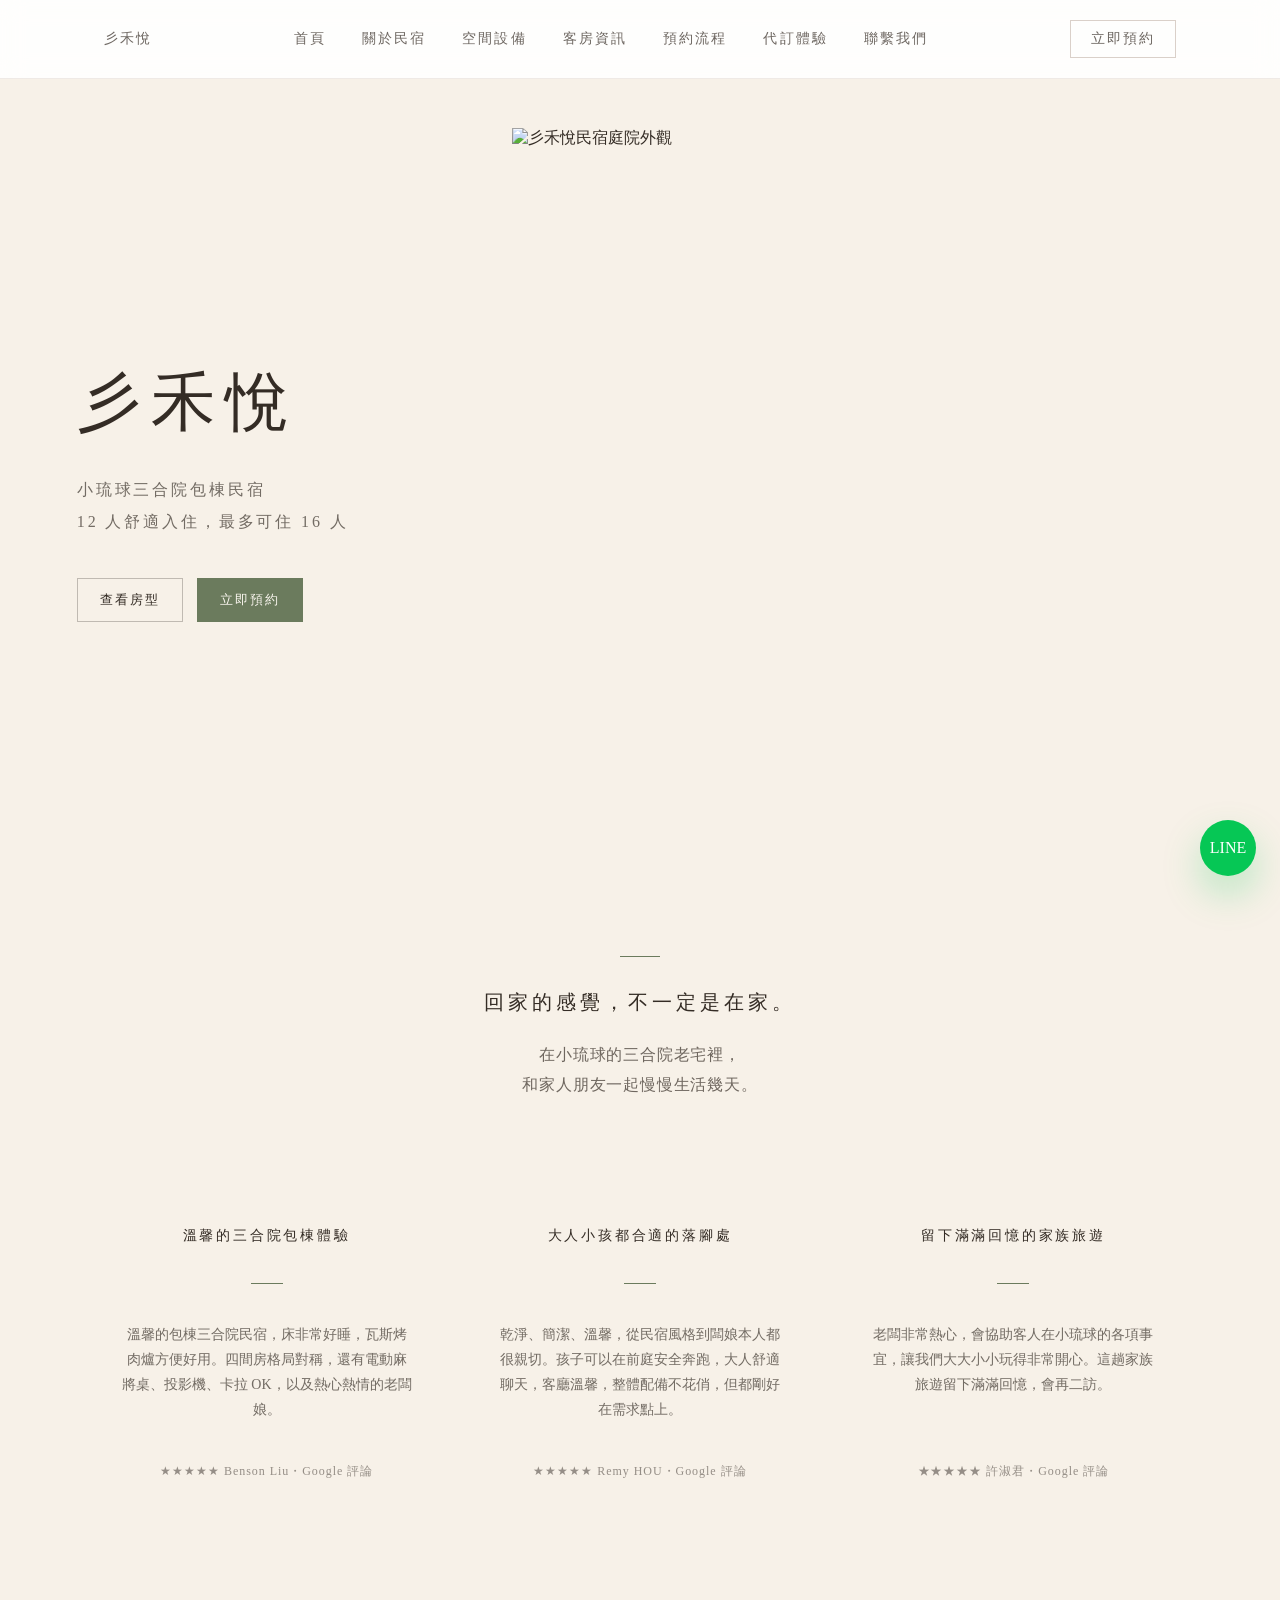
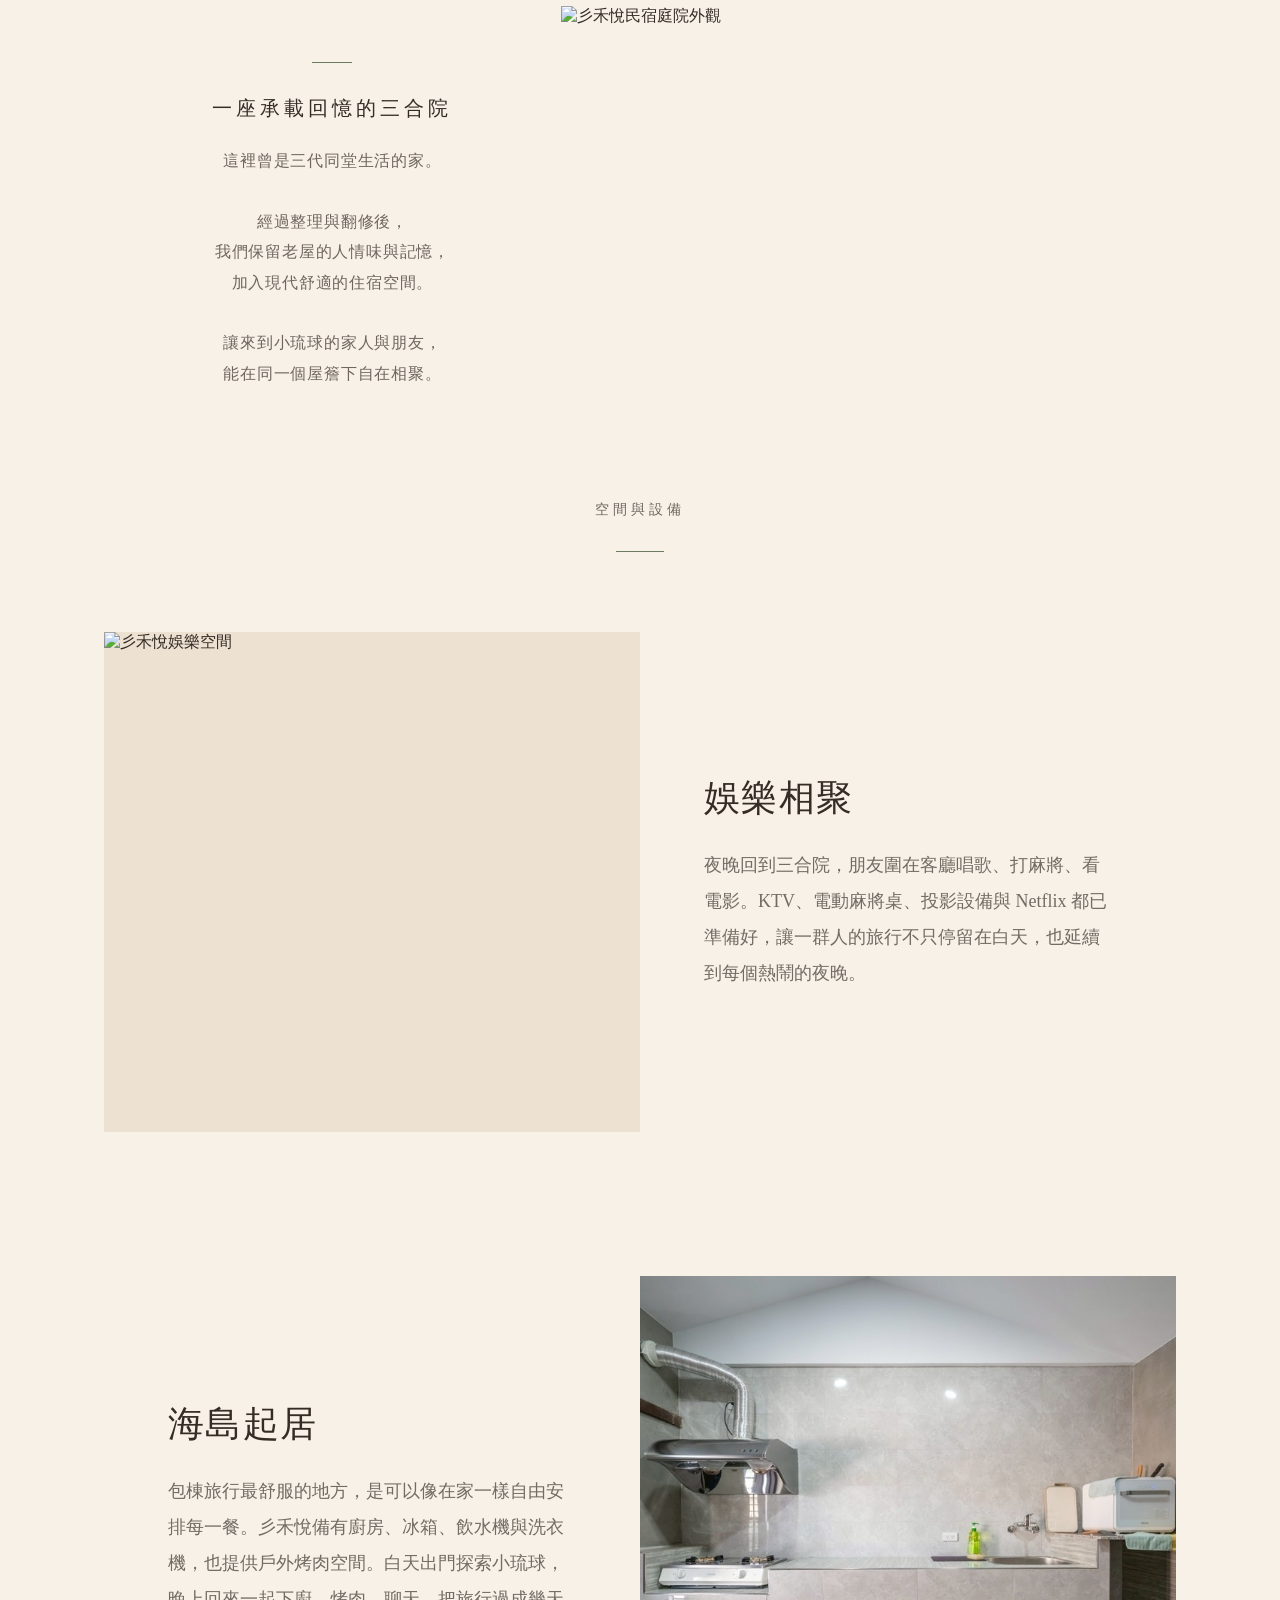
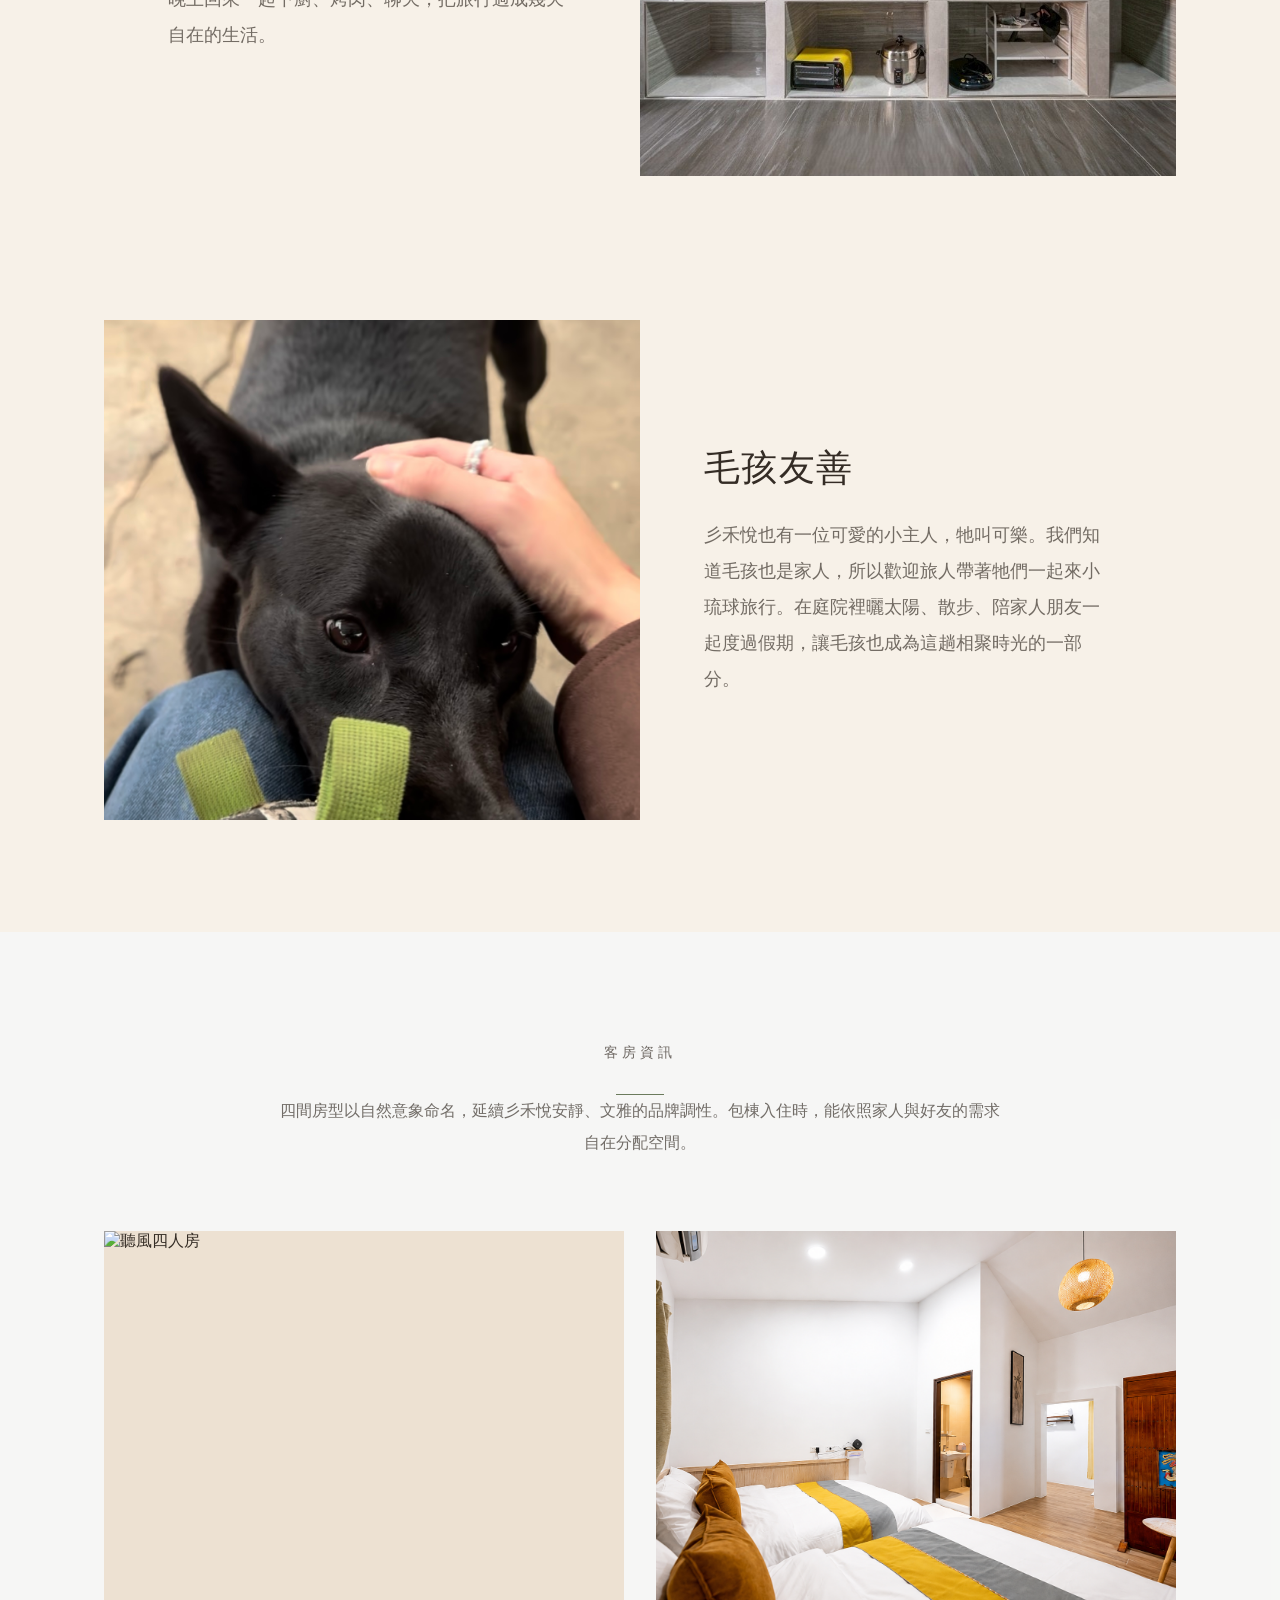
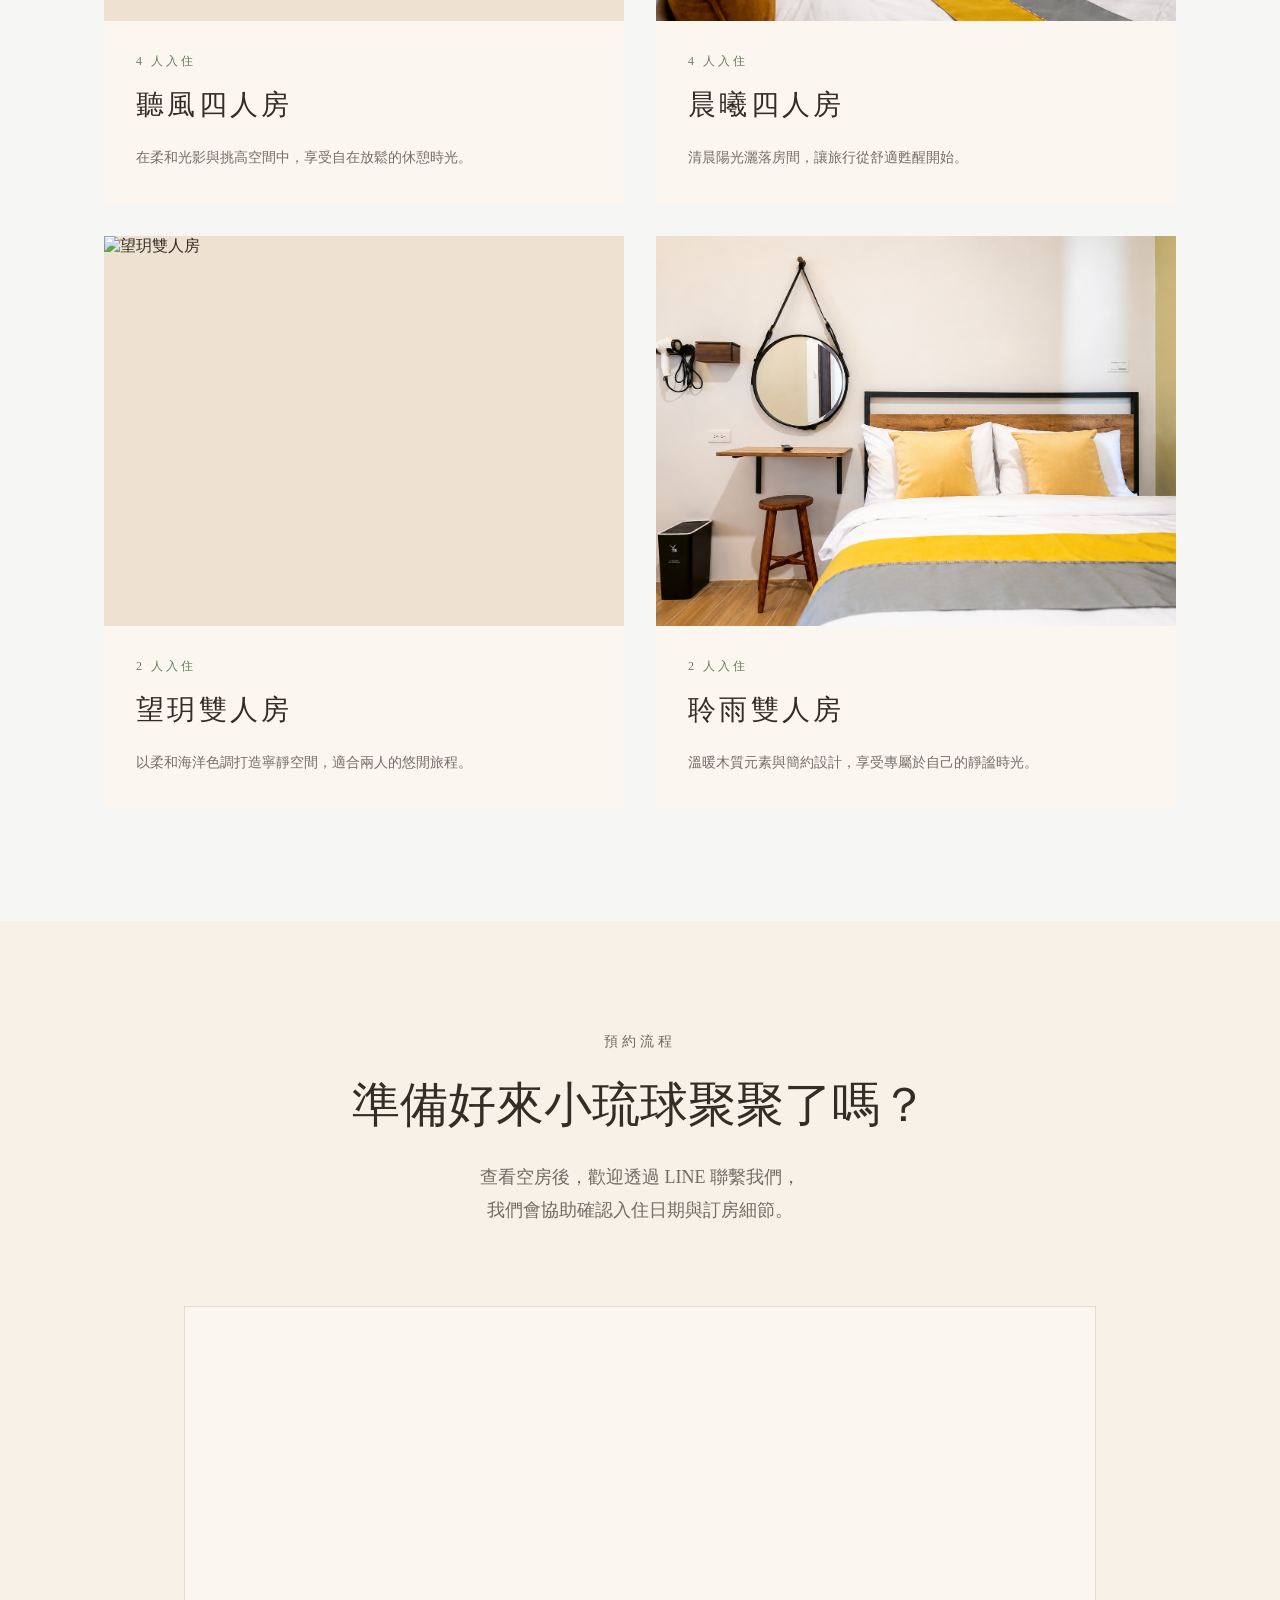
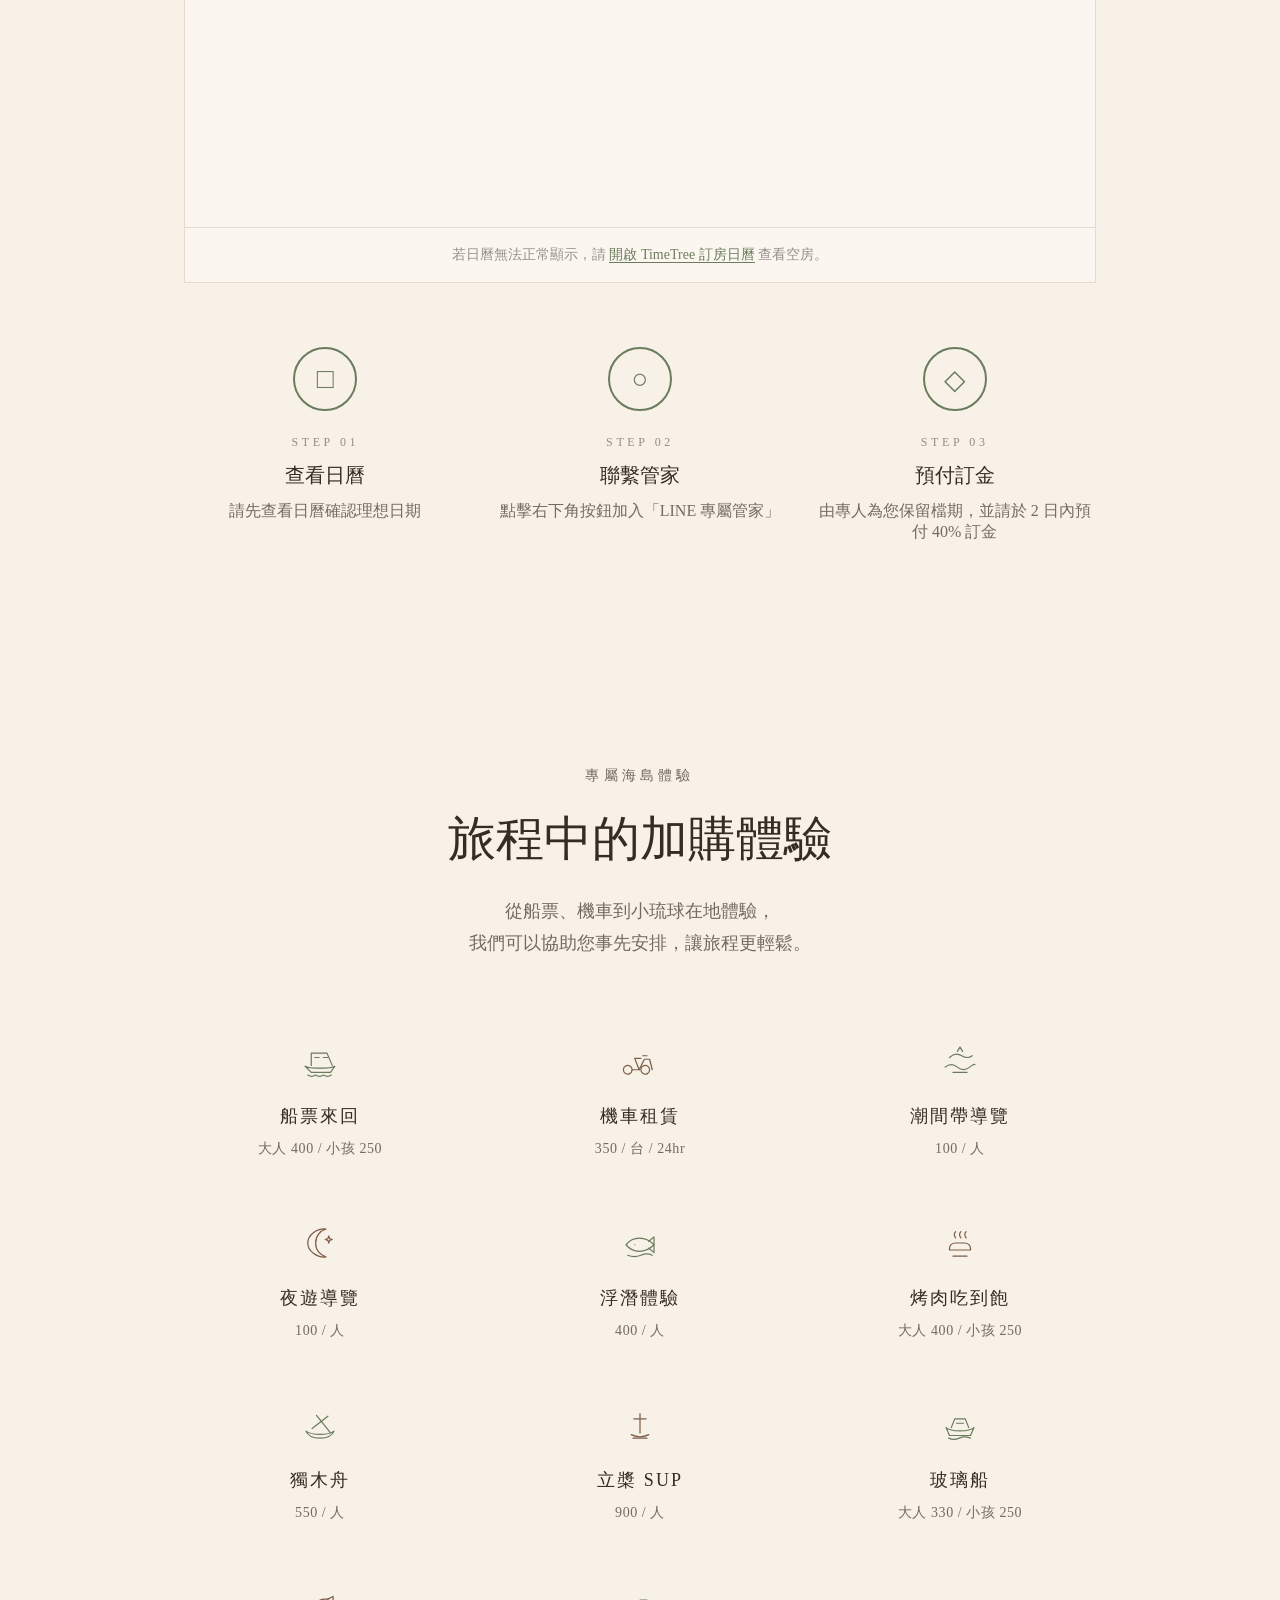
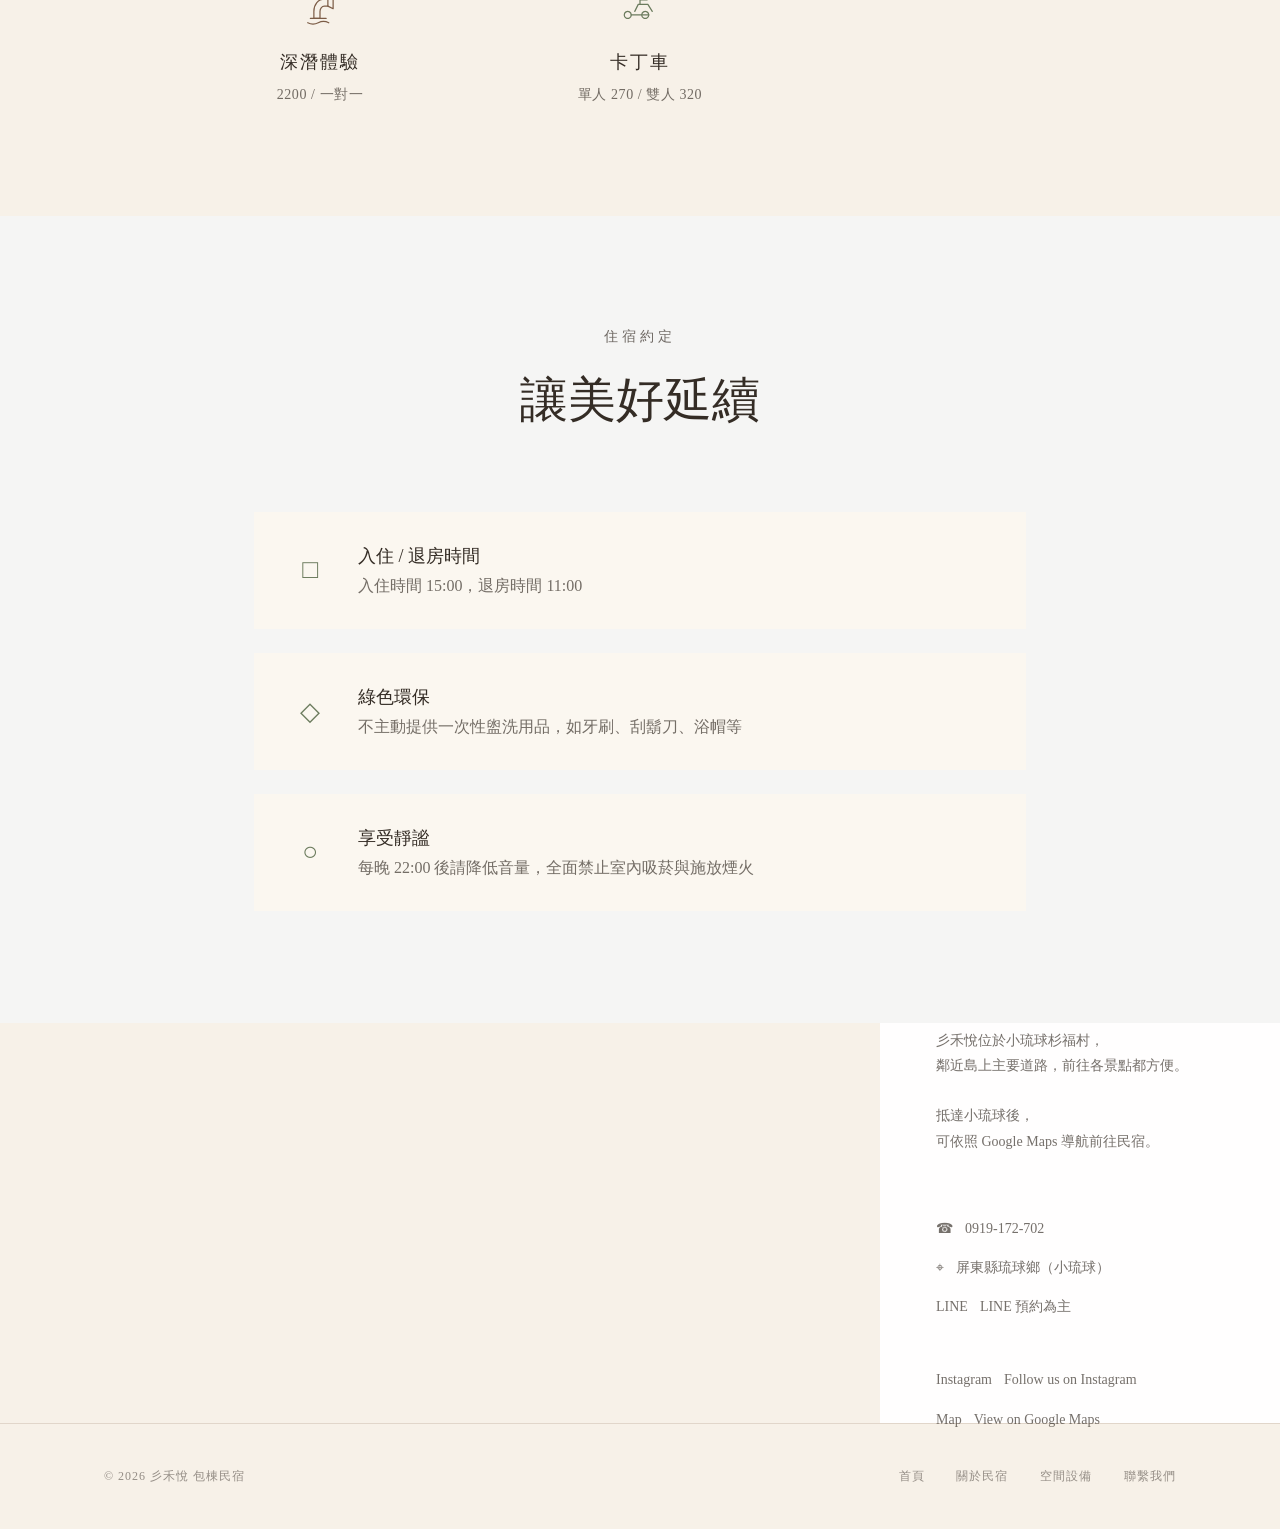
==== github-pages-upload/index.html @ 5f60e32f "Upload Sanheyue website project files" ====
<!doctype html>
<html lang="zh-Hant">
  <head>
    <meta charset="utf-8" />
    <meta name="viewport" content="width=device-width, initial-scale=1" />
    <title>彡禾悅 | 小琉球包棟民宿</title>
    <style>
      :root {
        --background: #f7f1e8;
        --foreground: #342c25;
        --muted: rgba(52, 44, 37, 0.68);
        --muted-soft: rgba(52, 44, 37, 0.5);
        --primary: #6b7b5d;
        --secondary: #fbf7f0;
        --border: rgba(124, 92, 70, 0.18);
        --placeholder: #ede1d2;
        --line: rgba(124, 92, 70, 0.18);
      }

      * {
        box-sizing: border-box;
      }

      html {
        scroll-behavior: smooth;
      }

      body {
        margin: 0;
        background: var(--background);
        color: var(--foreground);
        font-family: "Noto Serif TC", "Microsoft JhengHei", Georgia, serif;
      }

      a {
        color: inherit;
        text-decoration: none;
      }

      .nav {
        position: fixed;
        inset: 0 0 auto;
        z-index: 40;
        background: rgba(255, 255, 255, 0.88);
        backdrop-filter: blur(12px);
        border-bottom: 1px solid rgba(124, 92, 70, 0.12);
      }

      .nav-inner {
        max-width: 1120px;
        margin: 0 auto;
        padding: 20px 24px;
        display: flex;
        align-items: center;
        justify-content: space-between;
        gap: 32px;
      }

      .nav-brand {
        font-size: 20px;
        letter-spacing: 0.18em;
        color: var(--foreground);
      }

      .nav-links {
        display: flex;
        align-items: center;
        gap: 36px;
      }

      .nav a {
        font-size: 14px;
        letter-spacing: 0.15em;
        color: rgba(52, 44, 37, 0.72);
        transition: color 240ms ease;
      }

      .nav a:hover {
        color: var(--foreground);
      }

      .nav-cta {
        border: 1px solid rgba(124, 92, 70, 0.28);
        padding: 9px 20px;
        font-size: 12px;
        letter-spacing: 0.18em;
        transition:
          background 240ms ease,
          border-color 240ms ease,
          color 240ms ease;
      }

      .nav-cta:hover {
        border-color: var(--primary);
        background: var(--primary);
        color: #fff;
      }

      .hero {
        padding-top: 80px;
        background: var(--background);
      }

      .hero-title {
        min-height: calc(100vh - 80px);
        display: grid;
        grid-template-columns: 40% 60%;
        align-items: stretch;
        text-align: left;
        padding: 0;
        color: #342c25;
        background: #f7f1e8;
      }

      .hero-copy {
        display: flex;
        flex-direction: column;
        justify-content: center;
        padding: 72px clamp(32px, 6vw, 88px);
      }

      .hero-copy h1 {
        margin: 0 0 28px;
        font-size: clamp(40px, 5vw, 64px);
        font-weight: 400;
        letter-spacing: 0.16em;
      }

      .hero-title p,
      .hero-copy p {
        margin: 0;
        font-size: 16px;
        letter-spacing: 0.18em;
        color: rgba(52, 44, 37, 0.68);
      }

      .hero-subtitle {
        color: rgba(52, 44, 37, 0.68);
        font-size: 15px;
        line-height: 2;
        letter-spacing: 0.18em;
      }

      .hero-actions {
        display: flex;
        gap: 14px;
        margin-top: 40px;
      }

      .hero-actions a {
        border: 1px solid rgba(52, 44, 37, 0.28);
        padding: 12px 22px;
        color: #342c25;
        font-size: 13px;
        letter-spacing: 0.16em;
      }

      .hero-actions a.primary {
        border-color: #6b7b5d;
        background: #6b7b5d;
        color: #fbf7f0;
      }

      .hero-photo {
        min-height: calc(100vh - 80px);
        padding: 48px 56px 48px 0;
      }

      .hero-photo img {
        width: 100%;
        height: 100%;
        display: block;
        object-fit: cover;
      }

      .image-story {
        max-width: 1120px;
        margin: 0 auto;
        padding: 0 24px;
      }

      .image-story.reverse {
        display: flex;
        flex-direction: row-reverse;
      }

      .story-image {
        width: 100%;
      }

      .story-image img {
        width: 100%;
        height: auto;
        object-fit: contain;
        display: block;
      }

      .story-card {
        width: min(100%, 760px);
        margin: 0 auto;
        padding: 56px 24px 0;
        text-align: center;
        background: transparent;
        color: var(--foreground);
      }

      .image-story.reverse .story-card {
        margin-left: 0;
      }

      .story-card::before {
        content: "";
        display: block;
        width: 40px;
        height: 1px;
        margin: 0 auto 32px;
        background: var(--primary);
      }

      .story-card h2 {
        margin: 0 0 24px;
        font-size: 20px;
        font-weight: 400;
        letter-spacing: 0.2em;
      }

      .story-card p {
        margin: 0;
        color: rgba(52, 44, 37, 0.7);
        line-height: 1.9;
        letter-spacing: 0.05em;
      }

      section {
        background: var(--background);
      }

      .about {
        padding: 112px 0 0;
      }

      .container {
        max-width: 1120px;
        margin: 0 auto;
        padding: 0 24px;
      }

      .testimonials {
        display: grid;
        grid-template-columns: repeat(3, 1fr);
        gap: 48px;
        align-items: stretch;
      }

      .testimonial {
        text-align: center;
        padding: 0 16px;
        height: 100%;
        display: flex;
        flex-direction: column;
      }

      .testimonial h3,
      .section-label {
        font-size: 14px;
        font-weight: 400;
        letter-spacing: 0.2em;
      }

      .small-line {
        width: 32px;
        height: 1px;
        margin: 24px auto;
        background: var(--primary);
      }

      .testimonial p {
        color: var(--muted);
        font-size: 14px;
        line-height: 1.8;
      }

      .testimonial p:not(.source) {
        flex: 1;
      }

      .testimonial .source {
        margin-top: auto;
        padding-top: 24px;
        color: var(--muted-soft);
        font-size: 12px;
        letter-spacing: 0.08em;
      }

      .about .image-story {
        margin-top: 112px;
      }

      .amenities {
        padding: 112px 0;
      }

      .rooms {
        padding: 112px 24px;
        background: rgba(246, 249, 250, 0.75);
      }

      .rooms .container {
        max-width: 1120px;
      }

      .rooms .section-head {
        margin-bottom: 0;
        text-align: center;
      }

      .rooms .container > .section-head {
        display: flex;
        flex-direction: column;
        align-items: center;
      }

      .rooms .section-label {
        display: block;
        text-align: center;
      }

      .rooms .center-line {
        margin-left: auto;
        margin-right: auto;
      }

      .room-intro {
        max-width: 720px;
        margin: 32px auto 0;
        color: var(--muted);
        font-size: 16px;
        line-height: 2;
        text-align: center;
      }

      .room-grid {
        display: grid;
        grid-template-columns: repeat(2, 1fr);
        gap: 32px;
        margin-top: 72px;
      }

      .room-card {
        background: var(--secondary);
      }

      .room-photo {
        width: 100%;
        aspect-ratio: 4 / 3;
        overflow: hidden;
        background: var(--placeholder);
      }

      .room-photo img {
        width: 100%;
        height: 100%;
        display: block;
        object-fit: cover;
      }

      .room-body {
        padding: 32px;
      }

      .room-capacity {
        margin: 0 0 16px;
        color: var(--primary);
        font-size: 12px;
        letter-spacing: 0.25em;
      }

      .room-card h3 {
        margin: 0 0 20px;
        font-size: 28px;
        font-weight: 400;
        letter-spacing: 0.12em;
      }

      .room-card p:last-child {
        margin: 0;
        color: var(--muted);
        font-size: 14px;
        line-height: 2;
      }

      .section-head {
        text-align: center;
        margin-bottom: 80px;
      }

      .section-head h2,
      .section-head p {
        margin: 0;
      }

      .section-head .section-label {
        color: rgba(52, 44, 37, 0.7);
        letter-spacing: 0.3em;
      }

      .section-head .wide-title {
        margin-top: 22px;
        font-size: clamp(32px, 4vw, 48px);
        font-weight: 500;
      }

      .section-head .desc {
        margin: 24px auto 0;
        max-width: 680px;
        color: var(--muted);
        font-size: 18px;
        line-height: 1.8;
      }

      .center-line {
        width: 48px;
        height: 1px;
        margin: 32px auto 0;
        background: var(--primary);
      }

      .amenity-row {
        display: flex;
        align-items: center;
        margin-bottom: 144px;
      }

      .amenity-row:last-child {
        margin-bottom: 0;
      }

      .amenity-row.reverse {
        flex-direction: row-reverse;
      }

      .photo-placeholder {
        width: 50%;
        height: 500px;
        display: grid;
        place-items: center;
        background: var(--placeholder);
        color: rgba(52, 44, 37, 0.3);
        font-size: 14px;
        letter-spacing: 0.08em;
      }

      .amenity-photo {
        width: 50%;
        height: 500px;
        overflow: hidden;
        background: var(--placeholder);
      }

      .amenity-photo img {
        width: 100%;
        height: 100%;
        display: block;
        object-fit: cover;
      }

      .amenity-copy {
        width: 50%;
        padding: 0 64px;
      }

      .amenity-copy h3 {
        margin: 0 0 24px;
        font-size: clamp(28px, 3vw, 36px);
        font-weight: 400;
        letter-spacing: 0.04em;
      }

      .amenity-copy p {
        margin: 0;
        color: var(--muted);
        font-size: 18px;
        line-height: 2;
      }

      .booking,
      .experiences,
      .rules {
        padding: 112px 24px;
      }

      .booking .container,
      .experiences .container {
        max-width: 960px;
      }

      .calendar-box {
        min-height: 400px;
        margin-bottom: 64px;
        border: 1px solid var(--border);
        background: var(--secondary);
      }

      .calendar-box div {
        text-align: center;
        color: var(--muted-soft);
      }

      .calendar-box iframe {
        width: 100%;
        min-height: 520px;
        display: block;
        border: 0;
        background: var(--secondary);
      }

      .calendar-fallback {
        padding: 18px 24px;
        text-align: center;
        border-top: 1px solid var(--border);
        color: var(--muted);
        font-size: 14px;
      }

      .calendar-fallback a {
        color: var(--primary);
        border-bottom: 1px solid currentColor;
      }

      .steps {
        display: grid;
        grid-template-columns: repeat(3, 1fr);
        gap: 32px;
      }

      .step {
        text-align: center;
      }

      .icon-circle {
        width: 64px;
        height: 64px;
        margin: 0 auto 24px;
        display: grid;
        place-items: center;
        border: 2px solid var(--primary);
        color: var(--primary);
        border-radius: 999px;
        font-size: 28px;
      }

      .step-number {
        margin-bottom: 12px;
        color: var(--muted-soft);
        font-size: 12px;
        letter-spacing: 0.3em;
      }

      .step h3 {
        margin: 0 0 12px;
        font-size: 20px;
        font-weight: 500;
      }

      .step p {
        margin: 0;
        color: var(--muted);
      }

      .experience-grid {
        display: grid;
        grid-template-columns: repeat(3, 1fr);
        gap: 64px 48px;
      }

      .experience-card {
        display: flex;
        flex-direction: column;
        align-items: center;
        text-align: center;
      }

      .experience-card:hover {
        transform: translateY(-3px);
      }

      .experience-card .exp-icon {
        width: 42px;
        height: 42px;
        margin-bottom: 22px;
        color: #6b7b5d;
        transition: color 240ms ease;
      }

      .experience-card:nth-child(even) .exp-icon {
        color: #7c5c46;
      }

      .experience-card:hover .exp-icon {
        color: #7c5c46;
      }

      .experience-card svg {
        width: 100%;
        height: 100%;
        fill: none;
        stroke: currentColor;
        stroke-width: 1.4;
        stroke-linecap: round;
        stroke-linejoin: round;
      }

      .experience-card h3 {
        margin: 0 0 12px;
        color: var(--foreground);
        font-size: 18px;
        font-weight: 400;
        letter-spacing: 0.12em;
      }

      .experience-card p {
        margin: 0;
        color: var(--muted);
        font-size: 14px;
        letter-spacing: 0.04em;
      }

      @media (max-width: 1024px) {
        .experience-grid {
          grid-template-columns: repeat(2, 1fr);
        }
      }

      .rules {
        background: rgba(244, 247, 248, 0.75);
      }

      .rules .container {
        max-width: 820px;
      }

      .rule-list {
        display: grid;
        gap: 24px;
      }

      .rule-card {
        display: flex;
        gap: 24px;
        padding: 32px;
        background: var(--secondary);
      }

      .rule-icon {
        width: 48px;
        flex: 0 0 48px;
        display: grid;
        place-items: center;
        color: var(--primary);
        font-size: 26px;
      }

      .rule-card h3 {
        margin: 0 0 8px;
        font-size: 18px;
        font-weight: 500;
      }

      .rule-card p {
        margin: 0;
        color: var(--muted);
      }

      .map-section {
        position: relative;
        height: 400px;
      }

      .map-section iframe {
        width: 100%;
        height: 100%;
        border: 0;
      }

      .contact-panel {
        position: absolute;
        inset: 0 0 0 auto;
        width: 400px;
        padding: 56px;
        display: flex;
        flex-direction: column;
        justify-content: center;
        background: rgba(255, 255, 255, 0.95);
      }

      .contact-panel p,
      .contact-panel span,
      .contact-panel a {
        color: var(--muted);
        font-size: 14px;
        line-height: 1.8;
      }

      .contact-row,
      .social-link {
        display: flex;
        align-items: center;
        gap: 12px;
      }

      .contact-list,
      .social-list {
        display: grid;
        gap: 14px;
      }

      .social-link {
        width: fit-content;
        transition:
          color 260ms ease,
          transform 260ms ease;
      }

      .social-link:hover {
        transform: translateX(4px);
      }

      .social-link.ig:hover,
      .social-link.ig:hover span {
        color: #c13584;
      }

      .social-link.gmap:hover,
      .social-link.gmap:hover span {
        color: #2e7d32;
      }

      .footer-bottom {
        border-top: 1px solid var(--border);
        padding: 32px 24px;
      }

      .footer-bottom .container {
        display: flex;
        justify-content: space-between;
        align-items: center;
        gap: 18px;
        color: var(--muted-soft);
        font-size: 12px;
        letter-spacing: 0.08em;
      }

      .footer-bottom nav {
        display: flex;
        gap: 32px;
      }

      .line-button {
        position: fixed;
        right: 24px;
        bottom: 24px;
        z-index: 50;
        width: 56px;
        height: 56px;
        display: grid;
        place-items: center;
        border-radius: 999px;
        background: #06c755;
        color: #fff;
        box-shadow: 0 18px 38px rgba(6, 199, 85, 0.25);
        transition:
          transform 240ms ease,
          box-shadow 240ms ease;
      }

      .line-button:hover {
        transform: scale(1.06);
        box-shadow: 0 22px 44px rgba(6, 199, 85, 0.35);
      }

      @media (max-width: 860px) {
        .nav-inner {
          gap: 18px;
          overflow-x: auto;
        }

        .nav-brand,
        .nav-cta {
          display: none;
        }

        .nav-links {
          gap: 28px;
        }

        .hero-title {
          min-height: auto;
          grid-template-columns: 1fr;
        }

        .hero-copy {
          padding: 56px 28px 36px;
        }

        .hero-copy h1 {
          font-size: 42px;
        }

        .hero-actions {
          flex-wrap: wrap;
        }

        .hero-photo {
          min-height: auto;
          padding: 0 28px 48px;
        }

        .hero-photo img {
          aspect-ratio: 4 / 5;
          height: auto;
        }

        .story-card,
        .photo-placeholder,
        .amenity-photo,
        .amenity-copy {
          width: 100%;
        }

        .image-story,
        .image-story.reverse,
        .amenity-row,
        .amenity-row.reverse {
          display: block;
        }

        .story-card {
          padding: 40px 0 0;
        }

        .testimonials,
        .steps,
        .experience-grid,
        .room-grid {
          grid-template-columns: 1fr;
        }

        .amenity-row {
          margin-bottom: 96px;
        }

        .photo-placeholder,
        .amenity-photo {
          height: 360px;
        }

        .amenity-copy {
          padding: 40px 6px 0;
        }

        .booking,
        .experiences,
        .rules,
        .rooms,
        .amenities {
          padding-top: 88px;
          padding-bottom: 88px;
        }

        .map-section {
          height: 620px;
        }

        .contact-panel {
          top: auto;
          width: 100%;
          min-height: 360px;
          padding: 36px 28px;
        }

        .footer-bottom .container,
        .footer-bottom nav {
          flex-direction: column;
        }
      }
    </style>
  </head>
  <body>
    <header class="nav">
      <nav class="nav-inner" aria-label="主導覽">
        <a class="nav-brand" href="#home">彡禾悅</a>
        <div class="nav-links">
          <a href="#home">首頁</a>
          <a href="#about">關於民宿</a>
          <a href="#amenities">空間設備</a>
          <a href="#rooms">客房資訊</a>
          <a href="#booking">預約流程</a>
          <a href="#experiences">代訂體驗</a>
          <a href="#contact">聯繫我們</a>
        </div>
        <a class="nav-cta" href="#booking">立即預約</a>
      </nav>
    </header>

    <main>
      <section id="home" class="hero">
        <div class="hero-title">
          <div class="hero-copy">
            <h1>彡禾悅</h1>
            <p class="hero-subtitle">小琉球三合院包棟民宿<br />12 人舒適入住，最多可住 16 人</p>
            <div class="hero-actions">
              <a href="#rooms">查看房型</a>
              <a href="#booking" class="primary">立即預約</a>
            </div>
          </div>
          <div class="hero-photo">
            <img src="public/images/sanheyue-exterior-front.jpeg" alt="彡禾悅民宿庭院外觀" />
          </div>
        </div>

        <div class="image-story">
          <div class="story-card">
            <h2>回家的感覺，不一定是在家。</h2>
            <p>
              在小琉球的三合院老宅裡，<br />
              和家人朋友一起慢慢生活幾天。
            </p>
          </div>
        </div>
      </section>

      <section id="about" class="about">
        <div class="container testimonials">
          <article class="testimonial">
            <h3>溫馨的三合院包棟體驗</h3>
            <div class="small-line"></div>
            <p>溫馨的包棟三合院民宿，床非常好睡，瓦斯烤肉爐方便好用。四間房格局對稱，還有電動麻將桌、投影機、卡拉 OK，以及熱心熱情的老闆娘。</p>
            <p class="source">★★★★★ Benson Liu・Google 評論</p>
          </article>
          <article class="testimonial">
            <h3>大人小孩都合適的落腳處</h3>
            <div class="small-line"></div>
            <p>乾淨、簡潔、溫馨，從民宿風格到闆娘本人都很親切。孩子可以在前庭安全奔跑，大人舒適聊天，客廳溫馨，整體配備不花俏，但都剛好在需求點上。</p>
            <p class="source">★★★★★ Remy HOU・Google 評論</p>
          </article>
          <article class="testimonial">
            <h3>留下滿滿回憶的家族旅遊</h3>
            <div class="small-line"></div>
            <p>老闆非常熱心，會協助客人在小琉球的各項事宜，讓我們大大小小玩得非常開心。這趟家族旅遊留下滿滿回憶，會再二訪。</p>
            <p class="source">★★★★★ 許淑君・Google 評論</p>
          </article>
        </div>

        <div class="image-story reverse">
          <div class="story-image">
            <img src="public/images/sanheyue-exterior-front.jpeg" alt="彡禾悅民宿庭院外觀" />
          </div>
          <div class="story-card">
            <h2>一座承載回憶的三合院</h2>
            <p>
              這裡曾是三代同堂生活的家。<br />
              <br />
              經過整理與翻修後，<br />
              我們保留老屋的人情味與記憶，<br />
              加入現代舒適的住宿空間。<br />
              <br />
              讓來到小琉球的家人與朋友，<br />
              能在同一個屋簷下自在相聚。
            </p>
          </div>
        </div>
      </section>

      <section id="amenities" class="amenities">
        <div class="container">
          <div class="section-head">
            <h2 class="section-label">空間與設備</h2>
            <div class="center-line"></div>
          </div>

          <article class="amenity-row">
            <div class="amenity-photo">
              <img src="public/images/amenities/entertainment.jpg" alt="彡禾悅娛樂空間" />
            </div>
            <div class="amenity-copy">
              <h3>娛樂相聚</h3>
              <p>夜晚回到三合院，朋友圍在客廳唱歌、打麻將、看電影。KTV、電動麻將桌、投影設備與 Netflix 都已準備好，讓一群人的旅行不只停留在白天，也延續到每個熱鬧的夜晚。</p>
            </div>
          </article>

          <article class="amenity-row reverse">
            <div class="amenity-photo">
              <img src="public/images/amenities/island-living.jpg" alt="彡禾悅海島起居空間" />
            </div>
            <div class="amenity-copy">
              <h3>海島起居</h3>
              <p>包棟旅行最舒服的地方，是可以像在家一樣自由安排每一餐。彡禾悅備有廚房、冰箱、飲水機與洗衣機，也提供戶外烤肉空間。白天出門探索小琉球，晚上回來一起下廚、烤肉、聊天，把旅行過成幾天自在的生活。</p>
            </div>
          </article>

          <article class="amenity-row">
            <div class="amenity-photo">
              <img src="public/images/amenities/cola.jpg" alt="彡禾悅毛孩友善小狗可樂" />
            </div>
            <div class="amenity-copy">
              <h3>毛孩友善</h3>
              <p>彡禾悅也有一位可愛的小主人，牠叫可樂。我們知道毛孩也是家人，所以歡迎旅人帶著牠們一起來小琉球旅行。在庭院裡曬太陽、散步、陪家人朋友一起度過假期，讓毛孩也成為這趟相聚時光的一部分。</p>
            </div>
          </article>
        </div>
      </section>

      <section id="rooms" class="rooms">
        <div class="container">
          <div class="section-head">
            <h2 class="section-label">客房資訊</h2>
            <div class="center-line"></div>
            <p class="room-intro">
              四間房型以自然意象命名，延續彡禾悅安靜、文雅的品牌調性。包棟入住時，能依照家人與好友的需求自在分配空間。
            </p>
          </div>

          <div class="room-grid">
            <article class="room-card">
              <div class="room-photo">
                <img src="public/images/rooms/tingfeng.jpg" alt="聽風四人房" />
              </div>
              <div class="room-body">
                <p class="room-capacity">4 人入住</p>
                <h3>聽風四人房</h3>
                <p>在柔和光影與挑高空間中，享受自在放鬆的休憩時光。</p>
              </div>
            </article>
            <article class="room-card">
              <div class="room-photo">
                <img src="public/images/rooms/chenxi.jpg" alt="晨曦四人房" />
              </div>
              <div class="room-body">
                <p class="room-capacity">4 人入住</p>
                <h3>晨曦四人房</h3>
                <p>清晨陽光灑落房間，讓旅行從舒適甦醒開始。</p>
              </div>
            </article>
            <article class="room-card">
              <div class="room-photo">
                <img src="public/images/rooms/wangyue.jpg" alt="望玥雙人房" />
              </div>
              <div class="room-body">
                <p class="room-capacity">2 人入住</p>
                <h3>望玥雙人房</h3>
                <p>以柔和海洋色調打造寧靜空間，適合兩人的悠閒旅程。</p>
              </div>
            </article>
            <article class="room-card">
              <div class="room-photo">
                <img src="public/images/rooms/lingyu.jpg" alt="聆雨雙人房" />
              </div>
              <div class="room-body">
                <p class="room-capacity">2 人入住</p>
                <h3>聆雨雙人房</h3>
                <p>溫暖木質元素與簡約設計，享受專屬於自己的靜謐時光。</p>
              </div>
            </article>
          </div>
        </div>
      </section>

      <section id="booking" class="booking">
        <div class="container">
          <div class="section-head">
            <p class="section-label">預約流程</p>
            <h2 class="wide-title">準備好來小琉球聚聚了嗎？</h2>
            <p class="desc">查看空房後，歡迎透過 LINE 聯繫我們，<br />我們會協助確認入住日期與訂房細節。</p>
          </div>

          <div class="calendar-box">
            <iframe
              src="https://timetreeapp.com/calendars/aoJ6iE6uVPUh"
              title="彡禾悅訂房日曆"
              loading="lazy"
            ></iframe>
            <div class="calendar-fallback">
              若日曆無法正常顯示，請
              <a href="https://timetreeapp.com/calendars/aoJ6iE6uVPUh" target="_blank" rel="noopener noreferrer">開啟 TimeTree 訂房日曆</a>
              查看空房。
            </div>
          </div>

          <div class="steps">
            <article class="step">
              <div class="icon-circle">□</div>
              <div class="step-number">STEP 01</div>
              <h3>查看日曆</h3>
              <p>請先查看日曆確認理想日期</p>
            </article>
            <article class="step">
              <div class="icon-circle">○</div>
              <div class="step-number">STEP 02</div>
              <h3>聯繫管家</h3>
              <p>點擊右下角按鈕加入「LINE 專屬管家」</p>
            </article>
            <article class="step">
              <div class="icon-circle">◇</div>
              <div class="step-number">STEP 03</div>
              <h3>預付訂金</h3>
              <p>由專人為您保留檔期，並請於 2 日內預付 40% 訂金</p>
            </article>
          </div>
        </div>
      </section>

      <section id="experiences" class="experiences">
        <div class="container">
          <div class="section-head">
            <p class="section-label">專屬海島體驗</p>
            <h2 class="wide-title">旅程中的加購體驗</h2>
            <p class="desc">從船票、機車到小琉球在地體驗，<br />我們可以協助您事先安排，讓旅程更輕鬆。</p>
          </div>

          <div class="experience-grid">
            <article class="experience-card">
              <span class="exp-icon">
                <svg viewBox="0 0 48 48" aria-hidden="true"><path d="M7 30c5 3 29 3 34 0l-5 7H14l-7-7Z" /><path d="M14 29V15h18l6 14" /><path d="M18 20h5M28 20h5" /><path d="M10 40c3 2 6 2 9 0 3 2 6 2 9 0 3 2 6 2 9 0" /></svg>
              </span>
              <h3>船票來回</h3>
              <p>大人 400 / 小孩 250</p>
            </article>
            <article class="experience-card">
              <span class="exp-icon">
                <svg viewBox="0 0 48 48" aria-hidden="true"><path d="M15 34a5 5 0 1 0 0 .1M35 34a5 5 0 1 0 0 .1" /><path d="M15 34h8l6-12h6l3 12" /><path d="M23 34l-5-13h7" /><path d="M27 18h5" /></svg>
              </span>
              <h3>機車租賃</h3>
              <p>350 / 台 / 24hr</p>
            </article>
            <article class="experience-card">
              <span class="exp-icon">
                <svg viewBox="0 0 48 48" aria-hidden="true"><path d="M7 31c5-4 9-4 14 0s9 4 14 0 6-3 6-3" /><path d="M12 20c4-4 9-5 14-2s8 3 12 0" /><path d="M16 37h16" /><path d="M21 13l3-5 3 5" /></svg>
              </span>
              <h3>潮間帶導覽</h3>
              <p>100 / 人</p>
            </article>
            <article class="experience-card">
              <span class="exp-icon">
                <svg viewBox="0 0 48 48" aria-hidden="true"><path d="M31 8c-7 2-12 8-12 16s5 14 12 16c-11 1-21-7-21-16S20 7 31 8Z" /><path d="M34 16l1 3 3 1-3 1-1 3-1-3-3-1 3-1 1-3Z" /></svg>
              </span>
              <h3>夜遊導覽</h3>
              <p>100 / 人</p>
            </article>
            <article class="experience-card">
              <span class="exp-icon">
                <svg viewBox="0 0 48 48" aria-hidden="true"><path d="M8 26c8-10 22-10 32 0-10 10-24 10-32 0Z" /><path d="M34 22l6-5v18l-6-5" /><path d="M18 26h.1" /><path d="M10 38c5 2 10 2 15 0s9-2 13 0" /></svg>
              </span>
              <h3>浮潛體驗</h3>
              <p>400 / 人</p>
            </article>
            <article class="experience-card">
              <span class="exp-icon">
                <svg viewBox="0 0 48 48" aria-hidden="true"><path d="M16 39h16" /><path d="M18 24h12c3 0 6 3 6 6v2H12v-2c0-3 3-6 6-6Z" /><path d="M19 18c-2-2-2-5 0-7M25 18c-2-2-2-5 0-7M31 18c-2-2-2-5 0-7" /></svg>
              </span>
              <h3>烤肉吃到飽</h3>
              <p>大人 400 / 小孩 250</p>
            </article>
            <article class="experience-card">
              <span class="exp-icon">
                <svg viewBox="0 0 48 48" aria-hidden="true"><path d="M8 31c7 5 25 5 32 0-2 5-7 8-16 8S10 36 8 31Z" /><path d="M15 28l18-14" /><path d="M20 13l16 20" /></svg>
              </span>
              <h3>獨木舟</h3>
              <p>550 / 人</p>
            </article>
            <article class="experience-card">
              <span class="exp-icon">
                <svg viewBox="0 0 48 48" aria-hidden="true"><path d="M14 35c6 3 14 3 20 0" /><path d="M24 11v22" /><path d="M17 17h14" /><path d="M16 39h16" /></svg>
              </span>
              <h3>立槳 SUP</h3>
              <p>900 / 人</p>
            </article>
            <article class="experience-card">
              <span class="exp-icon">
                <svg viewBox="0 0 48 48" aria-hidden="true"><path d="M8 27c5 5 27 5 32 0l-4 9H12l-4-9Z" /><path d="M14 27l4-10h12l4 10" /><path d="M20 22h8" /><path d="M11 39c4 2 8 2 12 0s8-2 13 0" /></svg>
              </span>
              <h3>玻璃船</h3>
              <p>大人 330 / 小孩 250</p>
            </article>
            <article class="experience-card">
              <span class="exp-icon">
                <svg viewBox="0 0 48 48" aria-hidden="true"><path d="M17 29c0-8 5-14 12-14h4v8h-4c-3 0-5 3-5 6v8h-7v-8Z" /><path d="M33 15l6-3v14l-6-3" /><path d="M13 37h18" /><path d="M10 42c4 2 8 2 12 0s8-2 12 0" /></svg>
              </span>
              <h3>深潛體驗</h3>
              <p>2200 / 一對一</p>
            </article>
            <article class="experience-card">
              <span class="exp-icon">
                <svg viewBox="0 0 48 48" aria-hidden="true"><path d="M14 33a4 4 0 1 0 0 .1M34 33a4 4 0 1 0 0 .1" /><path d="M14 33h20" /><path d="M18 29l4-8h11l5 8" /><path d="M24 21v-5h8" /></svg>
              </span>
              <h3>卡丁車</h3>
              <p>單人 270 / 雙人 320</p>
            </article>
          </div>
        </div>
      </section>

      <section id="rules" class="rules">
        <div class="container">
          <div class="section-head">
            <p class="section-label">住宿約定</p>
            <h2 class="wide-title">讓美好延續</h2>
          </div>

          <div class="rule-list">
            <article class="rule-card">
              <div class="rule-icon">□</div>
              <div><h3>入住 / 退房時間</h3><p>入住時間 15:00，退房時間 11:00</p></div>
            </article>
            <article class="rule-card">
              <div class="rule-icon">◇</div>
              <div><h3>綠色環保</h3><p>不主動提供一次性盥洗用品，如牙刷、刮鬍刀、浴帽等</p></div>
            </article>
            <article class="rule-card">
              <div class="rule-icon">○</div>
              <div><h3>享受靜謐</h3><p>每晚 22:00 後請降低音量，全面禁止室內吸菸與施放煙火</p></div>
            </article>
          </div>
        </div>
      </section>

      <footer id="contact">
        <div class="map-section">
          <iframe
            src="https://www.google.com/maps?q=%E5%BD%A1%E7%A6%BE%E6%82%85%E5%8C%85%E6%A3%9F%E6%B0%91%E5%AE%BF%EF%BD%9C%E5%B0%8F%E7%90%89%E7%90%83%20Shan%20He%20Yue%20Inn&z=17&output=embed"
            title="彡禾悅位置"
            loading="lazy"
            referrerpolicy="no-referrer-when-downgrade"
            allowfullscreen
          ></iframe>

          <div class="contact-panel">
            <p>
              彡禾悅位於小琉球杉福村，<br />
              鄰近島上主要道路，前往各景點都方便。<br />
              <br />
              抵達小琉球後，<br />
              可依照 Google Maps 導航前往民宿。
            </p>
            <div class="divider small-line" style="margin-left: 0;"></div>
            <div class="contact-list">
              <div class="contact-row"><span>☎</span><a href="tel:0919172702">0919-172-702</a></div>
              <div class="contact-row"><span>⌖</span><span>屏東縣琉球鄉（小琉球）</span></div>
              <div class="contact-row"><span>LINE</span><span>LINE 預約為主</span></div>
            </div>
            <div class="divider small-line" style="margin-left: 0;"></div>
            <div class="social-list">
              <a class="social-link ig" href="https://www.instagram.com/shanheyue.inn/" target="_blank" rel="noopener noreferrer"><span>Instagram</span><span>Follow us on Instagram</span></a>
              <a class="social-link gmap" href="https://maps.app.goo.gl/tagLzZu646FLm7pb6" target="_blank" rel="noopener noreferrer"><span>Map</span><span>View on Google Maps</span></a>
            </div>
          </div>
        </div>

        <div class="footer-bottom">
          <div class="container">
            <p>&copy; 2026 彡禾悅 包棟民宿</p>
            <nav>
              <a href="#home">首頁</a>
              <a href="#about">關於民宿</a>
              <a href="#amenities">空間設備</a>
              <a href="#contact">聯繫我們</a>
            </nav>
          </div>
        </div>
      </footer>
    </main>

    <a class="line-button" href="https://line.me/R/ti/p/@477rnchd" target="_blank" rel="noopener noreferrer" aria-label="LINE 預約">LINE</a>
  </body>
</html>
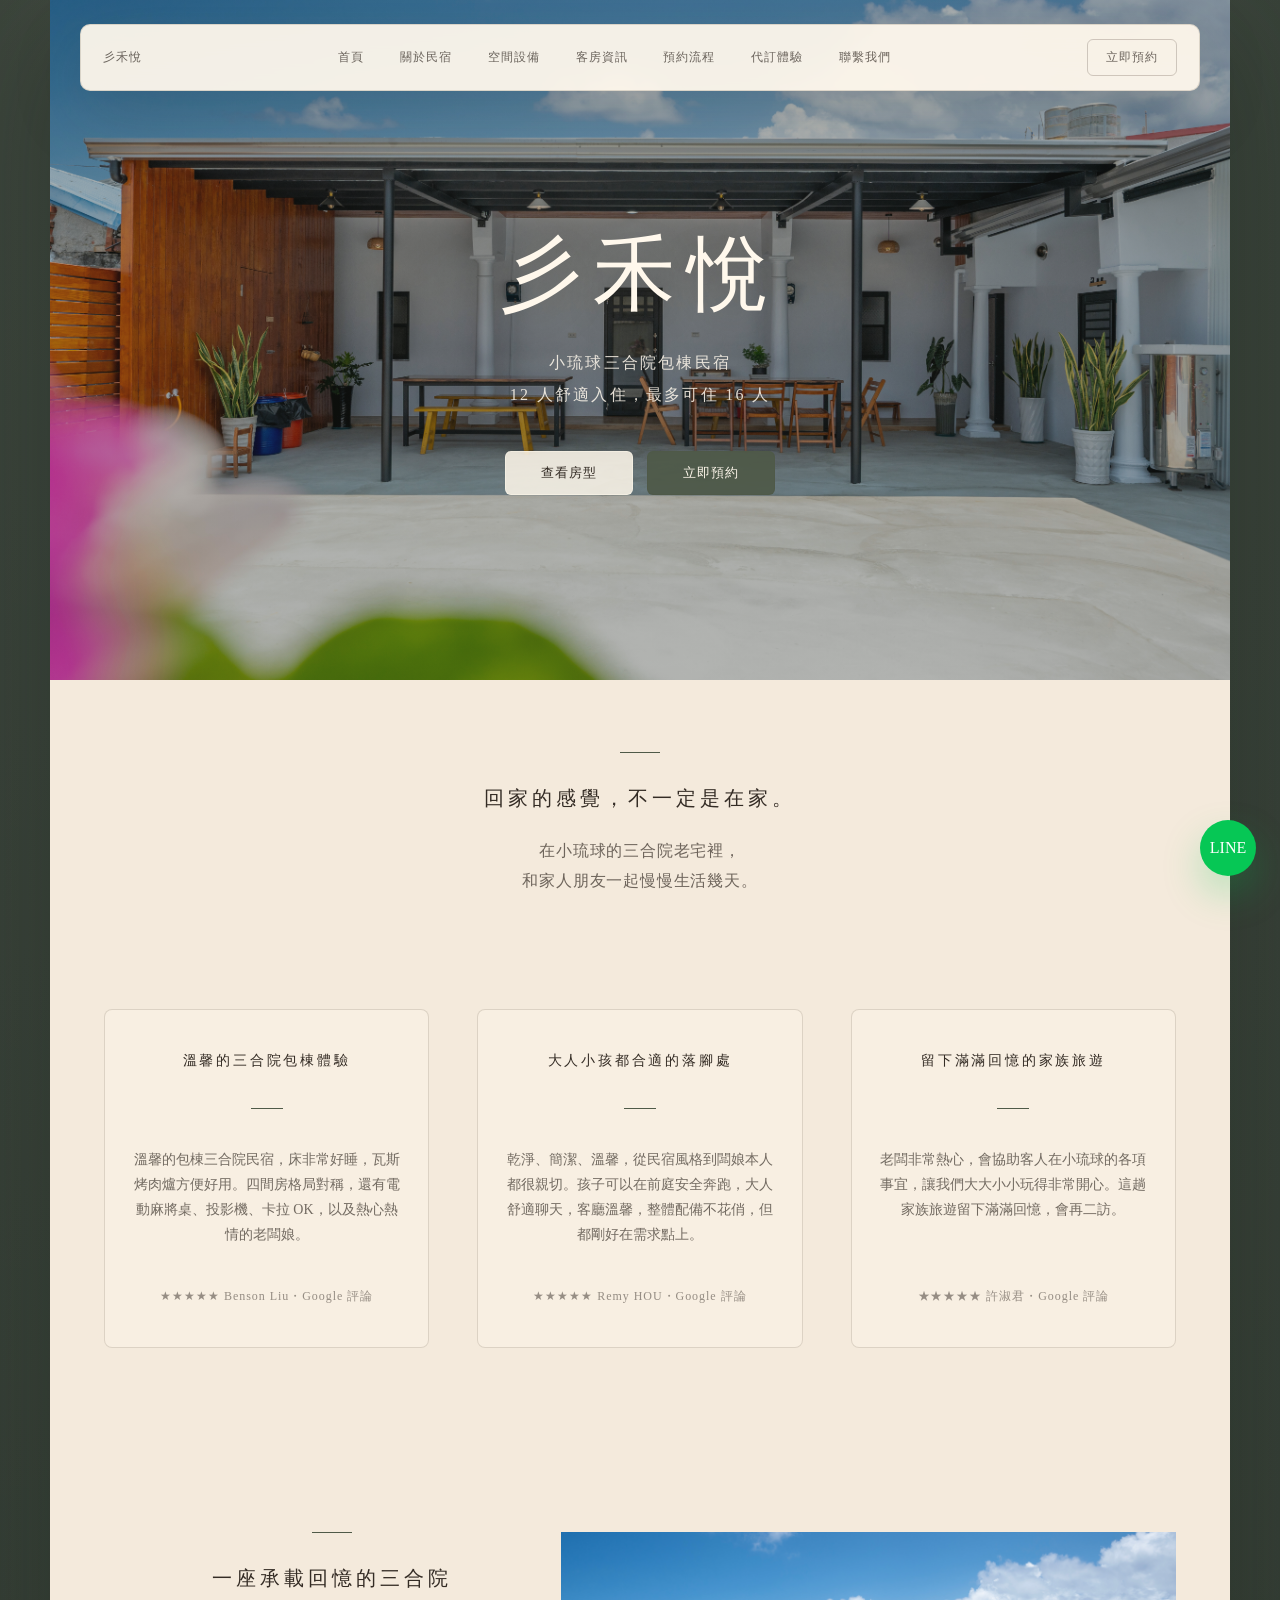
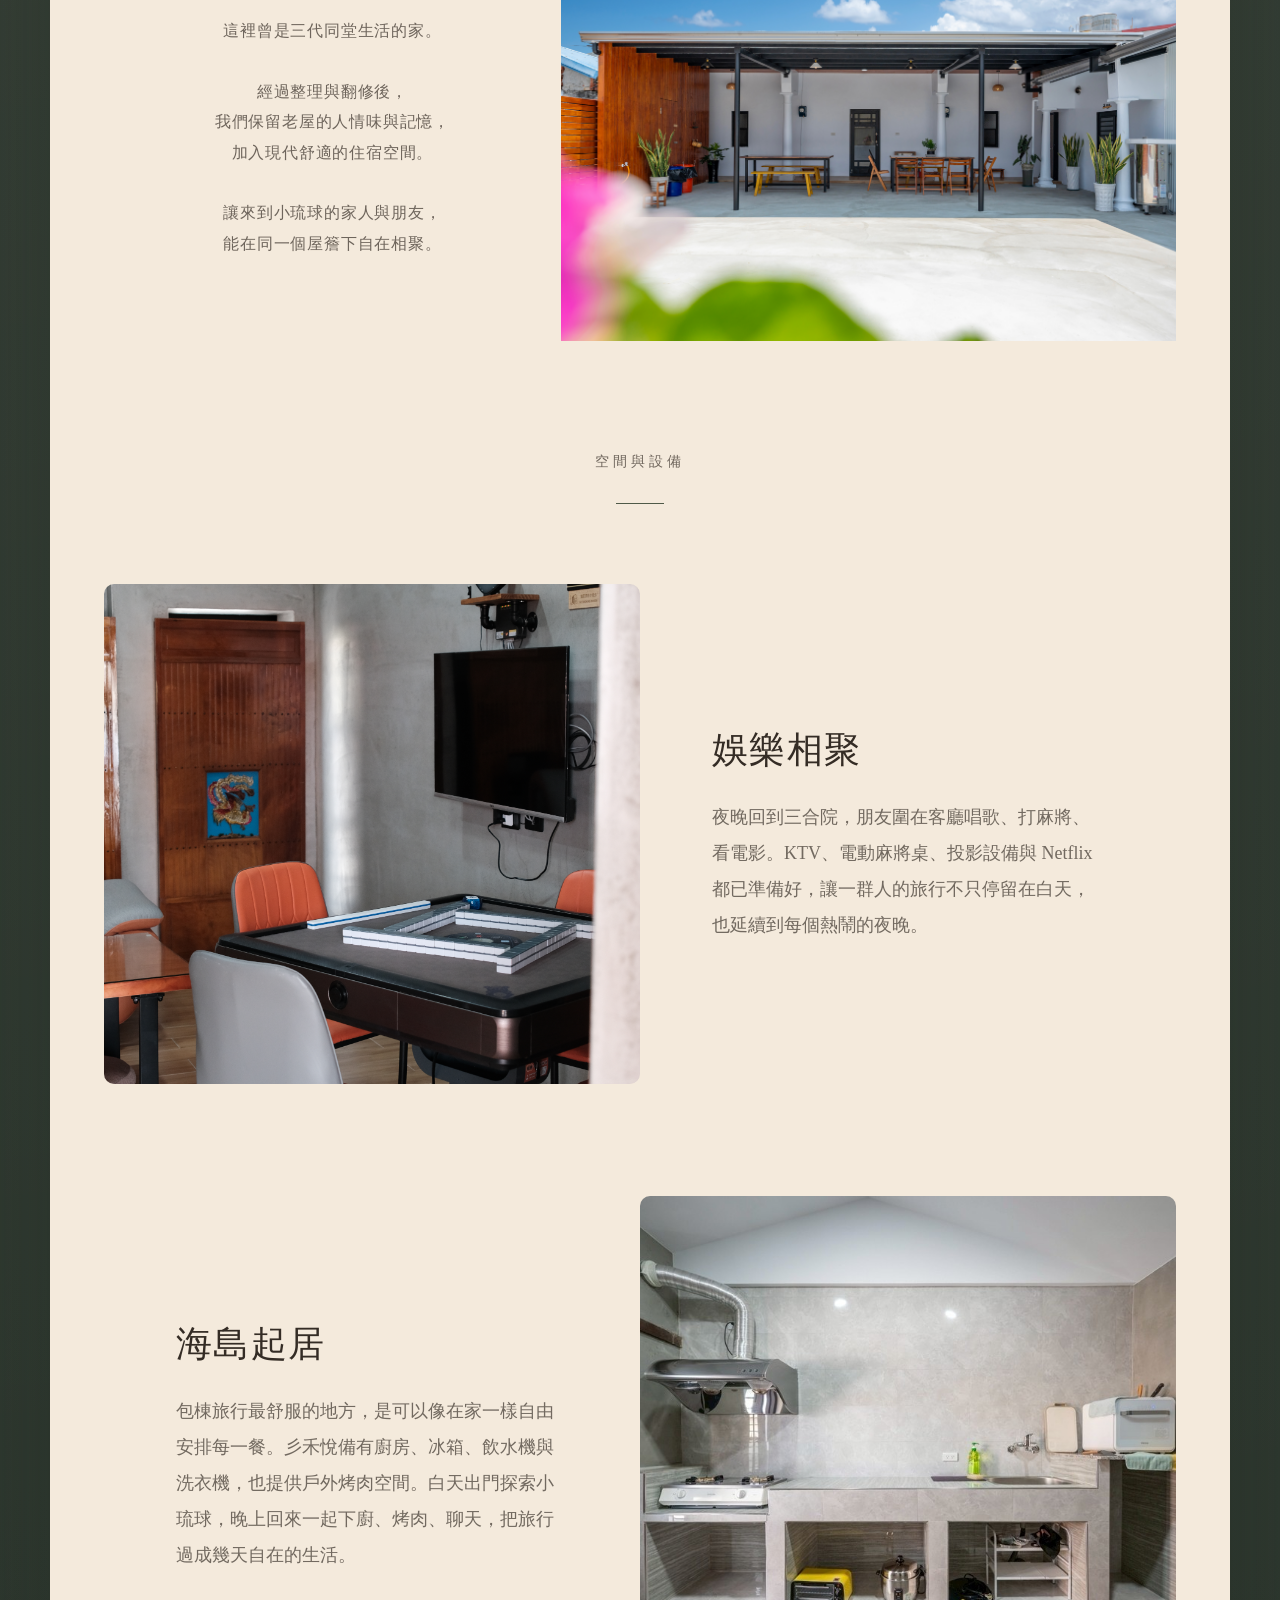
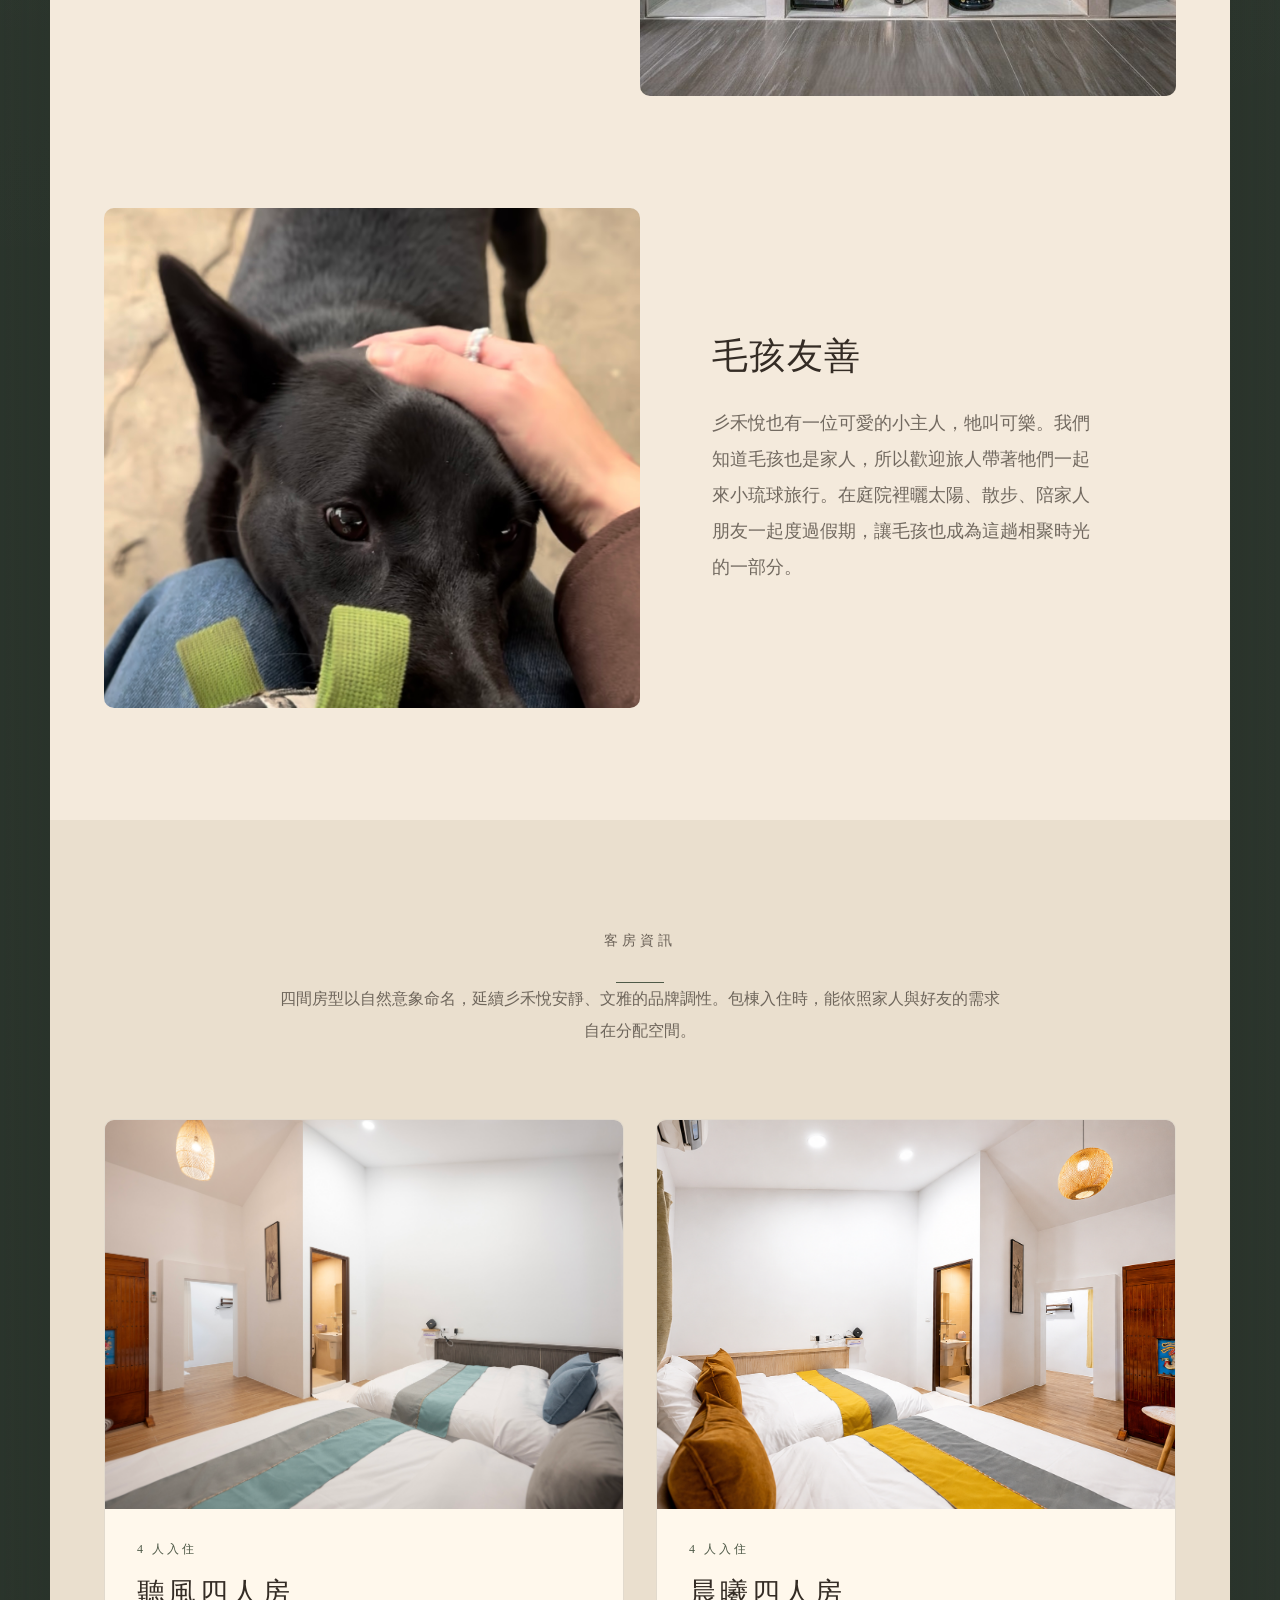
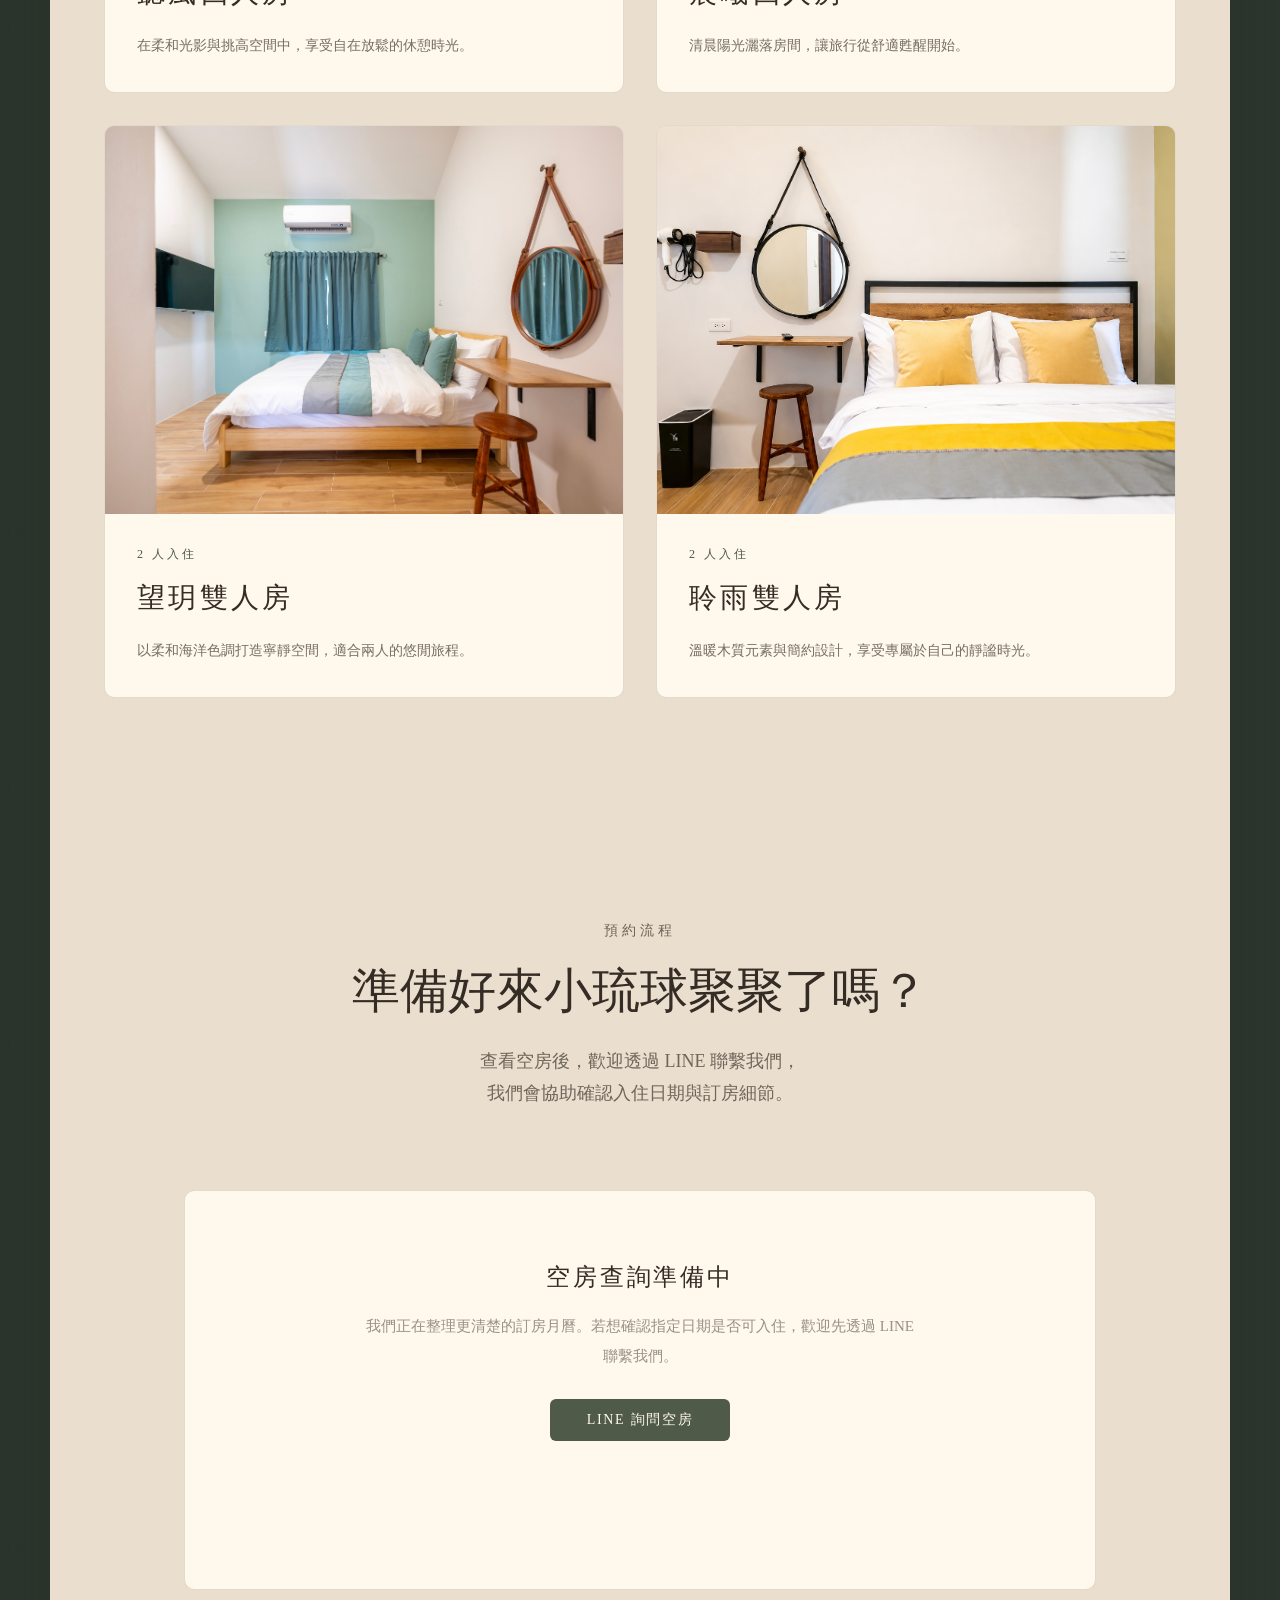
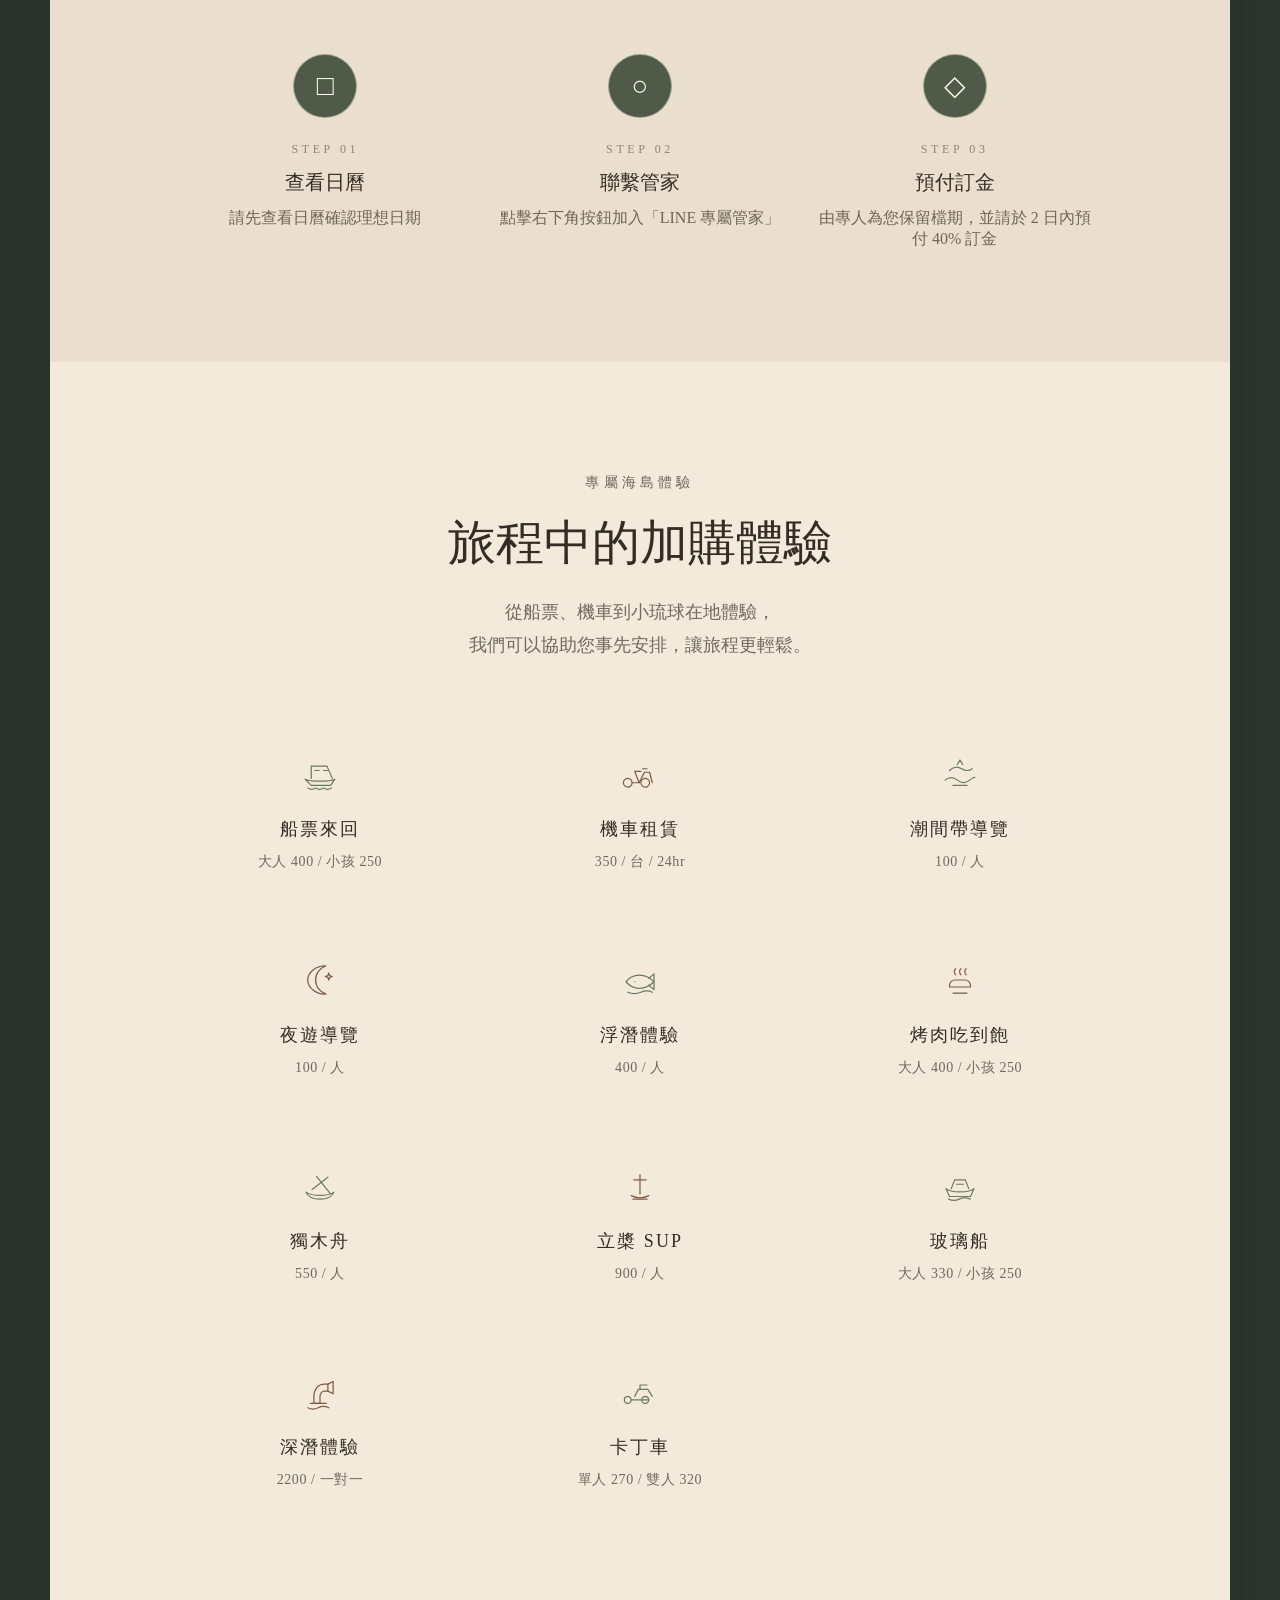
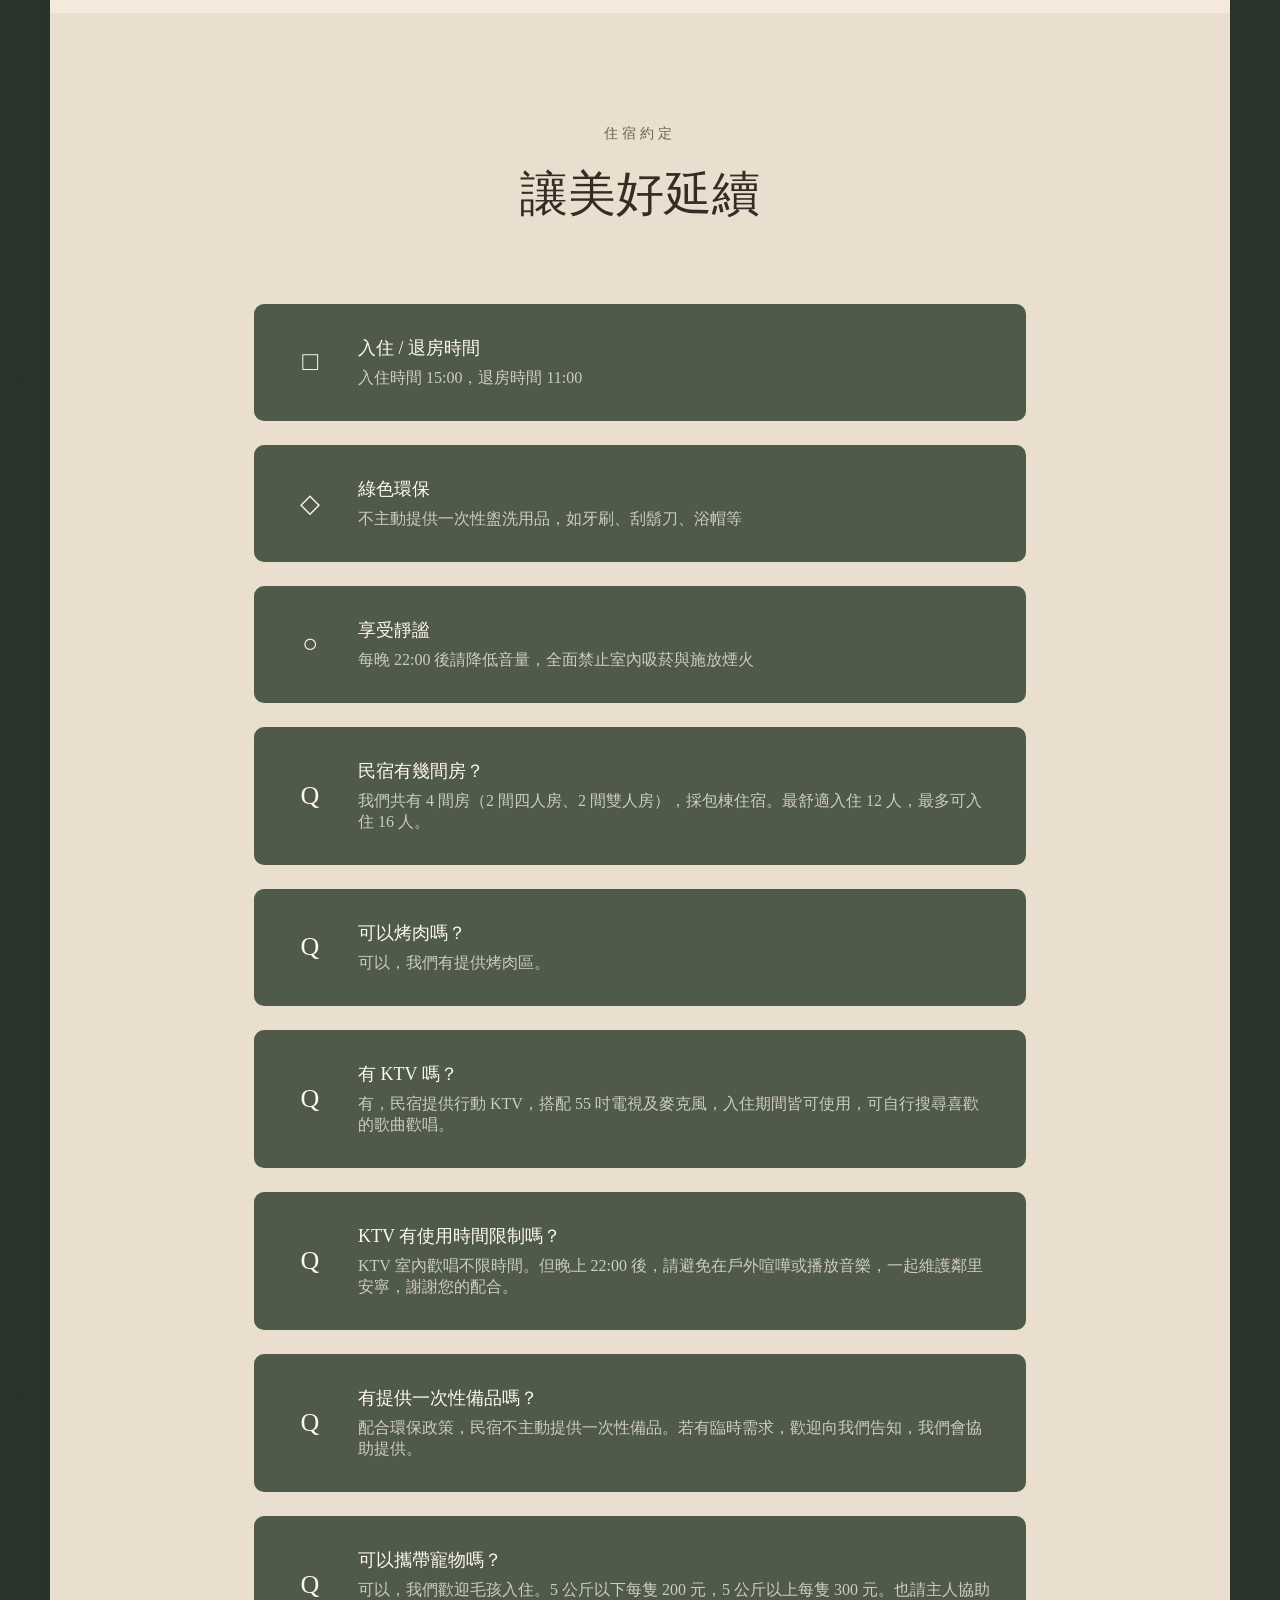
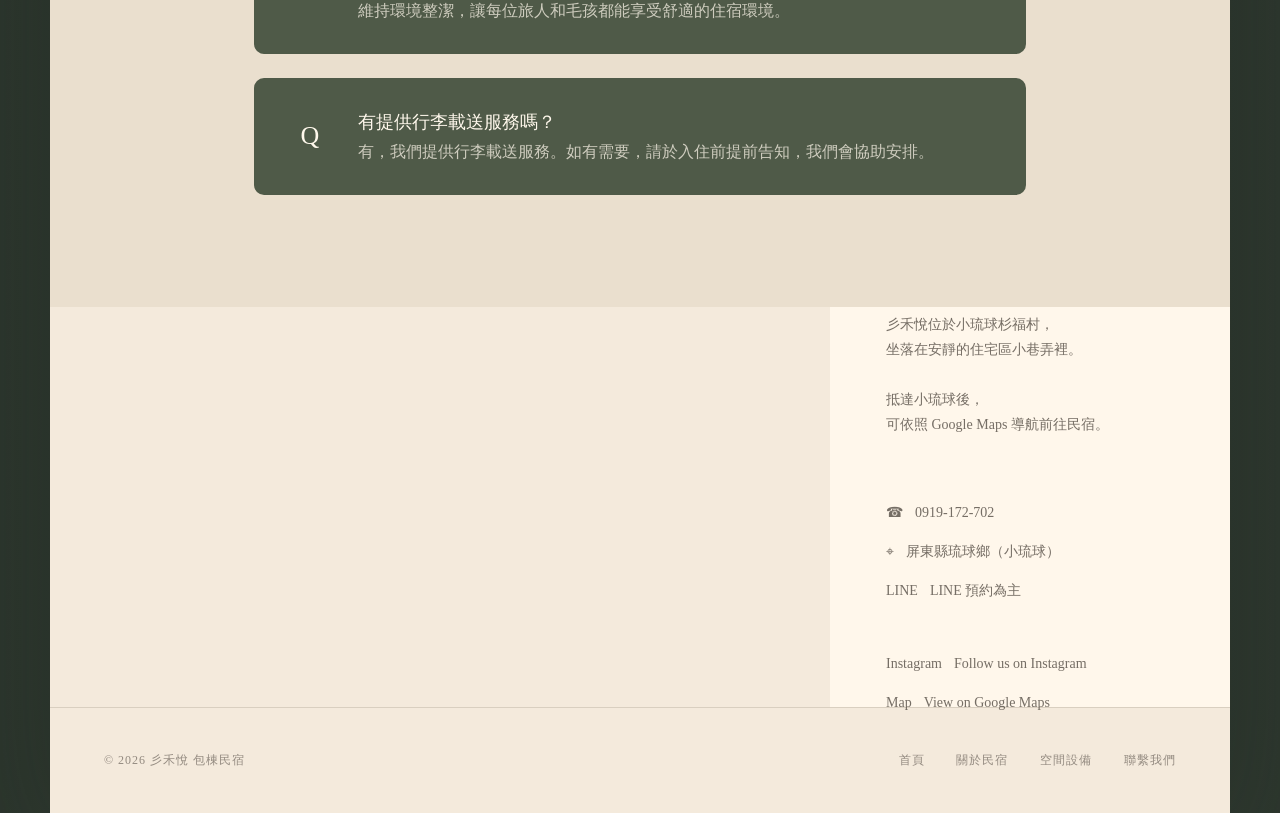
==== commit be6d88e0: "Initial Sanheyue website" ====
--- a/github-pages-upload/index.html
+++ b/github-pages-upload/index.html
@@ -6,15 +6,17 @@
     <title>彡禾悅 | 小琉球包棟民宿</title>
     <style>
       :root {
-        --background: #f7f1e8;
+        --background: #f4eadc;
         --foreground: #342c25;
         --muted: rgba(52, 44, 37, 0.68);
         --muted-soft: rgba(52, 44, 37, 0.5);
-        --primary: #6b7b5d;
-        --secondary: #fbf7f0;
-        --border: rgba(124, 92, 70, 0.18);
-        --placeholder: #ede1d2;
-        --line: rgba(124, 92, 70, 0.18);
+        --primary: #4f5a48;
+        --secondary: #fbf4e8;
+        --surface: #fff8ec;
+        --deep: #303a31;
+        --border: rgba(76, 61, 46, 0.16);
+        --placeholder: #eadcc8;
+        --line: rgba(76, 61, 46, 0.16);
       }
 
       * {
@@ -27,7 +29,9 @@
 
       body {
         margin: 0;
-        background: var(--background);
+        background:
+          radial-gradient(circle at 15% 0%, rgba(255, 248, 236, 0.08), transparent 34%),
+          linear-gradient(90deg, #2d372e 0%, #465043 48%, #2e382f 100%);
         color: var(--foreground);
         font-family: "Noto Serif TC", "Microsoft JhengHei", Georgia, serif;
       }
@@ -39,17 +43,22 @@
 
       .nav {
         position: fixed;
-        inset: 0 0 auto;
+        inset: 24px 0 auto;
         z-index: 40;
-        background: rgba(255, 255, 255, 0.88);
+        background: rgba(255, 248, 236, 0.94);
         backdrop-filter: blur(12px);
-        border-bottom: 1px solid rgba(124, 92, 70, 0.12);
+        border: 1px solid rgba(76, 61, 46, 0.16);
+        border-radius: 10px;
+        box-shadow: 0 22px 70px rgba(25, 31, 25, 0.18);
+        left: 50%;
+        width: min(1120px, calc(100% - 48px));
+        transform: translateX(-50%);
       }
 
       .nav-inner {
-        max-width: 1120px;
+        max-width: none;
         margin: 0 auto;
-        padding: 20px 24px;
+        padding: 14px 22px;
         display: flex;
         align-items: center;
         justify-content: space-between;
@@ -58,7 +67,7 @@
 
       .nav-brand {
         font-size: 20px;
-        letter-spacing: 0.18em;
+        letter-spacing: 0.12em;
         color: var(--foreground);
       }
 
@@ -69,8 +78,8 @@
       }
 
       .nav a {
-        font-size: 14px;
-        letter-spacing: 0.15em;
+        font-size: 12px;
+        letter-spacing: 0.08em;
         color: rgba(52, 44, 37, 0.72);
         transition: color 240ms ease;
       }
@@ -80,10 +89,11 @@
       }
 
       .nav-cta {
-        border: 1px solid rgba(124, 92, 70, 0.28);
-        padding: 9px 20px;
+        border: 1px solid rgba(76, 61, 46, 0.24);
+        border-radius: 6px;
+        padding: 9px 18px;
         font-size: 12px;
-        letter-spacing: 0.18em;
+        letter-spacing: 0.08em;
         transition:
           background 240ms ease,
           border-color 240ms ease,
@@ -93,52 +103,67 @@
       .nav-cta:hover {
         border-color: var(--primary);
         background: var(--primary);
-        color: #fff;
+        color: var(--surface);
+      }
+
+      main {
+        width: min(1180px, calc(100% - 48px));
+        margin: 0 auto;
+        overflow: hidden;
+        background: var(--background);
+        box-shadow: 0 34px 120px rgba(22, 28, 23, 0.38);
       }
 
       .hero {
-        padding-top: 80px;
+        padding-top: 0;
         background: var(--background);
       }
 
       .hero-title {
-        min-height: calc(100vh - 80px);
+        min-height: 680px;
         display: grid;
-        grid-template-columns: 40% 60%;
-        align-items: stretch;
-        text-align: left;
-        padding: 0;
-        color: #342c25;
-        background: #f7f1e8;
+        place-items: center;
+        position: relative;
+        overflow: hidden;
+        text-align: center;
+        padding: 130px 24px 86px;
+        color: var(--surface);
+        background:
+          linear-gradient(rgba(38, 43, 35, 0.34), rgba(38, 43, 35, 0.34)),
+          url("public/images/sanheyue-exterior-front.jpeg") center / cover;
       }
 
       .hero-copy {
         display: flex;
         flex-direction: column;
+        align-items: center;
         justify-content: center;
-        padding: 72px clamp(32px, 6vw, 88px);
+        max-width: 760px;
+        padding: 0;
       }
 
       .hero-copy h1 {
-        margin: 0 0 28px;
-        font-size: clamp(40px, 5vw, 64px);
+        margin: 0 0 26px;
+        font-size: clamp(48px, 7vw, 82px);
         font-weight: 400;
-        letter-spacing: 0.16em;
+        line-height: 1.12;
+        letter-spacing: 0.14em;
+        text-shadow: 0 16px 42px rgba(0, 0, 0, 0.2);
       }
 
       .hero-title p,
       .hero-copy p {
         margin: 0;
         font-size: 16px;
-        letter-spacing: 0.18em;
-        color: rgba(52, 44, 37, 0.68);
+        letter-spacing: 0.14em;
+        color: rgba(255, 248, 236, 0.86);
       }
 
       .hero-subtitle {
-        color: rgba(52, 44, 37, 0.68);
+        color: rgba(255, 248, 236, 0.86);
         font-size: 15px;
         line-height: 2;
-        letter-spacing: 0.18em;
+        letter-spacing: 0.14em;
       }
 
       .hero-actions {
@@ -148,35 +173,30 @@
       }
 
       .hero-actions a {
-        border: 1px solid rgba(52, 44, 37, 0.28);
+        min-width: 128px;
+        border: 1px solid rgba(255, 248, 236, 0.46);
+        border-radius: 6px;
         padding: 12px 22px;
+        background: rgba(255, 248, 236, 0.86);
         color: #342c25;
         font-size: 13px;
-        letter-spacing: 0.16em;
+        letter-spacing: 0.08em;
       }
 
       .hero-actions a.primary {
-        border-color: #6b7b5d;
-        background: #6b7b5d;
-        color: #fbf7f0;
+        border-color: rgba(79, 90, 72, 0.92);
+        background: rgba(79, 90, 72, 0.92);
+        color: var(--surface);
       }
 
       .hero-photo {
-        min-height: calc(100vh - 80px);
-        padding: 48px 56px 48px 0;
-      }
-
-      .hero-photo img {
-        width: 100%;
-        height: 100%;
-        display: block;
-        object-fit: cover;
+        display: none;
       }
 
       .image-story {
         max-width: 1120px;
         margin: 0 auto;
-        padding: 0 24px;
+        padding: 72px 24px 0;
       }
 
       .image-story.reverse {
@@ -198,7 +218,7 @@
       .story-card {
         width: min(100%, 760px);
         margin: 0 auto;
-        padding: 56px 24px 0;
+        padding: 0 24px;
         text-align: center;
         background: transparent;
         color: var(--foreground);
@@ -254,10 +274,13 @@
 
       .testimonial {
         text-align: center;
-        padding: 0 16px;
+        padding: 28px 24px;
         height: 100%;
         display: flex;
         flex-direction: column;
+        border: 1px solid var(--border);
+        border-radius: 8px;
+        background: rgba(255, 248, 236, 0.4);
       }
 
       .testimonial h3,
@@ -302,7 +325,7 @@
 
       .rooms {
         padding: 112px 24px;
-        background: rgba(246, 249, 250, 0.75);
+        background: #eadfce;
       }
 
       .rooms .container {
@@ -347,7 +370,10 @@
       }
 
       .room-card {
-        background: var(--secondary);
+        overflow: hidden;
+        border: 1px solid var(--border);
+        border-radius: 10px;
+        background: var(--surface);
       }
 
       .room-photo {
@@ -407,7 +433,8 @@
       .section-head .wide-title {
         margin-top: 22px;
         font-size: clamp(32px, 4vw, 48px);
-        font-weight: 500;
+        font-weight: 400;
+        line-height: 1.22;
       }
 
       .section-head .desc {
@@ -428,7 +455,8 @@
       .amenity-row {
         display: flex;
         align-items: center;
-        margin-bottom: 144px;
+        margin-bottom: 112px;
+        border-radius: 12px;
       }
 
       .amenity-row:last-child {
@@ -455,6 +483,7 @@
         height: 500px;
         overflow: hidden;
         background: var(--placeholder);
+        border-radius: 10px;
       }
 
       .amenity-photo img {
@@ -466,7 +495,7 @@
 
       .amenity-copy {
         width: 50%;
-        padding: 0 64px;
+        padding: 0 72px;
       }
 
       .amenity-copy h3 {
@@ -489,6 +518,10 @@
         padding: 112px 24px;
       }
 
+      .booking {
+        background: #eadfce;
+      }
+
       .booking .container,
       .experiences .container {
         max-width: 960px;
@@ -498,7 +531,9 @@
         min-height: 400px;
         margin-bottom: 64px;
         border: 1px solid var(--border);
-        background: var(--secondary);
+        border-radius: 10px;
+        overflow: hidden;
+        background: var(--surface);
       }
 
       .calendar-box div {
@@ -506,25 +541,41 @@
         color: var(--muted-soft);
       }
 
-      .calendar-box iframe {
-        width: 100%;
-        min-height: 520px;
-        display: block;
-        border: 0;
-        background: var(--secondary);
-      }
-
-      .calendar-fallback {
-        padding: 18px 24px;
+      .booking-note {
+        display: grid;
+        place-items: center;
+        min-height: 320px;
+        padding: 48px 24px;
         text-align: center;
-        border-top: 1px solid var(--border);
         color: var(--muted);
+      }
+
+      .booking-note h3 {
+        margin: 0 0 18px;
+        color: var(--foreground);
+        font-size: 24px;
+        font-weight: 400;
+        letter-spacing: 0.12em;
+      }
+
+      .booking-note p {
+        margin: 0 auto 28px;
+        max-width: 560px;
+        font-size: 15px;
+        line-height: 2;
+      }
+
+      .booking-note a {
+        display: inline-flex;
+        align-items: center;
+        justify-content: center;
+        min-width: 180px;
+        padding: 12px 24px;
+        border-radius: 6px;
+        background: var(--primary);
+        color: var(--surface);
         font-size: 14px;
-      }
-
-      .calendar-fallback a {
-        color: var(--primary);
-        border-bottom: 1px solid currentColor;
+        letter-spacing: 0.12em;
       }
 
       .steps {
@@ -543,8 +594,9 @@
         margin: 0 auto 24px;
         display: grid;
         place-items: center;
-        border: 2px solid var(--primary);
-        color: var(--primary);
+        border: 1px solid rgba(255, 248, 236, 0.45);
+        color: var(--surface);
+        background: var(--primary);
         border-radius: 999px;
         font-size: 28px;
       }
@@ -578,6 +630,7 @@
         flex-direction: column;
         align-items: center;
         text-align: center;
+        padding: 12px;
       }
 
       .experience-card:hover {
@@ -632,7 +685,7 @@
       }
 
       .rules {
-        background: rgba(244, 247, 248, 0.75);
+        background: #eadfce;
       }
 
       .rules .container {
@@ -648,7 +701,9 @@
         display: flex;
         gap: 24px;
         padding: 32px;
-        background: var(--secondary);
+        border-radius: 10px;
+        background: var(--primary);
+        color: var(--surface);
       }
 
       .rule-icon {
@@ -656,7 +711,7 @@
         flex: 0 0 48px;
         display: grid;
         place-items: center;
-        color: var(--primary);
+        color: var(--surface);
         font-size: 26px;
       }
 
@@ -668,7 +723,7 @@
 
       .rule-card p {
         margin: 0;
-        color: var(--muted);
+        color: rgba(255, 248, 236, 0.72);
       }
 
       .map-section {
@@ -690,7 +745,7 @@
         display: flex;
         flex-direction: column;
         justify-content: center;
-        background: rgba(255, 255, 255, 0.95);
+        background: rgba(255, 248, 236, 0.96);
       }
 
       .contact-panel p,
@@ -738,6 +793,7 @@
       .footer-bottom {
         border-top: 1px solid var(--border);
         padding: 32px 24px;
+        background: var(--background);
       }
 
       .footer-bottom .container {
@@ -779,6 +835,20 @@
       }
 
       @media (max-width: 860px) {
+        body {
+          background: var(--background);
+        }
+
+        main {
+          width: 100%;
+          box-shadow: none;
+        }
+
+        .nav {
+          top: 12px;
+          width: calc(100% - 24px);
+        }
+
         .nav-inner {
           gap: 18px;
           overflow-x: auto;
@@ -796,14 +866,15 @@
         .hero-title {
           min-height: auto;
           grid-template-columns: 1fr;
+          padding: 110px 24px 80px;
         }
 
         .hero-copy {
-          padding: 56px 28px 36px;
+          padding: 0;
         }
 
         .hero-copy h1 {
-          font-size: 42px;
+          font-size: 46px;
         }
 
         .hero-actions {
@@ -1074,15 +1145,16 @@
           </div>
 
           <div class="calendar-box">
-            <iframe
-              src="https://timetreeapp.com/calendars/aoJ6iE6uVPUh"
-              title="彡禾悅訂房日曆"
-              loading="lazy"
-            ></iframe>
-            <div class="calendar-fallback">
-              若日曆無法正常顯示，請
-              <a href="https://timetreeapp.com/calendars/aoJ6iE6uVPUh" target="_blank" rel="noopener noreferrer">開啟 TimeTree 訂房日曆</a>
-              查看空房。
+            <div class="booking-note">
+              <div>
+                <h3>空房查詢準備中</h3>
+                <p>
+                  我們正在整理更清楚的訂房月曆。若想確認指定日期是否可入住，歡迎先透過 LINE 聯繫我們。
+                </p>
+                <a href="https://line.me/R/ti/p/@477rnchd" target="_blank" rel="noopener noreferrer">
+                  LINE 詢問空房
+                </a>
+              </div>
             </div>
           </div>
 
@@ -1218,6 +1290,34 @@
             <article class="rule-card">
               <div class="rule-icon">○</div>
               <div><h3>享受靜謐</h3><p>每晚 22:00 後請降低音量，全面禁止室內吸菸與施放煙火</p></div>
+            </article>
+            <article class="rule-card">
+              <div class="rule-icon">Q</div>
+              <div><h3>民宿有幾間房？</h3><p>我們共有 4 間房（2 間四人房、2 間雙人房），採包棟住宿。最舒適入住 12 人，最多可入住 16 人。</p></div>
+            </article>
+            <article class="rule-card">
+              <div class="rule-icon">Q</div>
+              <div><h3>可以烤肉嗎？</h3><p>可以，我們有提供烤肉區。</p></div>
+            </article>
+            <article class="rule-card">
+              <div class="rule-icon">Q</div>
+              <div><h3>有 KTV 嗎？</h3><p>有，民宿提供行動 KTV，搭配 55 吋電視及麥克風，入住期間皆可使用，可自行搜尋喜歡的歌曲歡唱。</p></div>
+            </article>
+            <article class="rule-card">
+              <div class="rule-icon">Q</div>
+              <div><h3>KTV 有使用時間限制嗎？</h3><p>KTV 室內歡唱不限時間。但晚上 22:00 後，請避免在戶外喧嘩或播放音樂，一起維護鄰里安寧，謝謝您的配合。</p></div>
+            </article>
+            <article class="rule-card">
+              <div class="rule-icon">Q</div>
+              <div><h3>有提供一次性備品嗎？</h3><p>配合環保政策，民宿不主動提供一次性備品。若有臨時需求，歡迎向我們告知，我們會協助提供。</p></div>
+            </article>
+            <article class="rule-card">
+              <div class="rule-icon">Q</div>
+              <div><h3>可以攜帶寵物嗎？</h3><p>可以，我們歡迎毛孩入住。5 公斤以下每隻 200 元，5 公斤以上每隻 300 元。也請主人協助維持環境整潔，讓每位旅人和毛孩都能享受舒適的住宿環境。</p></div>
+            </article>
+            <article class="rule-card">
+              <div class="rule-icon">Q</div>
+              <div><h3>有提供行李載送服務嗎？</h3><p>有，我們提供行李載送服務。如有需要，請於入住前提前告知，我們會協助安排。</p></div>
             </article>
           </div>
         </div>
@@ -1236,7 +1336,7 @@
           <div class="contact-panel">
             <p>
               彡禾悅位於小琉球杉福村，<br />
-              鄰近島上主要道路，前往各景點都方便。<br />
+              坐落在安靜的住宅區小巷弄裡。<br />
               <br />
               抵達小琉球後，<br />
               可依照 Google Maps 導航前往民宿。
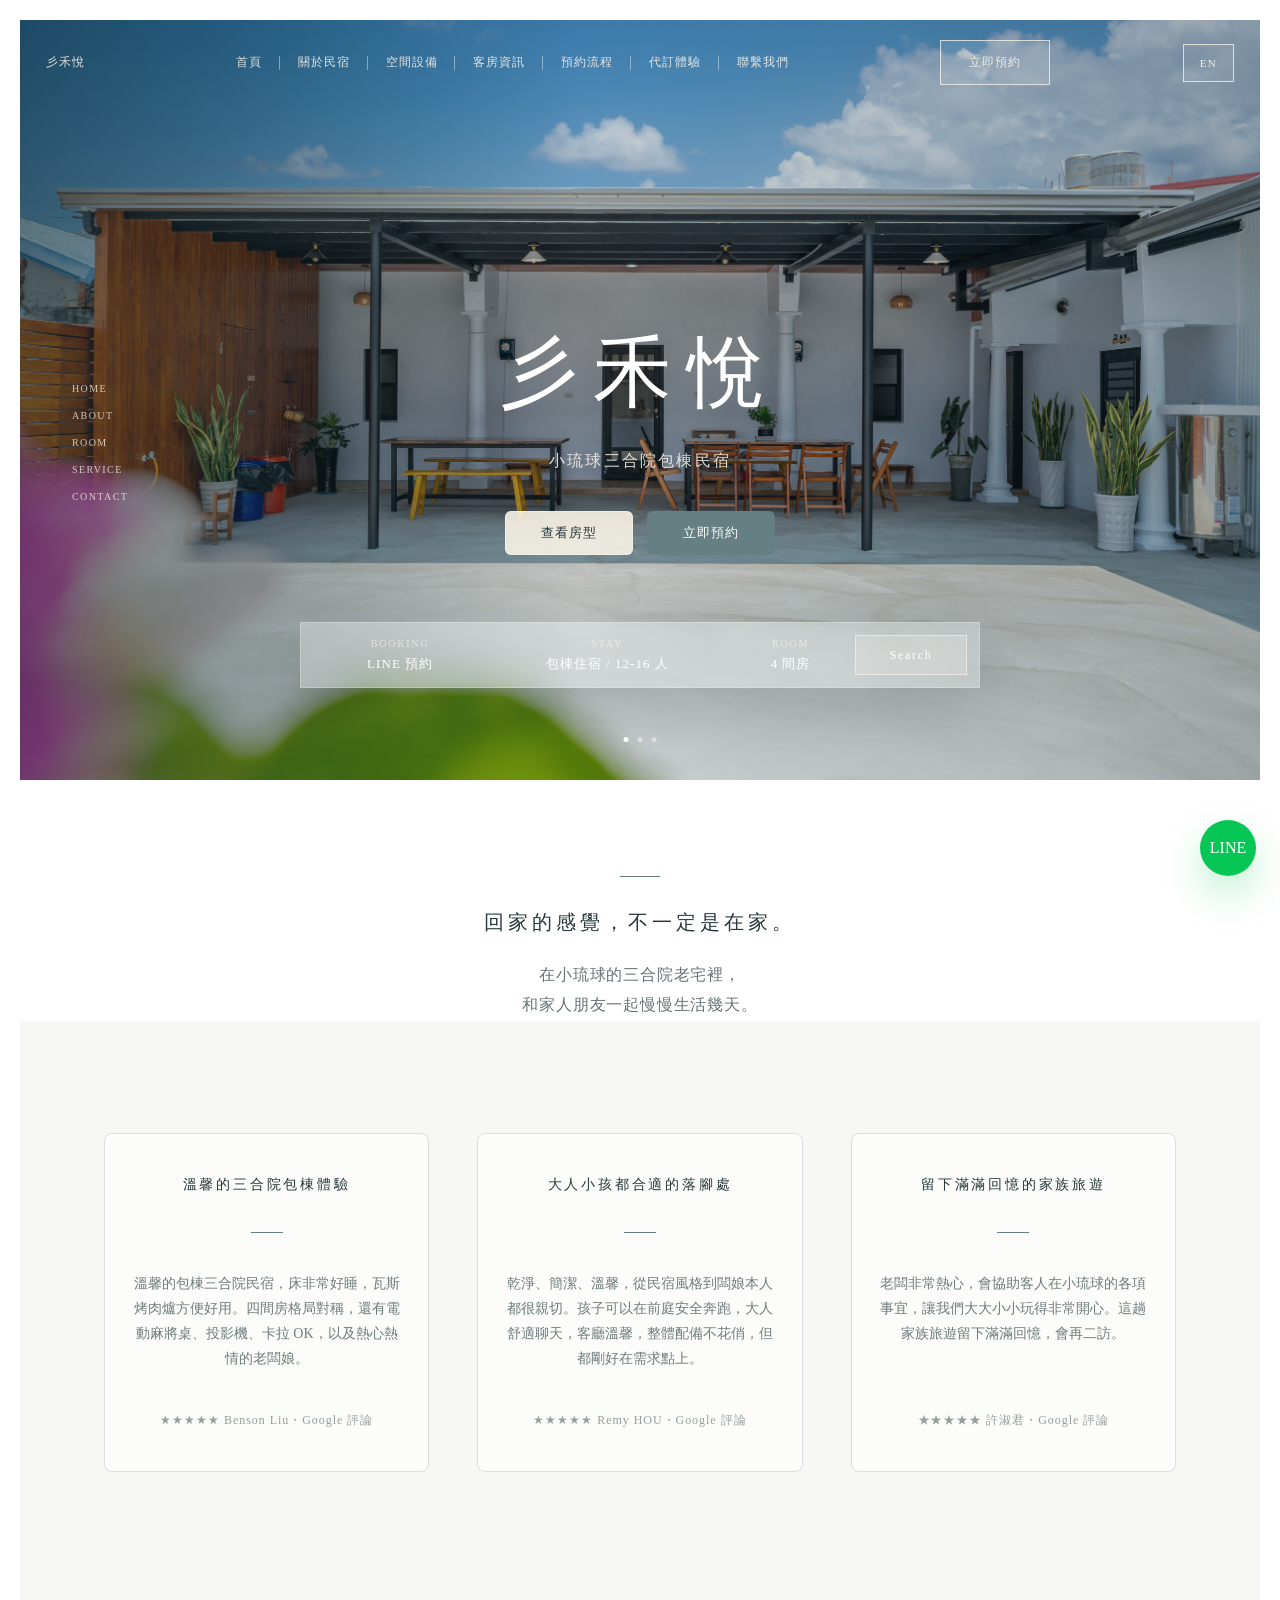
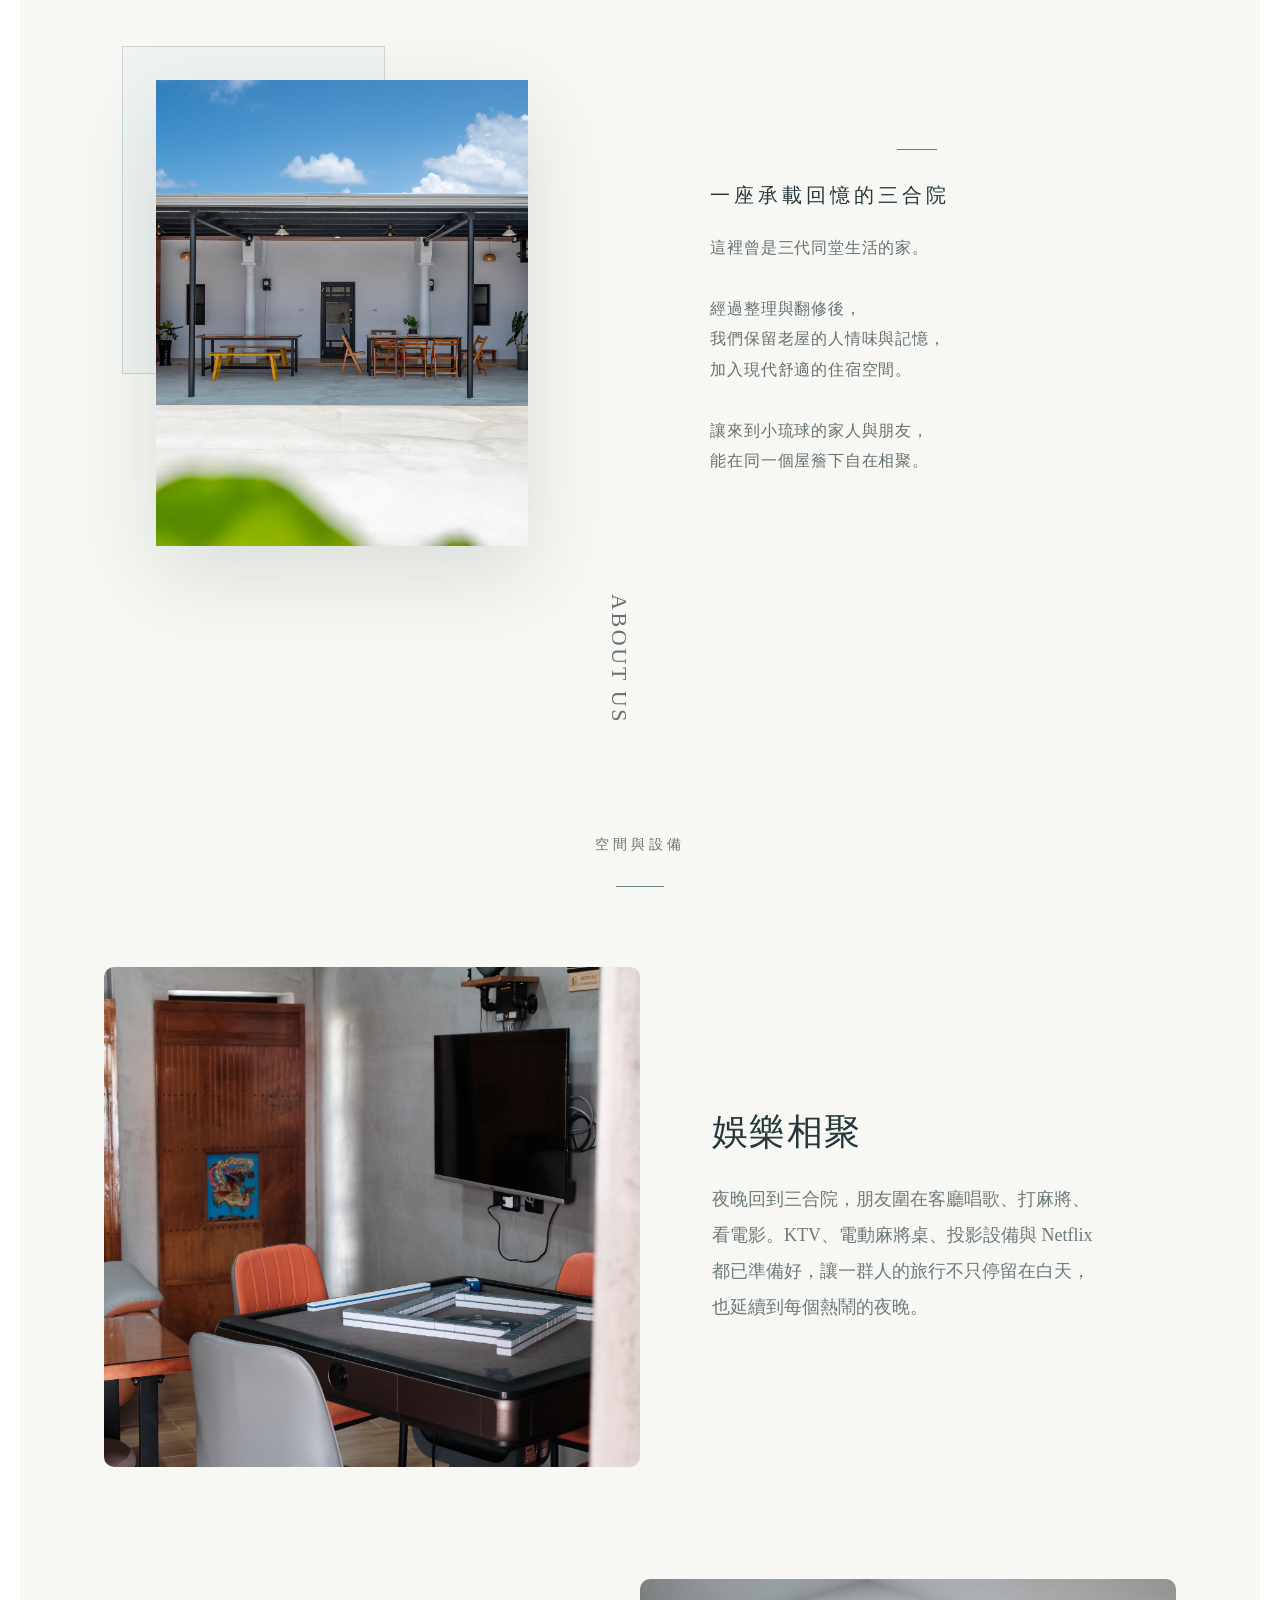
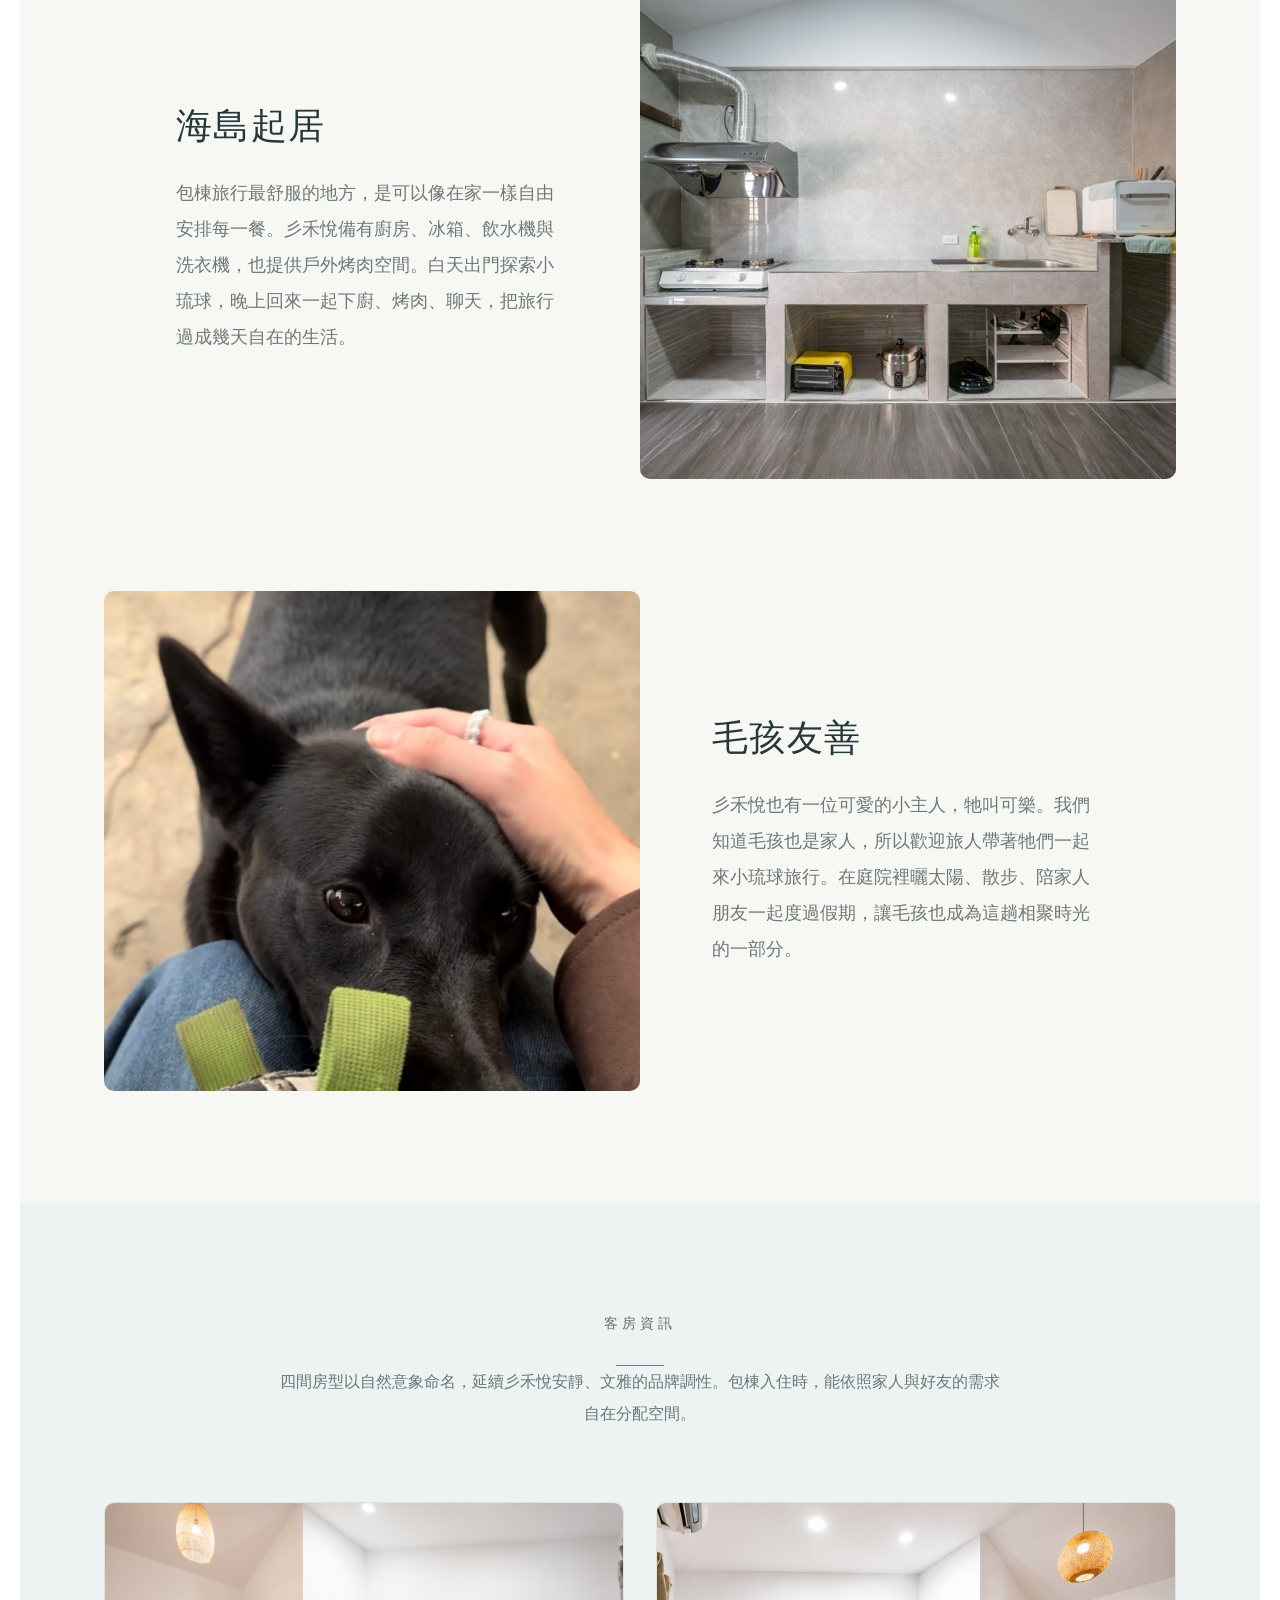
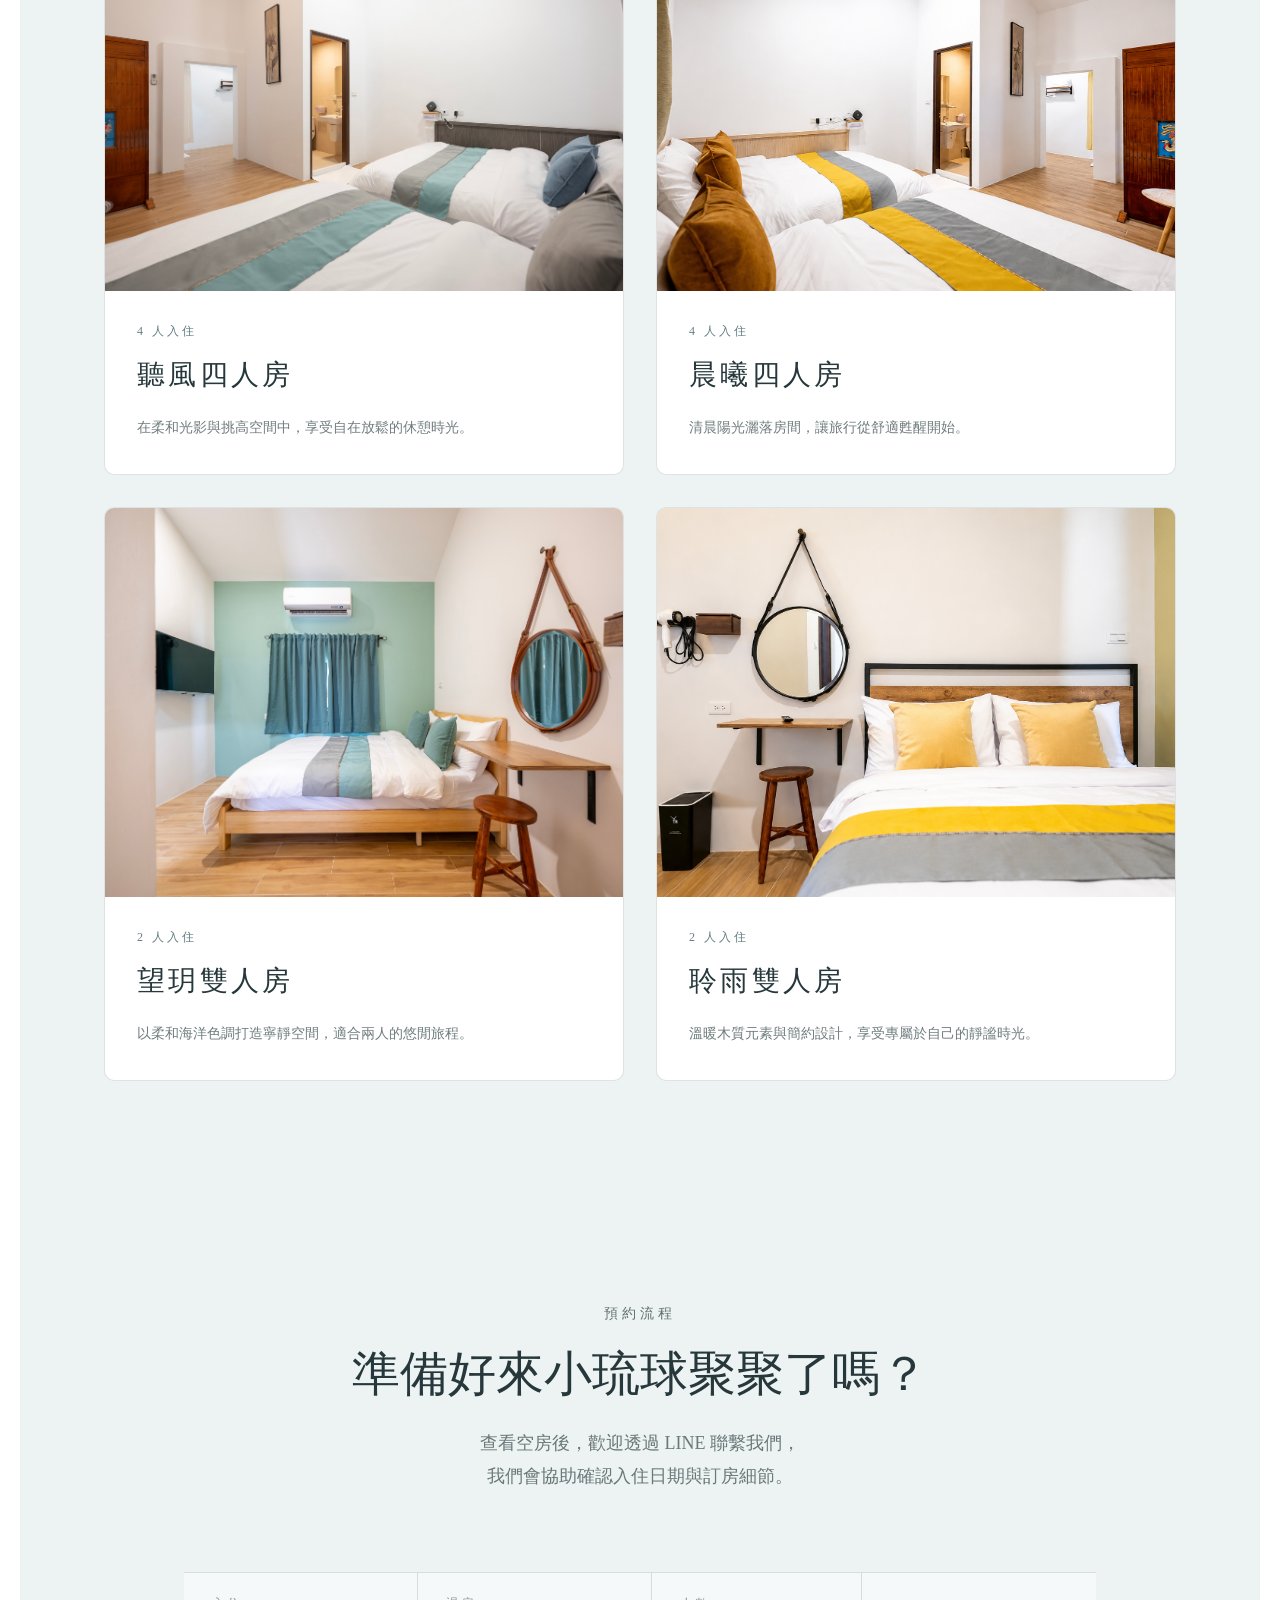
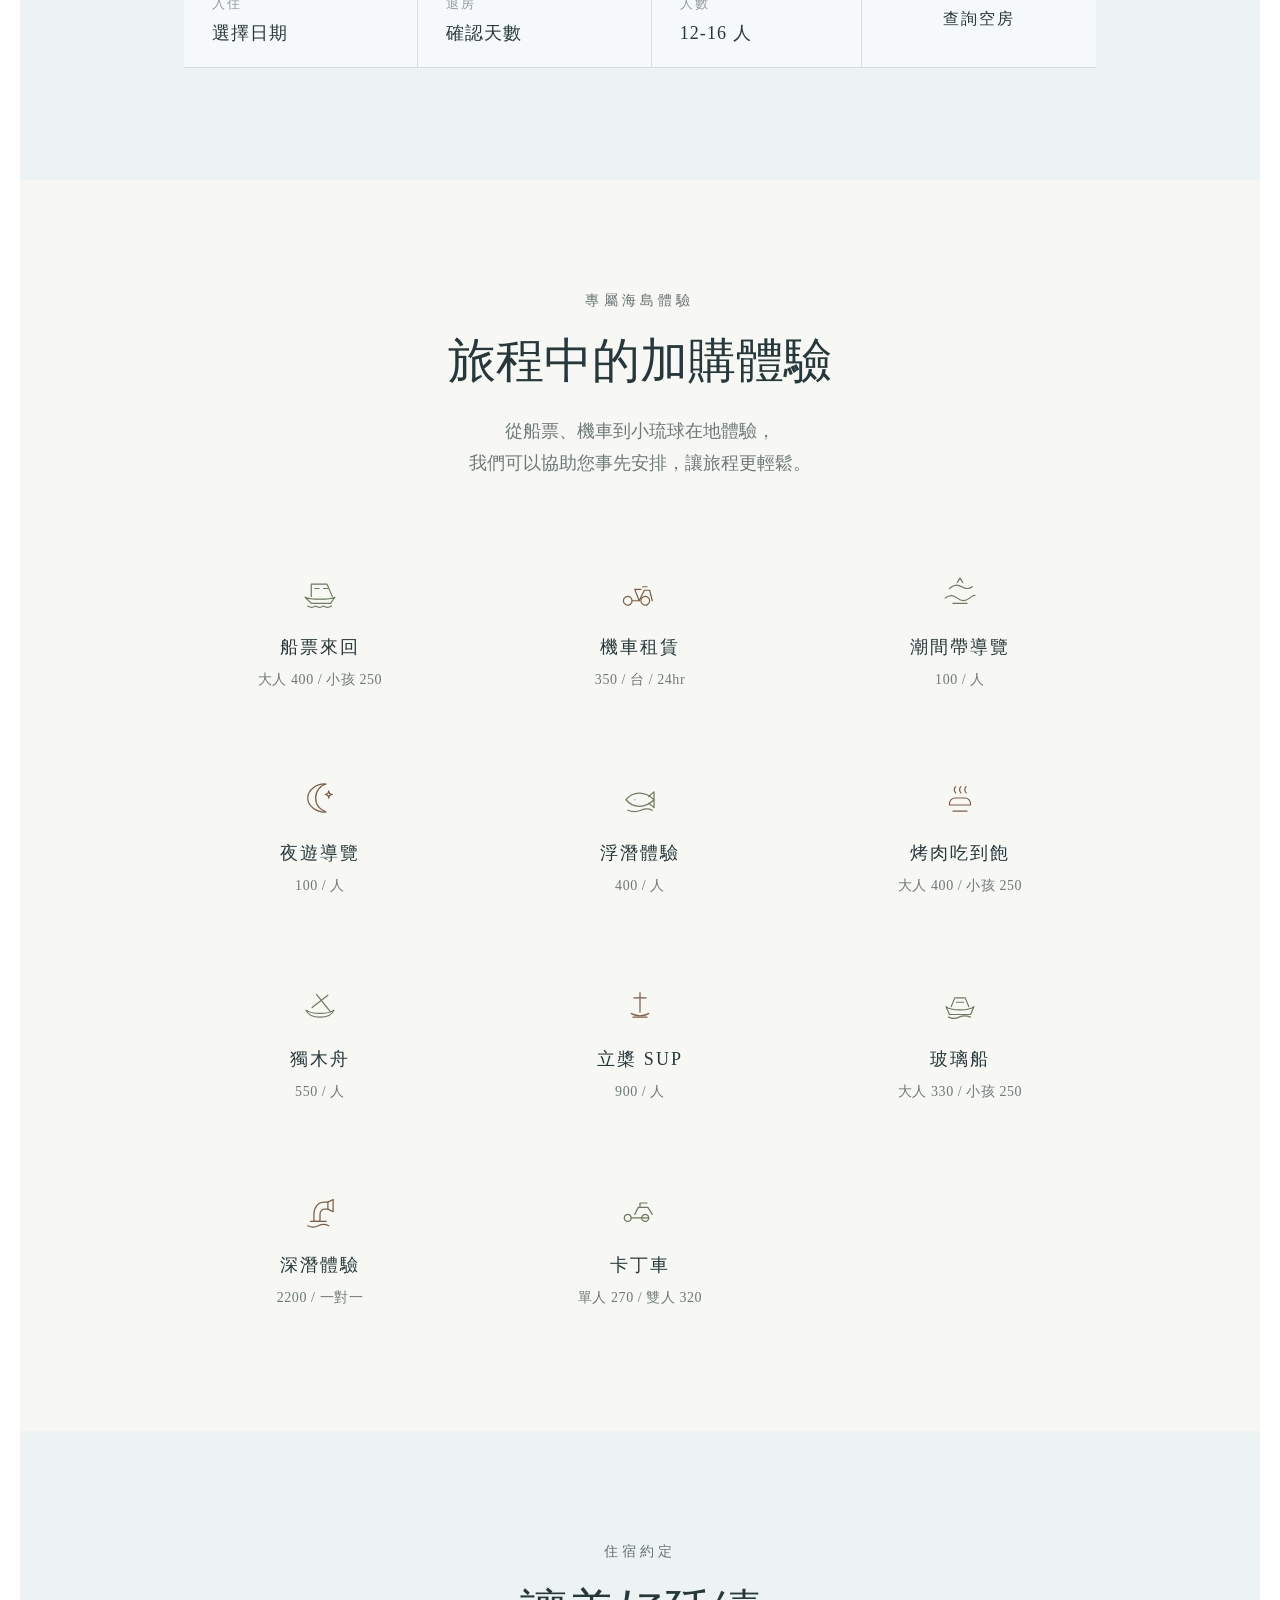
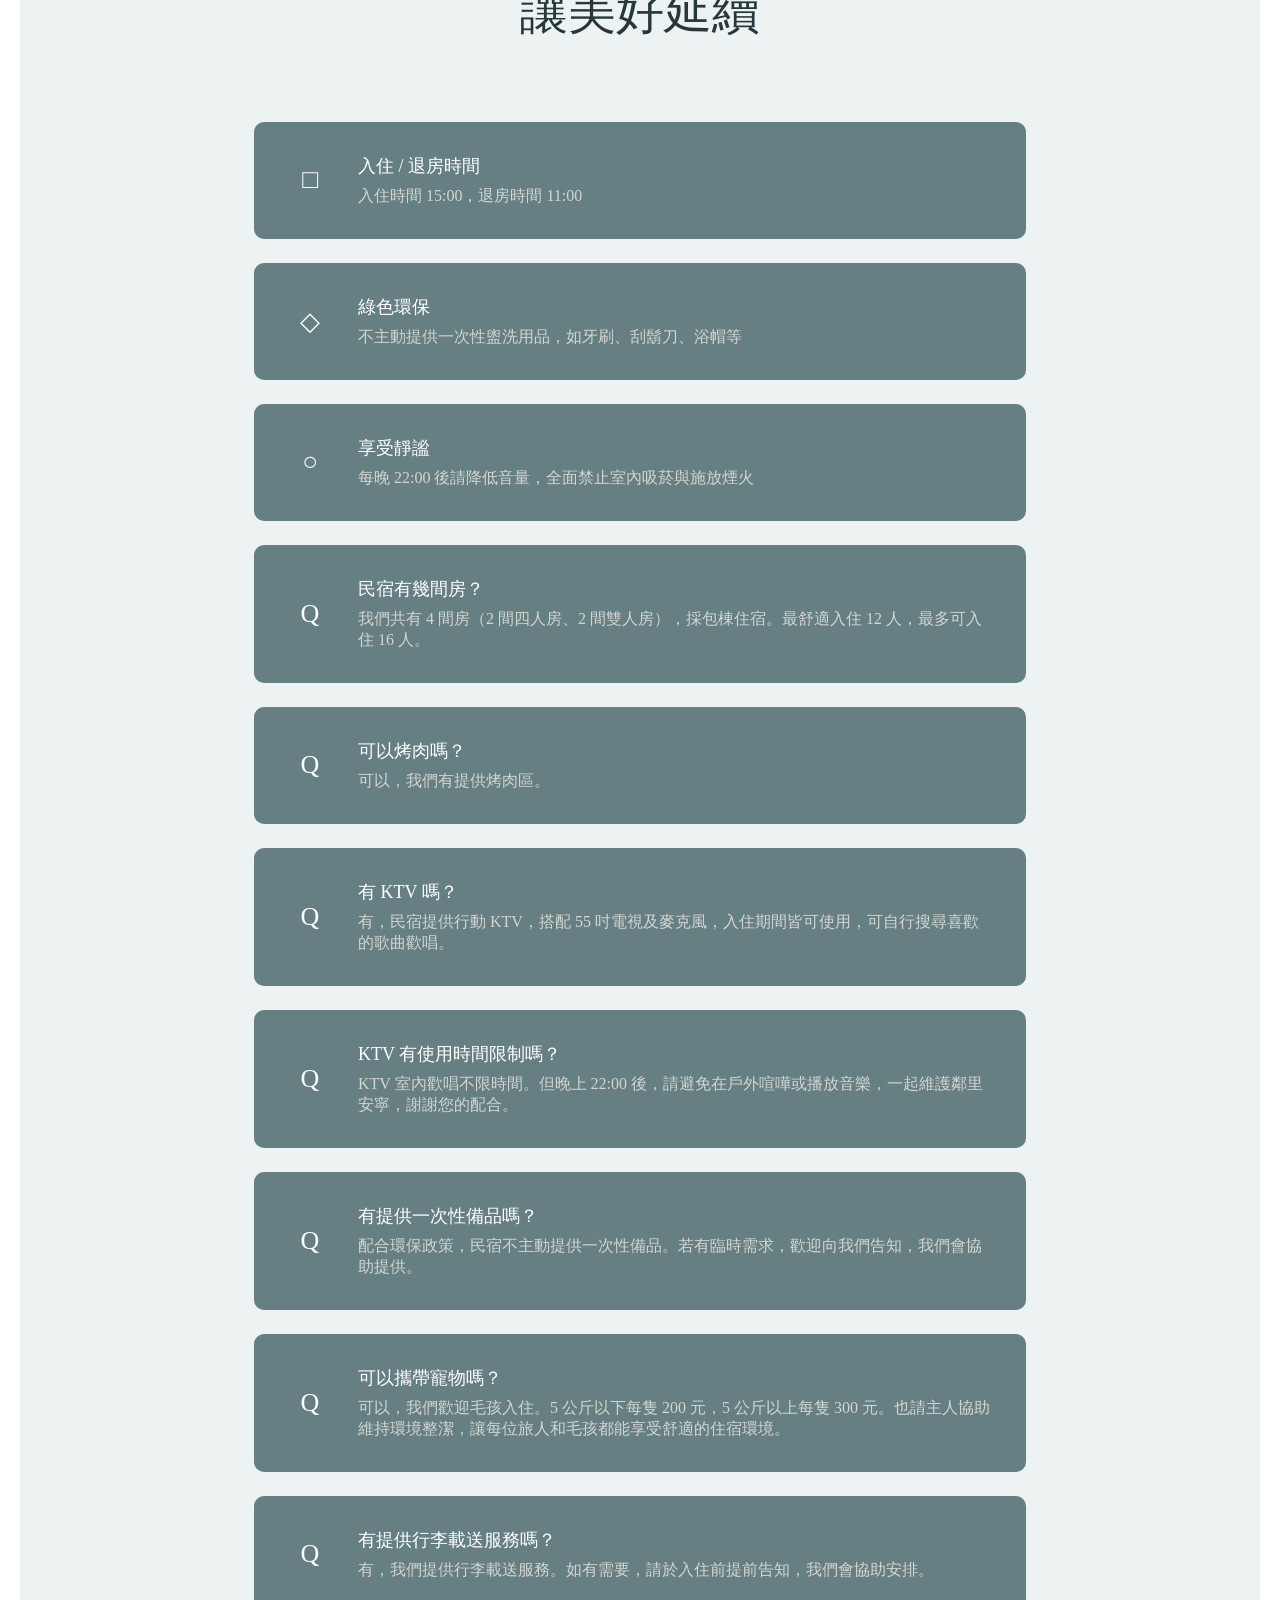
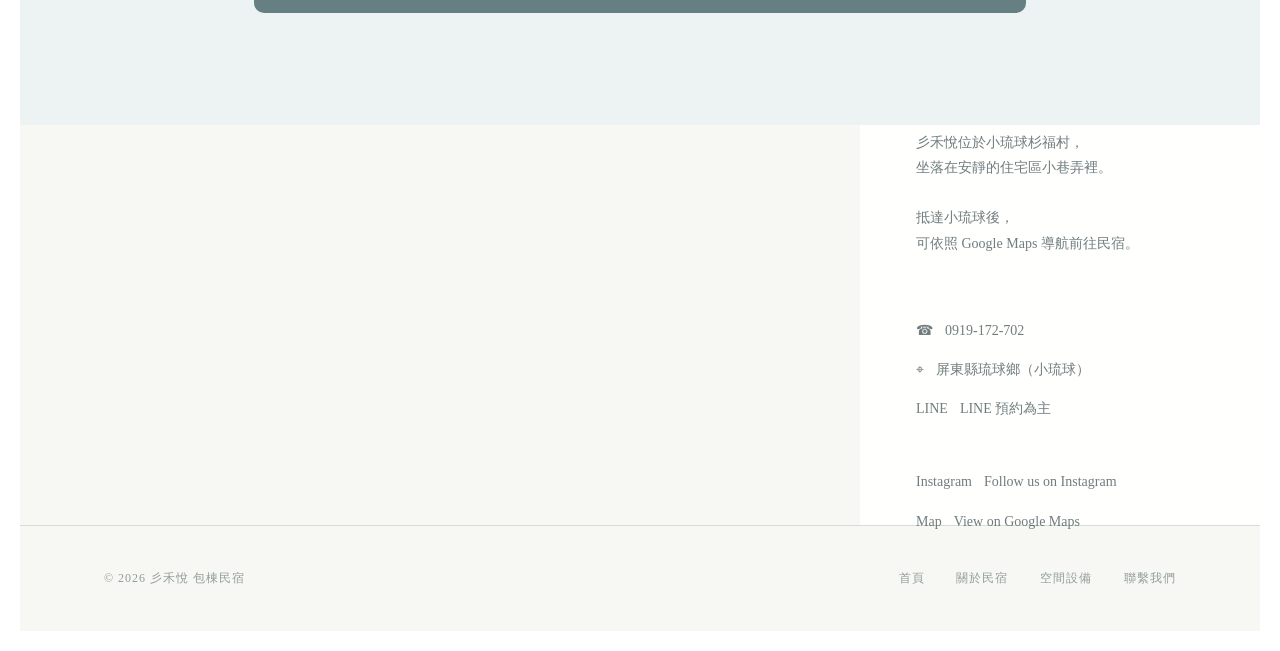
==== commit aa8ad4fc: "Refine hero navigation frame" ====
--- a/github-pages-upload/index.html
+++ b/github-pages-upload/index.html
@@ -6,17 +6,17 @@
     <title>彡禾悅 | 小琉球包棟民宿</title>
     <style>
       :root {
-        --background: #f4eadc;
-        --foreground: #342c25;
-        --muted: rgba(52, 44, 37, 0.68);
-        --muted-soft: rgba(52, 44, 37, 0.5);
-        --primary: #4f5a48;
-        --secondary: #fbf4e8;
-        --surface: #fff8ec;
-        --deep: #303a31;
-        --border: rgba(76, 61, 46, 0.16);
-        --placeholder: #eadcc8;
-        --line: rgba(76, 61, 46, 0.16);
+        --background: #f7f8f3;
+        --foreground: #26383b;
+        --muted: rgba(38, 56, 59, 0.66);
+        --muted-soft: rgba(38, 56, 59, 0.48);
+        --primary: #657f83;
+        --secondary: #edf3f2;
+        --surface: #ffffff;
+        --deep: #203438;
+        --border: rgba(54, 76, 80, 0.16);
+        --placeholder: #dce8e6;
+        --line: rgba(54, 76, 80, 0.16);
       }
 
       * {
@@ -29,9 +29,7 @@
 
       body {
         margin: 0;
-        background:
-          radial-gradient(circle at 15% 0%, rgba(255, 248, 236, 0.08), transparent 34%),
-          linear-gradient(90deg, #2d372e 0%, #465043 48%, #2e382f 100%);
+        background: #ffffff;
         color: var(--foreground);
         font-family: "Noto Serif TC", "Microsoft JhengHei", Georgia, serif;
       }
@@ -43,55 +41,119 @@
 
       .nav {
         position: fixed;
-        inset: 24px 0 auto;
+        inset: 20px 0 auto;
         z-index: 40;
-        background: rgba(255, 248, 236, 0.94);
-        backdrop-filter: blur(12px);
-        border: 1px solid rgba(76, 61, 46, 0.16);
-        border-radius: 10px;
-        box-shadow: 0 22px 70px rgba(25, 31, 25, 0.18);
+        background: transparent;
+        backdrop-filter: none;
+        border: 0;
+        border-radius: 0;
+        box-shadow: none;
         left: 50%;
-        width: min(1120px, calc(100% - 48px));
+        width: min(1240px, calc(100% - 40px));
         transform: translateX(-50%);
+        transition:
+          background 260ms ease,
+          color 260ms ease;
+      }
+
+      .nav::before {
+        content: "";
+        position: absolute;
+        left: 0;
+        right: 0;
+        top: -20px;
+        height: 20px;
+        background: transparent;
+        pointer-events: none;
+        transition: background 260ms ease;
+      }
+
+      .nav.is-scrolled {
+        background: rgba(255, 255, 255, 0.96);
+        backdrop-filter: blur(8px);
+        box-shadow: none;
+      }
+
+      .nav.is-scrolled::before {
+        background: #ffffff;
       }
 
       .nav-inner {
         max-width: none;
         margin: 0 auto;
-        padding: 14px 22px;
+        padding: 20px 26px;
         display: flex;
         align-items: center;
         justify-content: space-between;
         gap: 32px;
       }
 
+      .nav.is-scrolled .nav-inner {
+        padding-block: 18px;
+      }
+
       .nav-brand {
         font-size: 20px;
         letter-spacing: 0.12em;
-        color: var(--foreground);
+        color: rgba(255, 248, 236, 0.92);
+        transition: color 260ms ease;
       }
 
       .nav-links {
         display: flex;
         align-items: center;
-        gap: 36px;
+        gap: 0;
       }
 
       .nav a {
         font-size: 12px;
         letter-spacing: 0.08em;
-        color: rgba(52, 44, 37, 0.72);
+        color: rgba(255, 248, 236, 0.86);
         transition: color 240ms ease;
       }
 
+      .nav-links a {
+        position: relative;
+        padding: 0 18px;
+      }
+
+      .nav-links a:not(:last-child)::after {
+        content: "";
+        position: absolute;
+        right: 0;
+        top: 50%;
+        width: 1px;
+        height: 14px;
+        background: rgba(255, 248, 236, 0.42);
+        transform: translateY(-50%);
+      }
+
       .nav a:hover {
+        color: #ffffff;
+      }
+
+      .nav.is-scrolled .nav-brand {
         color: var(--foreground);
       }
 
+      .nav.is-scrolled a {
+        color: rgba(38, 56, 59, 0.72);
+      }
+
+      .nav.is-scrolled a:hover {
+        color: var(--foreground);
+      }
+
+      .nav.is-scrolled .nav-links a:not(:last-child)::after {
+        background: rgba(38, 56, 59, 0.28);
+      }
+
       .nav-cta {
-        border: 1px solid rgba(76, 61, 46, 0.24);
-        border-radius: 6px;
-        padding: 9px 18px;
+        border: 1px solid rgba(255, 248, 236, 0.72);
+        border-radius: 0;
+        padding: 13px 28px;
+        background: rgba(255, 255, 255, 0.12);
+        color: #ffffff;
         font-size: 12px;
         letter-spacing: 0.08em;
         transition:
@@ -101,35 +163,81 @@
       }
 
       .nav-cta:hover {
-        border-color: var(--primary);
-        background: var(--primary);
-        color: var(--surface);
+        background: rgba(255, 255, 255, 0.22);
+        color: #ffffff;
+      }
+
+      .nav.is-scrolled .nav-cta {
+        background: #8e8057;
+        border-color: transparent;
+        color: #ffffff;
+      }
+
+      .nav.is-scrolled .nav-cta:hover {
+        background: #776b49;
+        color: #ffffff;
+      }
+
+      .lang-toggle {
+        border: 1px solid rgba(255, 248, 236, 0.72);
+        border-radius: 0;
+        padding: 12px 16px;
+        background: rgba(255, 255, 255, 0.08);
+        color: rgba(255, 248, 236, 0.92);
+        font-family: inherit;
+        font-size: 11px;
+        letter-spacing: 0.12em;
+        cursor: pointer;
+        transition:
+          background 240ms ease,
+          border-color 240ms ease,
+          color 240ms ease;
+      }
+
+      .lang-toggle:hover {
+        border-color: #ffffff;
+        background: rgba(255, 255, 255, 0.18);
+        color: #ffffff;
+      }
+
+      .nav.is-scrolled .lang-toggle {
+        border-color: rgba(38, 56, 59, 0.32);
+        background: transparent;
+        color: var(--foreground);
+      }
+
+      .nav.is-scrolled .lang-toggle:hover {
+        border-color: var(--foreground);
+        background: transparent;
+        color: var(--foreground);
       }
 
       main {
-        width: min(1180px, calc(100% - 48px));
-        margin: 0 auto;
+        width: min(1240px, calc(100% - 40px));
+        margin: 20px auto;
         overflow: hidden;
         background: var(--background);
-        box-shadow: 0 34px 120px rgba(22, 28, 23, 0.38);
+        box-shadow: none;
       }
 
       .hero {
-        padding-top: 0;
-        background: var(--background);
+        padding: 0;
+        background: #ffffff;
       }
 
       .hero-title {
-        min-height: 680px;
+        min-height: 760px;
         display: grid;
-        place-items: center;
+        grid-template-columns: 130px 1fr 130px;
+        align-items: center;
         position: relative;
         overflow: hidden;
         text-align: center;
-        padding: 130px 24px 86px;
+        margin: 0;
+        padding: 176px 52px 92px;
         color: var(--surface);
         background:
-          linear-gradient(rgba(38, 43, 35, 0.34), rgba(38, 43, 35, 0.34)),
+          linear-gradient(90deg, rgba(26, 48, 53, 0.62), rgba(26, 48, 53, 0.2) 45%, rgba(26, 48, 53, 0.34)),
           url("public/images/sanheyue-exterior-front.jpeg") center / cover;
       }
 
@@ -138,16 +246,18 @@
         flex-direction: column;
         align-items: center;
         justify-content: center;
-        max-width: 760px;
+        grid-column: 2;
+        max-width: 820px;
+        margin: 0 auto;
         padding: 0;
       }
 
       .hero-copy h1 {
-        margin: 0 0 26px;
-        font-size: clamp(48px, 7vw, 82px);
+        margin: 0 0 28px;
+        font-size: clamp(46px, 6.8vw, 78px);
         font-weight: 400;
         line-height: 1.12;
-        letter-spacing: 0.14em;
+        letter-spacing: 0.2em;
         text-shadow: 0 16px 42px rgba(0, 0, 0, 0.2);
       }
 
@@ -166,10 +276,17 @@
         letter-spacing: 0.14em;
       }
 
+      .hero-kicker {
+        margin: 0 0 18px;
+        color: rgba(255, 248, 236, 0.72);
+        font-size: 12px;
+        letter-spacing: 0.28em;
+      }
+
       .hero-actions {
         display: flex;
         gap: 14px;
-        margin-top: 40px;
+        margin-top: 34px;
       }
 
       .hero-actions a {
@@ -178,30 +295,129 @@
         border-radius: 6px;
         padding: 12px 22px;
         background: rgba(255, 248, 236, 0.86);
-        color: #342c25;
+        color: #26383b;
         font-size: 13px;
         letter-spacing: 0.08em;
       }
 
       .hero-actions a.primary {
-        border-color: rgba(79, 90, 72, 0.92);
-        background: rgba(79, 90, 72, 0.92);
+        border-color: rgba(101, 127, 131, 0.92);
+        background: var(--primary);
         color: var(--surface);
       }
 
       .hero-photo {
         display: none;
+      }
+
+      .hero-side-menu {
+        grid-column: 1;
+        justify-self: start;
+        display: grid;
+        gap: 16px;
+        text-align: left;
+      }
+
+      .hero-side-menu a {
+        color: rgba(255, 248, 236, 0.74);
+        font-size: 10px;
+        letter-spacing: 0.14em;
+        text-transform: uppercase;
+        transition: color 240ms ease, transform 240ms ease;
+      }
+
+      .hero-side-menu a:hover {
+        color: var(--surface);
+        transform: translateX(4px);
+      }
+
+      .hero-search {
+        position: absolute;
+        left: 50%;
+        bottom: 92px;
+        width: min(680px, calc(100% - 120px));
+        transform: translateX(-50%);
+        display: grid;
+        grid-template-columns: 1.1fr 1.5fr 0.8fr auto;
+        align-items: center;
+        gap: 1px;
+        padding: 12px;
+        background: rgba(235, 244, 243, 0.34);
+        border: 1px solid rgba(255, 248, 236, 0.26);
+        backdrop-filter: blur(14px);
+        box-shadow: 0 22px 70px rgba(18, 36, 40, 0.24);
+      }
+
+      .hero-search span,
+      .hero-search strong {
+        display: block;
+      }
+
+      .hero-search span {
+        margin-bottom: 6px;
+        color: rgba(255, 248, 236, 0.62);
+        font-size: 10px;
+        letter-spacing: 0.18em;
+        text-transform: uppercase;
+      }
+
+      .hero-search strong {
+        color: var(--surface);
+        font-size: 13px;
+        font-weight: 400;
+        letter-spacing: 0.08em;
+      }
+
+      .hero-search a {
+        display: inline-flex;
+        align-items: center;
+        justify-content: center;
+        min-width: 112px;
+        height: 40px;
+        border: 1px solid rgba(255, 248, 236, 0.56);
+        background: rgba(255, 248, 236, 0.18);
+        color: var(--surface);
+        font-size: 12px;
+        letter-spacing: 0.14em;
+        transition: background 240ms ease, color 240ms ease;
+      }
+
+      .hero-search a:hover {
+        background: var(--surface);
+        color: var(--foreground);
+      }
+
+      .hero-dots {
+        position: absolute;
+        left: 50%;
+        bottom: 38px;
+        transform: translateX(-50%);
+        display: flex;
+        gap: 9px;
+      }
+
+      .hero-dots span {
+        width: 5px;
+        height: 5px;
+        border-radius: 999px;
+        background: rgba(255, 248, 236, 0.5);
+      }
+
+      .hero-dots span:first-child {
+        background: var(--surface);
       }
 
       .image-story {
         max-width: 1120px;
         margin: 0 auto;
-        padding: 72px 24px 0;
+        padding: 96px 76px 0;
       }
 
       .image-story.reverse {
-        display: flex;
-        flex-direction: row-reverse;
+        display: grid;
+        grid-template-columns: minmax(240px, 0.9fr) 86px minmax(320px, 1fr);
+        align-items: center;
+        gap: 48px;
       }
 
       .story-image {
@@ -213,6 +429,7 @@
         height: auto;
         object-fit: contain;
         display: block;
+        box-shadow: 0 28px 80px rgba(38, 56, 59, 0.14);
       }
 
       .story-card {
@@ -225,7 +442,45 @@
       }
 
       .image-story.reverse .story-card {
+        grid-column: 3;
         margin-left: 0;
+        text-align: left;
+        padding: 0;
+      }
+
+      .image-story.reverse .story-image {
+        grid-column: 1;
+        position: relative;
+      }
+
+      .image-story.reverse .story-image::before {
+        content: "";
+        position: absolute;
+        left: -34px;
+        top: -34px;
+        width: 70%;
+        height: 70%;
+        border: 1px solid rgba(54, 76, 80, 0.18);
+        background: rgba(237, 243, 242, 0.74);
+        z-index: 0;
+      }
+
+      .image-story.reverse .story-image img {
+        position: relative;
+        z-index: 1;
+        aspect-ratio: 4 / 5;
+        height: auto;
+        object-fit: cover;
+      }
+
+      .image-story.reverse::after {
+        content: "ABOUT US";
+        grid-column: 2;
+        justify-self: center;
+        writing-mode: vertical-rl;
+        color: rgba(38, 56, 59, 0.7);
+        font-size: 22px;
+        letter-spacing: 0.12em;
       }
 
       .story-card::before {
@@ -246,7 +501,7 @@
 
       .story-card p {
         margin: 0;
-        color: rgba(52, 44, 37, 0.7);
+        color: rgba(38, 56, 59, 0.7);
         line-height: 1.9;
         letter-spacing: 0.05em;
       }
@@ -280,7 +535,7 @@
         flex-direction: column;
         border: 1px solid var(--border);
         border-radius: 8px;
-        background: rgba(255, 248, 236, 0.4);
+        background: rgba(255, 255, 255, 0.64);
       }
 
       .testimonial h3,
@@ -325,7 +580,7 @@
 
       .rooms {
         padding: 112px 24px;
-        background: #eadfce;
+        background: var(--secondary);
       }
 
       .rooms .container {
@@ -426,7 +681,7 @@
       }
 
       .section-head .section-label {
-        color: rgba(52, 44, 37, 0.7);
+        color: rgba(38, 56, 59, 0.7);
         letter-spacing: 0.3em;
       }
 
@@ -456,7 +711,7 @@
         display: flex;
         align-items: center;
         margin-bottom: 112px;
-        border-radius: 12px;
+        border-radius: 6px;
       }
 
       .amenity-row:last-child {
@@ -473,7 +728,7 @@
         display: grid;
         place-items: center;
         background: var(--placeholder);
-        color: rgba(52, 44, 37, 0.3);
+        color: rgba(38, 56, 59, 0.3);
         font-size: 14px;
         letter-spacing: 0.08em;
       }
@@ -519,7 +774,7 @@
       }
 
       .booking {
-        background: #eadfce;
+        background: var(--secondary);
       }
 
       .booking .container,
@@ -527,96 +782,52 @@
         max-width: 960px;
       }
 
-      .calendar-box {
-        min-height: 400px;
-        margin-bottom: 64px;
-        border: 1px solid var(--border);
-        border-radius: 10px;
-        overflow: hidden;
-        background: var(--surface);
-      }
-
-      .calendar-box div {
-        text-align: center;
+      .booking-strip {
+        display: grid;
+        grid-template-columns: 1fr 1fr 0.9fr 1fr;
+        align-items: stretch;
+        border-top: 1px solid var(--border);
+        border-bottom: 1px solid var(--border);
+        background: rgba(255, 255, 255, 0.48);
+      }
+
+      .booking-field {
+        display: grid;
+        gap: 8px;
+        min-height: 92px;
+        padding: 22px 28px;
+        border-right: 1px solid var(--border);
+      }
+
+      .booking-field span {
         color: var(--muted-soft);
-      }
-
-      .booking-note {
-        display: grid;
-        place-items: center;
-        min-height: 320px;
-        padding: 48px 24px;
-        text-align: center;
-        color: var(--muted);
-      }
-
-      .booking-note h3 {
-        margin: 0 0 18px;
+        font-size: 13px;
+        letter-spacing: 0.14em;
+      }
+
+      .booking-field strong {
         color: var(--foreground);
-        font-size: 24px;
+        font-size: 18px;
         font-weight: 400;
-        letter-spacing: 0.12em;
-      }
-
-      .booking-note p {
-        margin: 0 auto 28px;
-        max-width: 560px;
-        font-size: 15px;
-        line-height: 2;
-      }
-
-      .booking-note a {
-        display: inline-flex;
-        align-items: center;
-        justify-content: center;
-        min-width: 180px;
-        padding: 12px 24px;
-        border-radius: 6px;
+        letter-spacing: 0.06em;
+      }
+
+      .booking-strip button {
+        border: 0;
+        background: transparent;
+        color: var(--foreground);
+        font-family: inherit;
+        font-size: 16px;
+        letter-spacing: 0.14em;
+        cursor: pointer;
+        transition:
+          background 240ms ease,
+          color 240ms ease;
+      }
+
+      .booking-strip button:hover {
         background: var(--primary);
         color: var(--surface);
-        font-size: 14px;
-        letter-spacing: 0.12em;
-      }
-
-      .steps {
-        display: grid;
-        grid-template-columns: repeat(3, 1fr);
-        gap: 32px;
-      }
-
-      .step {
-        text-align: center;
-      }
-
-      .icon-circle {
-        width: 64px;
-        height: 64px;
-        margin: 0 auto 24px;
-        display: grid;
-        place-items: center;
-        border: 1px solid rgba(255, 248, 236, 0.45);
-        color: var(--surface);
-        background: var(--primary);
-        border-radius: 999px;
-        font-size: 28px;
-      }
-
-      .step-number {
-        margin-bottom: 12px;
-        color: var(--muted-soft);
-        font-size: 12px;
-        letter-spacing: 0.3em;
-      }
-
-      .step h3 {
-        margin: 0 0 12px;
-        font-size: 20px;
-        font-weight: 500;
-      }
-
-      .step p {
-        margin: 0;
-        color: var(--muted);
       }
 
       .experience-grid {
@@ -685,7 +896,7 @@
       }
 
       .rules {
-        background: #eadfce;
+        background: var(--secondary);
       }
 
       .rules .container {
@@ -745,7 +956,7 @@
         display: flex;
         flex-direction: column;
         justify-content: center;
-        background: rgba(255, 248, 236, 0.96);
+        background: rgba(255, 255, 255, 0.92);
       }
 
       .contact-panel p,
@@ -834,6 +1045,230 @@
         box-shadow: 0 22px 44px rgba(6, 199, 85, 0.35);
       }
 
+      body.modal-open {
+        overflow: hidden;
+      }
+
+      .availability-modal {
+        position: fixed;
+        inset: 0;
+        z-index: 80;
+        display: none;
+        align-items: center;
+        justify-content: center;
+        padding: 28px;
+        background: rgba(24, 34, 36, 0.56);
+        backdrop-filter: blur(6px);
+      }
+
+      .availability-modal.is-open {
+        display: flex;
+      }
+
+      .availability-dialog {
+        width: min(760px, 100%);
+        max-height: calc(100vh - 56px);
+        overflow: auto;
+        background: var(--surface);
+        box-shadow: 0 34px 110px rgba(18, 30, 33, 0.34);
+      }
+
+      .availability-topbar {
+        display: grid;
+        grid-template-columns: 48px 1fr 48px;
+        align-items: center;
+        padding: 24px 28px;
+        border-bottom: 1px solid var(--border);
+        background: #d8d4c9;
+      }
+
+      .availability-topbar h2 {
+        margin: 0;
+        text-align: center;
+        color: var(--foreground);
+        font-size: 18px;
+        font-weight: 500;
+        letter-spacing: 0.14em;
+      }
+
+      .availability-icon-button {
+        width: 42px;
+        height: 42px;
+        border: 0;
+        background: transparent;
+        color: var(--foreground);
+        font-size: 30px;
+        line-height: 1;
+        cursor: pointer;
+      }
+
+      .availability-body {
+        padding: 38px 42px 28px;
+      }
+
+      .availability-note {
+        display: flex;
+        justify-content: space-between;
+        gap: 24px;
+        padding: 24px 30px;
+        border: 1px solid var(--border);
+        color: var(--muted);
+      }
+
+      .availability-note strong {
+        display: block;
+        margin-bottom: 8px;
+        color: var(--foreground);
+        font-size: 17px;
+        font-weight: 500;
+        letter-spacing: 0.08em;
+      }
+
+      .availability-note p {
+        margin: 0;
+        line-height: 1.8;
+      }
+
+      .availability-brand {
+        align-self: center;
+        color: var(--foreground);
+        font-size: 22px;
+        letter-spacing: 0.18em;
+        white-space: nowrap;
+      }
+
+      .availability-calendar-head {
+        display: grid;
+        grid-template-columns: 44px 1fr 44px;
+        align-items: center;
+        margin: 44px 0 24px;
+      }
+
+      .availability-calendar-head h3 {
+        margin: 0;
+        text-align: center;
+        color: var(--foreground);
+        font-size: 24px;
+        font-weight: 500;
+        letter-spacing: 0.04em;
+      }
+
+      .availability-nav {
+        width: 44px;
+        height: 44px;
+        border: 0;
+        background: transparent;
+        color: var(--foreground);
+        font-size: 34px;
+        cursor: pointer;
+      }
+
+      .availability-weekdays,
+      .availability-grid {
+        display: grid;
+        grid-template-columns: repeat(7, 1fr);
+        gap: 6px;
+      }
+
+      .availability-weekdays {
+        margin-bottom: 10px;
+        color: var(--muted);
+        text-align: center;
+        font-size: 13px;
+        letter-spacing: 0.08em;
+      }
+
+      .availability-day {
+        min-height: 82px;
+        border: 1px solid var(--border);
+        background: var(--surface);
+        color: var(--foreground);
+        font-family: inherit;
+        cursor: pointer;
+        transition:
+          background 220ms ease,
+          border-color 220ms ease,
+          color 220ms ease;
+      }
+
+      .availability-day strong,
+      .availability-day span {
+        display: block;
+      }
+
+      .availability-day strong {
+        margin-bottom: 8px;
+        font-size: 20px;
+        font-weight: 500;
+      }
+
+      .availability-day span {
+        color: var(--muted);
+        font-size: 12px;
+        letter-spacing: 0.08em;
+      }
+
+      .availability-day.is-empty {
+        border-color: transparent;
+        background: transparent;
+        cursor: default;
+      }
+
+      .availability-day.is-booked {
+        border-color: rgba(38, 56, 59, 0.08);
+        background: #eef0ed;
+        color: var(--muted-soft);
+        cursor: not-allowed;
+      }
+
+      .availability-day.is-selected,
+      .availability-day:not(.is-empty):not(.is-booked):hover {
+        border-color: var(--primary);
+        background: var(--primary);
+        color: var(--surface);
+      }
+
+      .availability-day.is-selected span,
+      .availability-day:not(.is-empty):not(.is-booked):hover span {
+        color: rgba(255, 255, 255, 0.78);
+      }
+
+      .availability-footer {
+        position: sticky;
+        bottom: 0;
+        display: grid;
+        gap: 16px;
+        padding: 20px 42px 32px;
+        background: linear-gradient(rgba(255, 255, 255, 0.9), var(--surface) 28%);
+      }
+
+      .availability-status {
+        min-height: 22px;
+        margin: 0;
+        text-align: center;
+        color: var(--muted);
+        font-size: 14px;
+      }
+
+      .availability-line {
+        display: flex;
+        align-items: center;
+        justify-content: center;
+        min-height: 56px;
+        border: 0;
+        background: #f3f4f3;
+        color: var(--muted-soft);
+        font-size: 15px;
+        letter-spacing: 0.14em;
+        pointer-events: none;
+      }
+
+      .availability-line.is-active {
+        background: var(--primary);
+        color: var(--surface);
+        pointer-events: auto;
+      }
+
       @media (max-width: 860px) {
         body {
           background: var(--background);
@@ -841,6 +1276,7 @@
 
         main {
           width: 100%;
+          margin: 0;
           box-shadow: none;
         }
 
@@ -866,7 +1302,7 @@
         .hero-title {
           min-height: auto;
           grid-template-columns: 1fr;
-          padding: 110px 24px 80px;
+          padding: 110px 24px 210px;
         }
 
         .hero-copy {
@@ -881,14 +1317,29 @@
           flex-wrap: wrap;
         }
 
+        .hero-side-menu {
+          display: none;
+        }
+
+        .hero-search {
+          bottom: 70px;
+          width: calc(100% - 48px);
+          grid-template-columns: 1fr;
+          gap: 12px;
+          padding: 18px;
+          text-align: center;
+        }
+
+        .hero-search a {
+          width: 100%;
+        }
+
+        .hero-dots {
+          bottom: 30px;
+        }
+
         .hero-photo {
-          min-height: auto;
-          padding: 0 28px 48px;
-        }
-
-        .hero-photo img {
-          aspect-ratio: 4 / 5;
-          height: auto;
+          display: none;
         }
 
         .story-card,
@@ -905,15 +1356,37 @@
           display: block;
         }
 
+        .image-story {
+          padding: 72px 28px 0;
+        }
+
+        .image-story.reverse::after {
+          display: block;
+          margin: 32px 0 0;
+          writing-mode: horizontal-tb;
+          text-align: center;
+          font-size: 14px;
+        }
+
+        .image-story.reverse .story-image::before {
+          left: -14px;
+          top: -14px;
+        }
+
         .story-card {
           padding: 40px 0 0;
         }
 
         .testimonials,
-        .steps,
+        .booking-strip,
         .experience-grid,
         .room-grid {
           grid-template-columns: 1fr;
+        }
+
+        .booking-field {
+          border-right: 0;
+          border-bottom: 1px solid var(--border);
         }
 
         .amenity-row {
@@ -952,6 +1425,47 @@
         .footer-bottom .container,
         .footer-bottom nav {
           flex-direction: column;
+        }
+
+        .availability-modal {
+          padding: 0;
+          align-items: stretch;
+        }
+
+        .availability-dialog {
+          width: 100%;
+          max-height: 100vh;
+        }
+
+        .availability-body {
+          padding: 28px 18px 22px;
+        }
+
+        .availability-note {
+          display: block;
+          padding: 22px;
+        }
+
+        .availability-brand {
+          display: block;
+          margin-top: 18px;
+          font-size: 18px;
+        }
+
+        .availability-day {
+          min-height: 62px;
+        }
+
+        .availability-day strong {
+          font-size: 17px;
+        }
+
+        .availability-day span {
+          font-size: 10px;
+        }
+
+        .availability-footer {
+          padding: 18px;
         }
       }
     </style>
@@ -970,15 +1484,23 @@
           <a href="#contact">聯繫我們</a>
         </div>
         <a class="nav-cta" href="#booking">立即預約</a>
+        <button class="lang-toggle" type="button" aria-label="Switch language">EN</button>
       </nav>
     </header>
 
     <main>
       <section id="home" class="hero">
         <div class="hero-title">
+          <div class="hero-side-menu" aria-label="快速導覽">
+            <a href="#home">Home</a>
+            <a href="#about">About</a>
+            <a href="#rooms">Room</a>
+            <a href="#amenities">Service</a>
+            <a href="#contact">Contact</a>
+          </div>
           <div class="hero-copy">
             <h1>彡禾悅</h1>
-            <p class="hero-subtitle">小琉球三合院包棟民宿<br />12 人舒適入住，最多可住 16 人</p>
+            <p class="hero-subtitle">小琉球三合院包棟民宿</p>
             <div class="hero-actions">
               <a href="#rooms">查看房型</a>
               <a href="#booking" class="primary">立即預約</a>
@@ -986,6 +1508,26 @@
           </div>
           <div class="hero-photo">
             <img src="public/images/sanheyue-exterior-front.jpeg" alt="彡禾悅民宿庭院外觀" />
+          </div>
+          <div class="hero-search" aria-label="預約查詢">
+            <div>
+              <span>Booking</span>
+              <strong>LINE 預約</strong>
+            </div>
+            <div>
+              <span>Stay</span>
+              <strong>包棟住宿 / 12-16 人</strong>
+            </div>
+            <div>
+              <span>Room</span>
+              <strong>4 間房</strong>
+            </div>
+            <a href="#availability" data-availability-open>Search</a>
+          </div>
+          <div class="hero-dots" aria-hidden="true">
+            <span></span>
+            <span></span>
+            <span></span>
           </div>
         </div>
 
@@ -1144,39 +1686,20 @@
             <p class="desc">查看空房後，歡迎透過 LINE 聯繫我們，<br />我們會協助確認入住日期與訂房細節。</p>
           </div>
 
-          <div class="calendar-box">
-            <div class="booking-note">
-              <div>
-                <h3>空房查詢準備中</h3>
-                <p>
-                  我們正在整理更清楚的訂房月曆。若想確認指定日期是否可入住，歡迎先透過 LINE 聯繫我們。
-                </p>
-                <a href="https://line.me/R/ti/p/@477rnchd" target="_blank" rel="noopener noreferrer">
-                  LINE 詢問空房
-                </a>
-              </div>
+          <div class="booking-strip">
+            <div class="booking-field">
+              <span>入住</span>
+              <strong>選擇日期</strong>
             </div>
-          </div>
-
-          <div class="steps">
-            <article class="step">
-              <div class="icon-circle">□</div>
-              <div class="step-number">STEP 01</div>
-              <h3>查看日曆</h3>
-              <p>請先查看日曆確認理想日期</p>
-            </article>
-            <article class="step">
-              <div class="icon-circle">○</div>
-              <div class="step-number">STEP 02</div>
-              <h3>聯繫管家</h3>
-              <p>點擊右下角按鈕加入「LINE 專屬管家」</p>
-            </article>
-            <article class="step">
-              <div class="icon-circle">◇</div>
-              <div class="step-number">STEP 03</div>
-              <h3>預付訂金</h3>
-              <p>由專人為您保留檔期，並請於 2 日內預付 40% 訂金</p>
-            </article>
+            <div class="booking-field">
+              <span>退房</span>
+              <strong>確認天數</strong>
+            </div>
+            <div class="booking-field">
+              <span>人數</span>
+              <strong>12-16 人</strong>
+            </div>
+            <button type="button" data-availability-open>查詢空房</button>
           </div>
         </div>
       </section>
@@ -1369,6 +1892,453 @@
       </footer>
     </main>
 
+    <div class="availability-modal" id="availability-modal" aria-hidden="true">
+      <div class="availability-dialog" role="dialog" aria-modal="true" aria-labelledby="availability-title">
+        <div class="availability-topbar">
+          <button class="availability-icon-button" type="button" aria-label="選單">≡</button>
+          <h2 id="availability-title">Search</h2>
+          <button class="availability-icon-button" type="button" data-availability-close aria-label="關閉">×</button>
+        </div>
+
+        <div class="availability-body">
+          <div class="availability-note">
+            <div>
+              <strong>查詢彡禾悅空房</strong>
+              <p>灰色日期為已預定。選擇可安排日期後，可直接透過 LINE 與我們確認細節。</p>
+            </div>
+            <div class="availability-brand">彡禾悅</div>
+          </div>
+
+          <div class="availability-calendar-head">
+            <button class="availability-nav" type="button" data-calendar-prev aria-label="上一個月">‹</button>
+            <h3 data-calendar-title>July 2026</h3>
+            <button class="availability-nav" type="button" data-calendar-next aria-label="下一個月">›</button>
+          </div>
+
+          <div class="availability-weekdays" aria-hidden="true">
+            <span>Sun</span>
+            <span>Mon</span>
+            <span>Tue</span>
+            <span>Wed</span>
+            <span>Thu</span>
+            <span>Fri</span>
+            <span>Sat</span>
+          </div>
+          <div class="availability-grid" data-availability-grid></div>
+        </div>
+
+        <div class="availability-footer">
+          <p class="availability-status" data-availability-status>請選擇想入住的日期</p>
+          <a class="availability-line" data-availability-line href="https://line.me/R/ti/p/@477rnchd" target="_blank" rel="noopener noreferrer">LINE 詢問空房</a>
+        </div>
+      </div>
+    </div>
+
     <a class="line-button" href="https://line.me/R/ti/p/@477rnchd" target="_blank" rel="noopener noreferrer" aria-label="LINE 預約">LINE</a>
+
+    <script>
+      const i18n = {
+        zh: {
+          title: "彡禾悅 | 小琉球包棟民宿",
+          htmlLang: "zh-Hant",
+          toggle: "EN",
+          items: [
+            [".nav-brand", "text", "彡禾悅"],
+            [".nav-links a:nth-child(1)", "text", "首頁"],
+            [".nav-links a:nth-child(2)", "text", "關於民宿"],
+            [".nav-links a:nth-child(3)", "text", "空間設備"],
+            [".nav-links a:nth-child(4)", "text", "客房資訊"],
+            [".nav-links a:nth-child(5)", "text", "預約流程"],
+            [".nav-links a:nth-child(6)", "text", "代訂體驗"],
+            [".nav-links a:nth-child(7)", "text", "聯繫我們"],
+            [".nav-cta", "text", "立即預約"],
+            [".hero-copy h1", "text", "彡禾悅"],
+            [".hero-subtitle", "html", "小琉球三合院包棟民宿"],
+            [".hero-actions a:nth-child(1)", "text", "查看房型"],
+            [".hero-actions a:nth-child(2)", "text", "立即預約"],
+            [".hero-search div:nth-child(1) strong", "text", "LINE 預約"],
+            [".hero-search div:nth-child(2) strong", "text", "包棟住宿 / 12-16 人"],
+            [".hero-search div:nth-child(3) strong", "text", "4 間房"],
+            [".hero-search a", "text", "Search"],
+            [".hero .image-story .story-card h2", "text", "回家的感覺，不一定是在家。"],
+            [".hero .image-story .story-card p", "html", "在小琉球的三合院老宅裡，<br />和家人朋友一起慢慢生活幾天。"],
+            [".testimonial:nth-child(1) h3", "text", "溫馨的三合院包棟體驗"],
+            [".testimonial:nth-child(1) p:not(.source)", "text", "溫馨的包棟三合院民宿，床非常好睡，瓦斯烤肉爐方便好用。四間房格局對稱，還有電動麻將桌、投影機、卡拉 OK，以及熱心熱情的老闆娘。"],
+            [".testimonial:nth-child(1) .source", "text", "★★★★★ Benson Liu・Google 評論"],
+            [".testimonial:nth-child(2) h3", "text", "大人小孩都合適的落腳處"],
+            [".testimonial:nth-child(2) p:not(.source)", "text", "乾淨、簡潔、溫馨，從民宿風格到闆娘本人都很親切。孩子可以在前庭安全奔跑，大人舒適聊天，客廳溫馨，整體配備不花俏，但都剛好在需求點上。"],
+            [".testimonial:nth-child(2) .source", "text", "★★★★★ Remy HOU・Google 評論"],
+            [".testimonial:nth-child(3) h3", "text", "留下滿滿回憶的家族旅遊"],
+            [".testimonial:nth-child(3) p:not(.source)", "text", "老闆非常熱心，會協助客人在小琉球的各項事宜，讓我們大大小小玩得非常開心。這趟家族旅遊留下滿滿回憶，會再二訪。"],
+            [".testimonial:nth-child(3) .source", "text", "★★★★★ 許淑君・Google 評論"],
+            [".about .image-story.reverse .story-card h2", "text", "一座承載回憶的三合院"],
+            [".about .image-story.reverse .story-card p", "html", "這裡曾是三代同堂生活的家。<br /><br />經過整理與翻修後，<br />我們保留老屋的人情味與記憶，<br />加入現代舒適的住宿空間。<br /><br />讓來到小琉球的家人與朋友，<br />能在同一個屋簷下自在相聚。"],
+            ["#amenities .section-label", "text", "空間與設備"],
+            [".amenity-row:nth-of-type(1) h3", "text", "娛樂相聚"],
+            [".amenity-row:nth-of-type(1) p", "text", "夜晚回到三合院，朋友圍在客廳唱歌、打麻將、看電影。KTV、電動麻將桌、投影設備與 Netflix 都已準備好，讓一群人的旅行不只停留在白天，也延續到每個熱鬧的夜晚。"],
+            [".amenity-row:nth-of-type(2) h3", "text", "海島起居"],
+            [".amenity-row:nth-of-type(2) p", "text", "包棟旅行最舒服的地方，是可以像在家一樣自由安排每一餐。彡禾悅備有廚房、冰箱、飲水機與洗衣機，也提供戶外烤肉空間。白天出門探索小琉球，晚上回來一起下廚、烤肉、聊天，把旅行過成幾天自在的生活。"],
+            [".amenity-row:nth-of-type(3) h3", "text", "毛孩友善"],
+            [".amenity-row:nth-of-type(3) p", "text", "彡禾悅也有一位可愛的小主人，牠叫可樂。我們知道毛孩也是家人，所以歡迎旅人帶著牠們一起來小琉球旅行。在庭院裡曬太陽、散步、陪家人朋友一起度過假期，讓毛孩也成為這趟相聚時光的一部分。"],
+            ["#rooms .section-label", "text", "客房資訊"],
+            [".room-intro", "text", "四間房型以自然意象命名，延續彡禾悅安靜、文雅的品牌調性。包棟入住時，能依照家人與好友的需求自在分配空間。"],
+            [".room-card:nth-child(1) .room-capacity", "text", "4 人入住"],
+            [".room-card:nth-child(1) h3", "text", "聽風四人房"],
+            [".room-card:nth-child(1) p:last-child", "text", "在柔和光影與挑高空間中，享受自在放鬆的休憩時光。"],
+            [".room-card:nth-child(2) .room-capacity", "text", "4 人入住"],
+            [".room-card:nth-child(2) h3", "text", "晨曦四人房"],
+            [".room-card:nth-child(2) p:last-child", "text", "清晨陽光灑落房間，讓旅行從舒適甦醒開始。"],
+            [".room-card:nth-child(3) .room-capacity", "text", "2 人入住"],
+            [".room-card:nth-child(3) h3", "text", "望玥雙人房"],
+            [".room-card:nth-child(3) p:last-child", "text", "以柔和海洋色調打造寧靜空間，適合兩人的悠閒旅程。"],
+            [".room-card:nth-child(4) .room-capacity", "text", "2 人入住"],
+            [".room-card:nth-child(4) h3", "text", "聆雨雙人房"],
+            [".room-card:nth-child(4) p:last-child", "text", "溫暖木質元素與簡約設計，享受專屬於自己的靜謐時光。"],
+            ["#booking .section-label", "text", "預約流程"],
+            ["#booking .wide-title", "text", "準備好來小琉球聚聚了嗎？"],
+            ["#booking .desc", "html", "查看空房後，歡迎透過 LINE 聯繫我們，<br />我們會協助確認入住日期與訂房細節。"],
+            [".booking-field:nth-child(1) span", "text", "入住"],
+            [".booking-field:nth-child(1) strong", "text", "選擇日期"],
+            [".booking-field:nth-child(2) span", "text", "退房"],
+            [".booking-field:nth-child(2) strong", "text", "確認天數"],
+            [".booking-field:nth-child(3) span", "text", "人數"],
+            [".booking-field:nth-child(3) strong", "text", "12-16 人"],
+            [".booking-strip button", "text", "查詢空房"],
+            ["#experiences .section-label", "text", "專屬海島體驗"],
+            ["#experiences .wide-title", "text", "旅程中的加購體驗"],
+            ["#experiences .desc", "html", "從船票、機車到小琉球在地體驗，<br />我們可以協助您事先安排，讓旅程更輕鬆。"],
+            [".experience-card:nth-child(1) h3", "text", "船票來回"],
+            [".experience-card:nth-child(1) p", "text", "大人 400 / 小孩 250"],
+            [".experience-card:nth-child(2) h3", "text", "機車租賃"],
+            [".experience-card:nth-child(2) p", "text", "350 / 台 / 24hr"],
+            [".experience-card:nth-child(3) h3", "text", "潮間帶導覽"],
+            [".experience-card:nth-child(3) p", "text", "100 / 人"],
+            [".experience-card:nth-child(4) h3", "text", "夜遊導覽"],
+            [".experience-card:nth-child(4) p", "text", "100 / 人"],
+            [".experience-card:nth-child(5) h3", "text", "浮潛體驗"],
+            [".experience-card:nth-child(5) p", "text", "400 / 人"],
+            [".experience-card:nth-child(6) h3", "text", "烤肉吃到飽"],
+            [".experience-card:nth-child(6) p", "text", "大人 400 / 小孩 250"],
+            [".experience-card:nth-child(7) h3", "text", "獨木舟"],
+            [".experience-card:nth-child(7) p", "text", "550 / 人"],
+            [".experience-card:nth-child(8) h3", "text", "立槳 SUP"],
+            [".experience-card:nth-child(8) p", "text", "900 / 人"],
+            [".experience-card:nth-child(9) h3", "text", "玻璃船"],
+            [".experience-card:nth-child(9) p", "text", "大人 330 / 小孩 250"],
+            [".experience-card:nth-child(10) h3", "text", "深潛體驗"],
+            [".experience-card:nth-child(10) p", "text", "2200 / 一對一"],
+            [".experience-card:nth-child(11) h3", "text", "卡丁車"],
+            [".experience-card:nth-child(11) p", "text", "單人 270 / 雙人 320"],
+            ["#rules .section-label", "text", "住宿約定"],
+            ["#rules .wide-title", "text", "讓美好延續"],
+            [".rule-card:nth-child(1) h3", "text", "入住 / 退房時間"],
+            [".rule-card:nth-child(1) p", "text", "入住時間 15:00，退房時間 11:00"],
+            [".rule-card:nth-child(2) h3", "text", "綠色環保"],
+            [".rule-card:nth-child(2) p", "text", "不主動提供一次性盥洗用品，如牙刷、刮鬍刀、浴帽等"],
+            [".rule-card:nth-child(3) h3", "text", "享受靜謐"],
+            [".rule-card:nth-child(3) p", "text", "每晚 22:00 後請降低音量，全面禁止室內吸菸與施放煙火"],
+            [".rule-card:nth-child(4) h3", "text", "民宿有幾間房？"],
+            [".rule-card:nth-child(4) p", "text", "我們共有 4 間房（2 間四人房、2 間雙人房），採包棟住宿。最舒適入住 12 人，最多可入住 16 人。"],
+            [".rule-card:nth-child(5) h3", "text", "可以烤肉嗎？"],
+            [".rule-card:nth-child(5) p", "text", "可以，我們有提供烤肉區。"],
+            [".rule-card:nth-child(6) h3", "text", "有 KTV 嗎？"],
+            [".rule-card:nth-child(6) p", "text", "有，民宿提供行動 KTV，搭配 55 吋電視及麥克風，入住期間皆可使用，可自行搜尋喜歡的歌曲歡唱。"],
+            [".rule-card:nth-child(7) h3", "text", "KTV 有使用時間限制嗎？"],
+            [".rule-card:nth-child(7) p", "text", "KTV 室內歡唱不限時間。但晚上 22:00 後，請避免在戶外喧嘩或播放音樂，一起維護鄰里安寧，謝謝您的配合。"],
+            [".rule-card:nth-child(8) h3", "text", "有提供一次性備品嗎？"],
+            [".rule-card:nth-child(8) p", "text", "配合環保政策，民宿不主動提供一次性備品。若有臨時需求，歡迎向我們告知，我們會協助提供。"],
+            [".rule-card:nth-child(9) h3", "text", "可以攜帶寵物嗎？"],
+            [".rule-card:nth-child(9) p", "text", "可以，我們歡迎毛孩入住。5 公斤以下每隻 200 元，5 公斤以上每隻 300 元。也請主人協助維持環境整潔，讓每位旅人和毛孩都能享受舒適的住宿環境。"],
+            [".rule-card:nth-child(10) h3", "text", "有提供行李載送服務嗎？"],
+            [".rule-card:nth-child(10) p", "text", "有，我們提供行李載送服務。如有需要，請於入住前提前告知，我們會協助安排。"],
+            [".contact-panel > p", "html", "彡禾悅位於小琉球杉福村，<br />坐落在安靜的住宅區小巷弄裡。<br /><br />抵達小琉球後，<br />可依照 Google Maps 導航前往民宿。"],
+            [".contact-row:nth-child(2) span:last-child", "text", "屏東縣琉球鄉（小琉球）"],
+            [".contact-row:nth-child(3) span:last-child", "text", "LINE 預約為主"],
+            [".footer-bottom p", "html", "&copy; 2026 彡禾悅 包棟民宿"],
+            [".footer-bottom nav a:nth-child(1)", "text", "首頁"],
+            [".footer-bottom nav a:nth-child(2)", "text", "關於民宿"],
+            [".footer-bottom nav a:nth-child(3)", "text", "空間設備"],
+            [".footer-bottom nav a:nth-child(4)", "text", "聯繫我們"]
+          ]
+        },
+        en: {
+          title: "San He Yue Inn | Xiaoliuqiu Private Villa",
+          htmlLang: "en",
+          toggle: "中文",
+          items: [
+            [".nav-brand", "text", "San He Yue"],
+            [".nav-links a:nth-child(1)", "text", "Home"],
+            [".nav-links a:nth-child(2)", "text", "About"],
+            [".nav-links a:nth-child(3)", "text", "Amenities"],
+            [".nav-links a:nth-child(4)", "text", "Rooms"],
+            [".nav-links a:nth-child(5)", "text", "Booking"],
+            [".nav-links a:nth-child(6)", "text", "Experiences"],
+            [".nav-links a:nth-child(7)", "text", "Contact"],
+            [".nav-cta", "text", "Book Now"],
+            [".hero-copy h1", "text", "San He Yue"],
+            [".hero-subtitle", "html", "A traditional courtyard private stay in Xiaoliuqiu"],
+            [".hero-actions a:nth-child(1)", "text", "View Rooms"],
+            [".hero-actions a:nth-child(2)", "text", "Book Now"],
+            [".hero-search div:nth-child(1) strong", "text", "Book via LINE"],
+            [".hero-search div:nth-child(2) strong", "text", "Private stay / 12-16 guests"],
+            [".hero-search div:nth-child(3) strong", "text", "4 rooms"],
+            [".hero-search a", "text", "Search"],
+            [".hero .image-story .story-card h2", "text", "The feeling of home does not always have to be at home."],
+            [".hero .image-story .story-card p", "html", "In a restored courtyard house in Xiaoliuqiu,<br />spend a few slow days with family and friends."],
+            [".testimonial:nth-child(1) h3", "text", "A warm private courtyard stay"],
+            [".testimonial:nth-child(1) p:not(.source)", "text", "A warm private courtyard guesthouse with very comfortable beds and an easy-to-use gas barbecue grill. The four rooms are symmetrically arranged, with an electric mahjong table, projector, karaoke, and a welcoming host."],
+            [".testimonial:nth-child(1) .source", "text", "★★★★★ Benson Liu・Google Review"],
+            [".testimonial:nth-child(2) h3", "text", "A comfortable stay for adults and children"],
+            [".testimonial:nth-child(2) p:not(.source)", "text", "Clean, simple, and warm. Both the style of the guesthouse and the host feel friendly. Children can run safely in the front courtyard while adults chat comfortably in the living room. Everything is practical and just right."],
+            [".testimonial:nth-child(2) .source", "text", "★★★★★ Remy HOU・Google Review"],
+            [".testimonial:nth-child(3) h3", "text", "A family trip full of memories"],
+            [".testimonial:nth-child(3) p:not(.source)", "text", "The host was very helpful and assisted us with many things around Xiaoliuqiu. Everyone in our family had a wonderful time, and we left with many beautiful memories. We would love to visit again."],
+            [".testimonial:nth-child(3) .source", "text", "★★★★★ Shu-Chun Hsu・Google Review"],
+            [".about .image-story.reverse .story-card h2", "text", "A courtyard house that carries family memories"],
+            [".about .image-story.reverse .story-card p", "html", "This was once a home where three generations lived together.<br /><br />After renovation,<br />we kept the warmth and memories of the old house<br />while adding modern comfort for your stay.<br /><br />Here, families and friends visiting Xiaoliuqiu<br />can gather freely under one roof."],
+            ["#amenities .section-label", "text", "Amenities"],
+            [".amenity-row:nth-of-type(1) h3", "text", "Gathering & Entertainment"],
+            [".amenity-row:nth-of-type(1) p", "text", "At night, return to the courtyard house and gather in the living room for singing, mahjong, or movies. KTV, an electric mahjong table, projection equipment, and Netflix are ready for your group, extending the fun from daytime into every lively evening."],
+            [".amenity-row:nth-of-type(2) h3", "text", "Island Living"],
+            [".amenity-row:nth-of-type(2) p", "text", "The best part of a private stay is planning every meal freely, just like at home. San He Yue provides a kitchen, refrigerator, water dispenser, washing machine, and outdoor barbecue area. Explore Xiaoliuqiu by day, then come back to cook, barbecue, and chat together."],
+            [".amenity-row:nth-of-type(3) h3", "text", "Pet Friendly"],
+            [".amenity-row:nth-of-type(3) p", "text", "San He Yue also has a lovely little host named Cola. We know pets are family, so travelers are welcome to bring them along to Xiaoliuqiu. Let your pets enjoy the courtyard, sunshine, walks, and holidays with everyone."],
+            ["#rooms .section-label", "text", "Rooms"],
+            [".room-intro", "text", "Our four rooms are named after natural imagery, reflecting the quiet and graceful character of San He Yue. For private stays, families and friends can arrange the rooms freely according to their needs."],
+            [".room-card:nth-child(1) .room-capacity", "text", "4 guests"],
+            [".room-card:nth-child(1) h3", "text", "Ting Feng Quad Room"],
+            [".room-card:nth-child(1) p:last-child", "text", "Relax in a bright, airy room with soft light and generous vertical space."],
+            [".room-card:nth-child(2) .room-capacity", "text", "4 guests"],
+            [".room-card:nth-child(2) h3", "text", "Chen Xi Quad Room"],
+            [".room-card:nth-child(2) p:last-child", "text", "Wake gently with morning light and begin your trip in comfort."],
+            [".room-card:nth-child(3) .room-capacity", "text", "2 guests"],
+            [".room-card:nth-child(3) h3", "text", "Wang Yue Double Room"],
+            [".room-card:nth-child(3) p:last-child", "text", "A calm room in soft ocean tones, perfect for a relaxed getaway for two."],
+            [".room-card:nth-child(4) .room-capacity", "text", "2 guests"],
+            [".room-card:nth-child(4) h3", "text", "Ling Yu Double Room"],
+            [".room-card:nth-child(4) p:last-child", "text", "Warm wood details and simple design create a quiet private retreat."],
+            ["#booking .section-label", "text", "Booking"],
+            ["#booking .wide-title", "text", "Ready to gather in Xiaoliuqiu?"],
+            ["#booking .desc", "html", "After checking availability, please contact us via LINE.<br />We will help confirm your dates and booking details."],
+            [".booking-field:nth-child(1) span", "text", "Check-in"],
+            [".booking-field:nth-child(1) strong", "text", "Select date"],
+            [".booking-field:nth-child(2) span", "text", "Check-out"],
+            [".booking-field:nth-child(2) strong", "text", "Confirm nights"],
+            [".booking-field:nth-child(3) span", "text", "Guests"],
+            [".booking-field:nth-child(3) strong", "text", "12-16 guests"],
+            [".booking-strip button", "text", "Search"],
+            ["#experiences .section-label", "text", "Island Experiences"],
+            ["#experiences .wide-title", "text", "Add-on Experiences for Your Trip"],
+            ["#experiences .desc", "html", "From ferry tickets and scooters to local Xiaoliuqiu experiences,<br />we can help arrange things in advance for an easier trip."],
+            [".experience-card:nth-child(1) h3", "text", "Round-Trip Ferry Tickets"],
+            [".experience-card:nth-child(1) p", "text", "Adult 400 / Child 250"],
+            [".experience-card:nth-child(2) h3", "text", "Scooter Rental"],
+            [".experience-card:nth-child(2) p", "text", "350 / scooter / 24hr"],
+            [".experience-card:nth-child(3) h3", "text", "Intertidal Zone Tour"],
+            [".experience-card:nth-child(3) p", "text", "100 / person"],
+            [".experience-card:nth-child(4) h3", "text", "Night Tour"],
+            [".experience-card:nth-child(4) p", "text", "100 / person"],
+            [".experience-card:nth-child(5) h3", "text", "Snorkeling"],
+            [".experience-card:nth-child(5) p", "text", "400 / person"],
+            [".experience-card:nth-child(6) h3", "text", "All-You-Can-Eat BBQ"],
+            [".experience-card:nth-child(6) p", "text", "Adult 400 / Child 250"],
+            [".experience-card:nth-child(7) h3", "text", "Kayaking"],
+            [".experience-card:nth-child(7) p", "text", "550 / person"],
+            [".experience-card:nth-child(8) h3", "text", "SUP Paddleboarding"],
+            [".experience-card:nth-child(8) p", "text", "900 / person"],
+            [".experience-card:nth-child(9) h3", "text", "Glass-Bottom Boat"],
+            [".experience-card:nth-child(9) p", "text", "Adult 330 / Child 250"],
+            [".experience-card:nth-child(10) h3", "text", "Intro Diving"],
+            [".experience-card:nth-child(10) p", "text", "2200 / one-on-one"],
+            [".experience-card:nth-child(11) h3", "text", "Go-Kart"],
+            [".experience-card:nth-child(11) p", "text", "Single 270 / Double 320"],
+            ["#rules .section-label", "text", "House Rules"],
+            ["#rules .wide-title", "text", "Keep the Good Moments Going"],
+            [".rule-card:nth-child(1) h3", "text", "Check-in / Check-out"],
+            [".rule-card:nth-child(1) p", "text", "Check-in starts at 15:00. Check-out is before 11:00."],
+            [".rule-card:nth-child(2) h3", "text", "Eco-Friendly Stay"],
+            [".rule-card:nth-child(2) p", "text", "Disposable toiletries such as toothbrushes, razors, and shower caps are not provided by default."],
+            [".rule-card:nth-child(3) h3", "text", "Quiet Hours"],
+            [".rule-card:nth-child(3) p", "text", "Please keep the volume down after 22:00. Indoor smoking and fireworks are prohibited."],
+            [".rule-card:nth-child(4) h3", "text", "How many rooms are there?"],
+            [".rule-card:nth-child(4) p", "text", "There are 4 rooms in total: 2 quad rooms and 2 double rooms. The property is rented as a private stay. It is most comfortable for 12 guests and can accommodate up to 16 guests."],
+            [".rule-card:nth-child(5) h3", "text", "Can we barbecue?"],
+            [".rule-card:nth-child(5) p", "text", "Yes. We provide a barbecue area."],
+            [".rule-card:nth-child(6) h3", "text", "Is KTV available?"],
+            [".rule-card:nth-child(6) p", "text", "Yes. We provide mobile KTV with a 55-inch TV and microphones. Guests may use it during their stay and search for their favorite songs."],
+            [".rule-card:nth-child(7) h3", "text", "Are there KTV time limits?"],
+            [".rule-card:nth-child(7) p", "text", "Indoor KTV has no time limit. However, after 22:00, please avoid outdoor noise or music to help maintain neighborhood quiet."],
+            [".rule-card:nth-child(8) h3", "text", "Are disposable amenities provided?"],
+            [".rule-card:nth-child(8) p", "text", "In support of environmental policies, disposable amenities are not provided by default. If you have an urgent need, please let us know and we will assist."],
+            [".rule-card:nth-child(9) h3", "text", "Can we bring pets?"],
+            [".rule-card:nth-child(9) p", "text", "Yes, pets are welcome. Pets under 5 kg are NT$200 each; pets over 5 kg are NT$300 each. Please help keep the environment clean so every traveler and pet can enjoy a comfortable stay."],
+            [".rule-card:nth-child(10) h3", "text", "Is luggage transfer available?"],
+            [".rule-card:nth-child(10) p", "text", "Yes. Luggage transfer service is available. Please let us know before check-in so we can help arrange it."],
+            [".contact-panel > p", "html", "San He Yue is located in Shanfu Village, Xiaoliuqiu,<br />tucked inside a quiet residential lane.<br /><br />After arriving in Xiaoliuqiu,<br />please follow Google Maps navigation to the guesthouse."],
+            [".contact-row:nth-child(2) span:last-child", "text", "Liuqiu Township, Pingtung County"],
+            [".contact-row:nth-child(3) span:last-child", "text", "LINE booking preferred"],
+            [".footer-bottom p", "html", "&copy; 2026 San He Yue Private Stay"],
+            [".footer-bottom nav a:nth-child(1)", "text", "Home"],
+            [".footer-bottom nav a:nth-child(2)", "text", "About"],
+            [".footer-bottom nav a:nth-child(3)", "text", "Amenities"],
+            [".footer-bottom nav a:nth-child(4)", "text", "Contact"]
+          ]
+        }
+      };
+
+      function applyLanguage(lang) {
+        const pack = i18n[lang] || i18n.zh;
+        document.documentElement.lang = pack.htmlLang;
+        document.title = pack.title;
+        document.querySelector(".lang-toggle").textContent = pack.toggle;
+        pack.items.forEach(([selector, type, value]) => {
+          document.querySelectorAll(selector).forEach((element) => {
+            if (type === "html") {
+              element.innerHTML = value;
+            } else {
+              element.textContent = value;
+            }
+          });
+        });
+        localStorage.setItem("sanheyue-language", lang);
+      }
+
+      const languageToggle = document.querySelector(".lang-toggle");
+      const savedLanguage = localStorage.getItem("sanheyue-language") || "zh";
+      applyLanguage(savedLanguage);
+      languageToggle.addEventListener("click", () => {
+        const currentLanguage = localStorage.getItem("sanheyue-language") || "zh";
+        applyLanguage(currentLanguage === "zh" ? "en" : "zh");
+      });
+
+      const siteNav = document.querySelector(".nav");
+      function updateNavState() {
+        siteNav.classList.toggle("is-scrolled", window.scrollY > 80);
+      }
+      updateNavState();
+      window.addEventListener("scroll", updateNavState, { passive: true });
+
+      const bookedDates = new Set([
+        "2026-07-01",
+        "2026-07-04",
+        "2026-07-07",
+        "2026-07-08",
+        "2026-07-10",
+        "2026-07-11",
+        "2026-07-12",
+        "2026-07-13",
+        "2026-07-15",
+        "2026-07-18",
+        "2026-07-20",
+        "2026-07-21",
+        "2026-07-22",
+        "2026-07-24",
+        "2026-07-25",
+        "2026-07-26",
+        "2026-07-27",
+        "2026-07-28",
+        "2026-07-29",
+        "2026-07-31",
+        "2026-08-01",
+        "2026-08-03",
+        "2026-08-04",
+        "2026-08-08",
+        "2026-08-09",
+        "2026-08-10",
+        "2026-08-11",
+        "2026-08-12",
+        "2026-08-13",
+        "2026-08-14",
+        "2026-08-29",
+        "2026-08-30"
+      ]);
+
+      const calendarMonths = [
+        { year: 2026, month: 6, title: "July 2026" },
+        { year: 2026, month: 7, title: "August 2026" }
+      ];
+      let calendarMonthIndex = 0;
+      let selectedAvailabilityDate = "";
+
+      const availabilityModal = document.querySelector("#availability-modal");
+      const availabilityGrid = document.querySelector("[data-availability-grid]");
+      const availabilityTitle = document.querySelector("[data-calendar-title]");
+      const availabilityStatus = document.querySelector("[data-availability-status]");
+      const availabilityLine = document.querySelector("[data-availability-line]");
+
+      function formatDateKey(year, month, day) {
+        return `${year}-${String(month + 1).padStart(2, "0")}-${String(day).padStart(2, "0")}`;
+      }
+
+      function renderAvailabilityCalendar() {
+        const monthData = calendarMonths[calendarMonthIndex];
+        const firstDay = new Date(monthData.year, monthData.month, 1).getDay();
+        const daysInMonth = new Date(monthData.year, monthData.month + 1, 0).getDate();
+        availabilityTitle.textContent = monthData.title;
+        availabilityGrid.innerHTML = "";
+
+        for (let i = 0; i < firstDay; i += 1) {
+          const emptyCell = document.createElement("div");
+          emptyCell.className = "availability-day is-empty";
+          availabilityGrid.appendChild(emptyCell);
+        }
+
+        for (let day = 1; day <= daysInMonth; day += 1) {
+          const dateKey = formatDateKey(monthData.year, monthData.month, day);
+          const isBooked = bookedDates.has(dateKey);
+          const button = document.createElement("button");
+          button.type = "button";
+          button.className = `availability-day${isBooked ? " is-booked" : ""}${selectedAvailabilityDate === dateKey ? " is-selected" : ""}`;
+          button.disabled = isBooked;
+          button.innerHTML = `<strong>${day}</strong><span>${isBooked ? "已預定" : "可詢問"}</span>`;
+
+          if (!isBooked) {
+            button.addEventListener("click", () => {
+              selectedAvailabilityDate = dateKey;
+              availabilityStatus.textContent = `已選擇 ${dateKey}，可透過 LINE 詢問空房。`;
+              availabilityLine.classList.add("is-active");
+              availabilityLine.href = `https://line.me/R/ti/p/@477rnchd?text=${encodeURIComponent(`您好，我想詢問 ${dateKey} 是否可以入住彡禾悅包棟民宿。`)}`;
+              renderAvailabilityCalendar();
+            });
+          }
+
+          availabilityGrid.appendChild(button);
+        }
+      }
+
+      function openAvailabilityModal(event) {
+        if (event) event.preventDefault();
+        availabilityModal.classList.add("is-open");
+        availabilityModal.setAttribute("aria-hidden", "false");
+        document.body.classList.add("modal-open");
+        renderAvailabilityCalendar();
+      }
+
+      function closeAvailabilityModal() {
+        availabilityModal.classList.remove("is-open");
+        availabilityModal.setAttribute("aria-hidden", "true");
+        document.body.classList.remove("modal-open");
+      }
+
+      document.querySelectorAll("[data-availability-open]").forEach((trigger) => {
+        trigger.addEventListener("click", openAvailabilityModal);
+      });
+      document.querySelector("[data-availability-close]").addEventListener("click", closeAvailabilityModal);
+      availabilityModal.addEventListener("click", (event) => {
+        if (event.target === availabilityModal) closeAvailabilityModal();
+      });
+      document.addEventListener("keydown", (event) => {
+        if (event.key === "Escape") closeAvailabilityModal();
+      });
+      document.querySelector("[data-calendar-prev]").addEventListener("click", () => {
+        calendarMonthIndex = Math.max(0, calendarMonthIndex - 1);
+        renderAvailabilityCalendar();
+      });
+      document.querySelector("[data-calendar-next]").addEventListener("click", () => {
+        calendarMonthIndex = Math.min(calendarMonths.length - 1, calendarMonthIndex + 1);
+        renderAvailabilityCalendar();
+      });
+      renderAvailabilityCalendar();
+    </script>
   </body>
 </html>
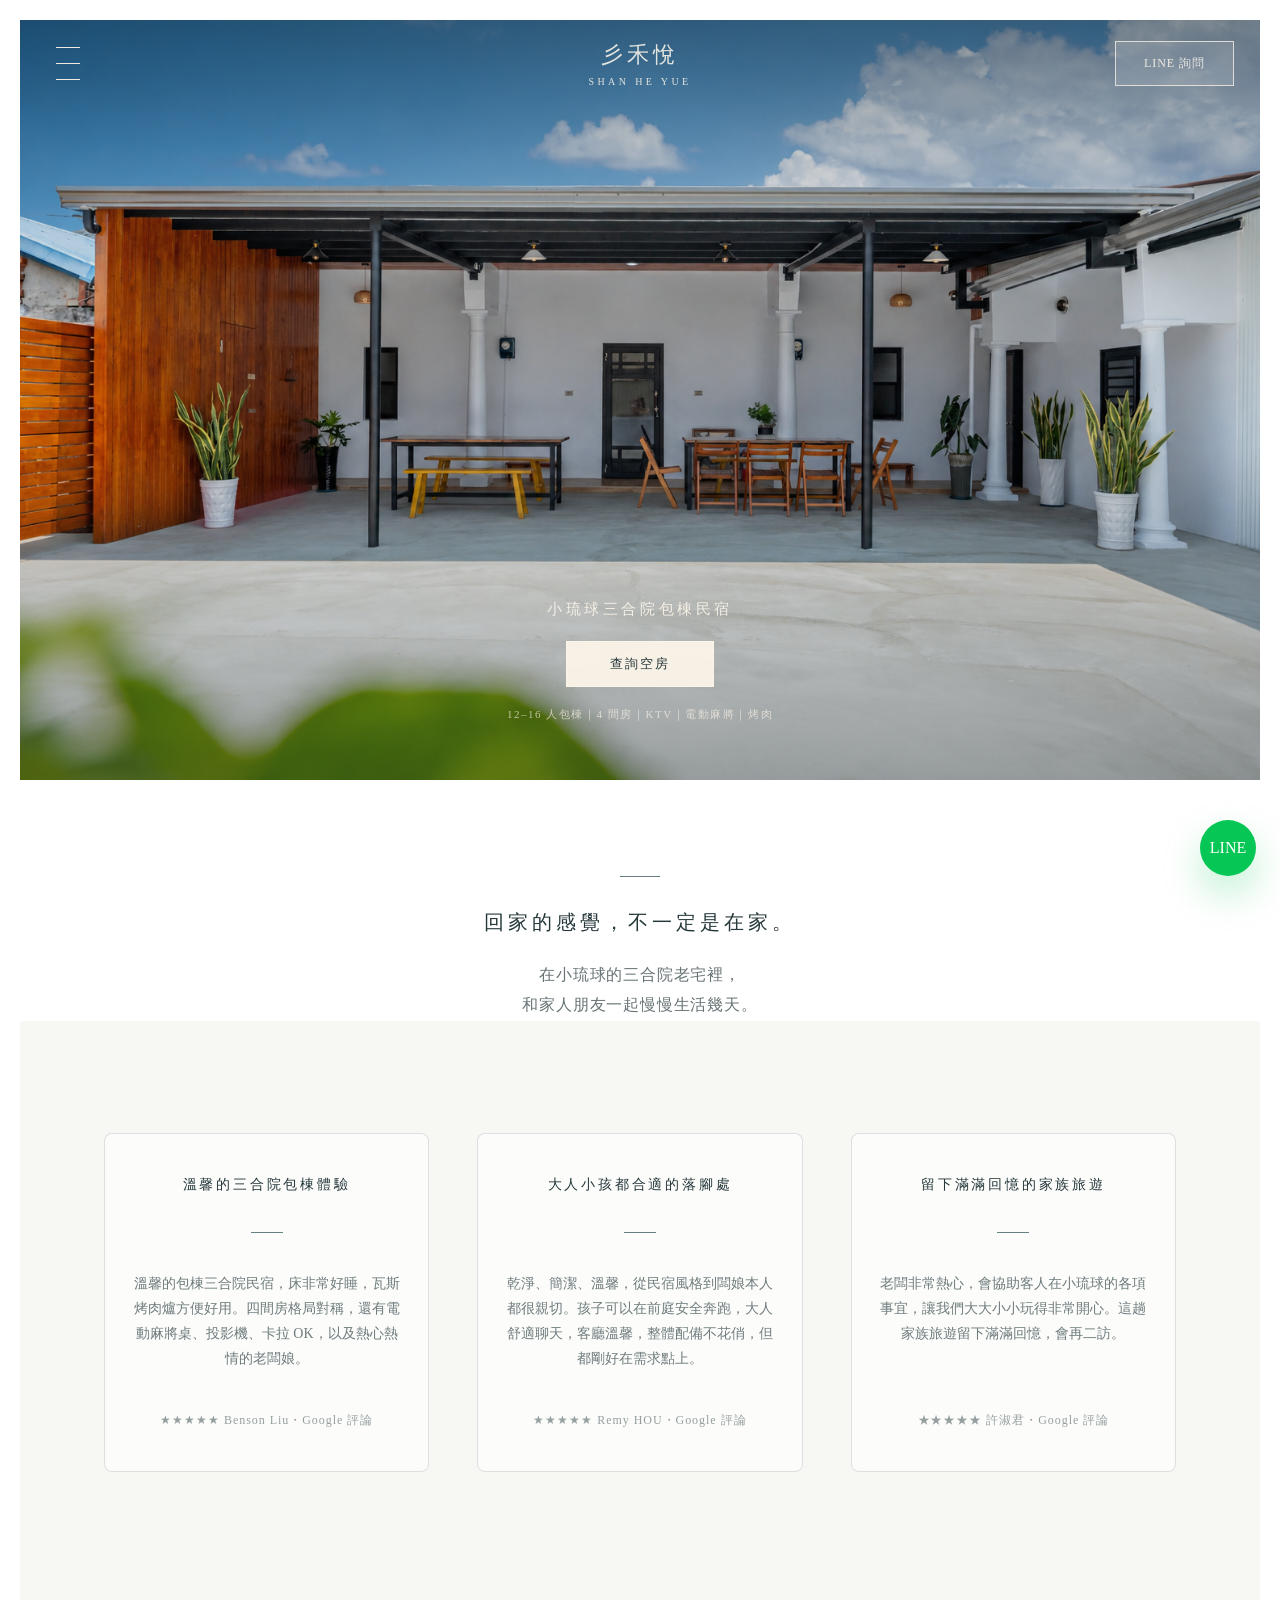
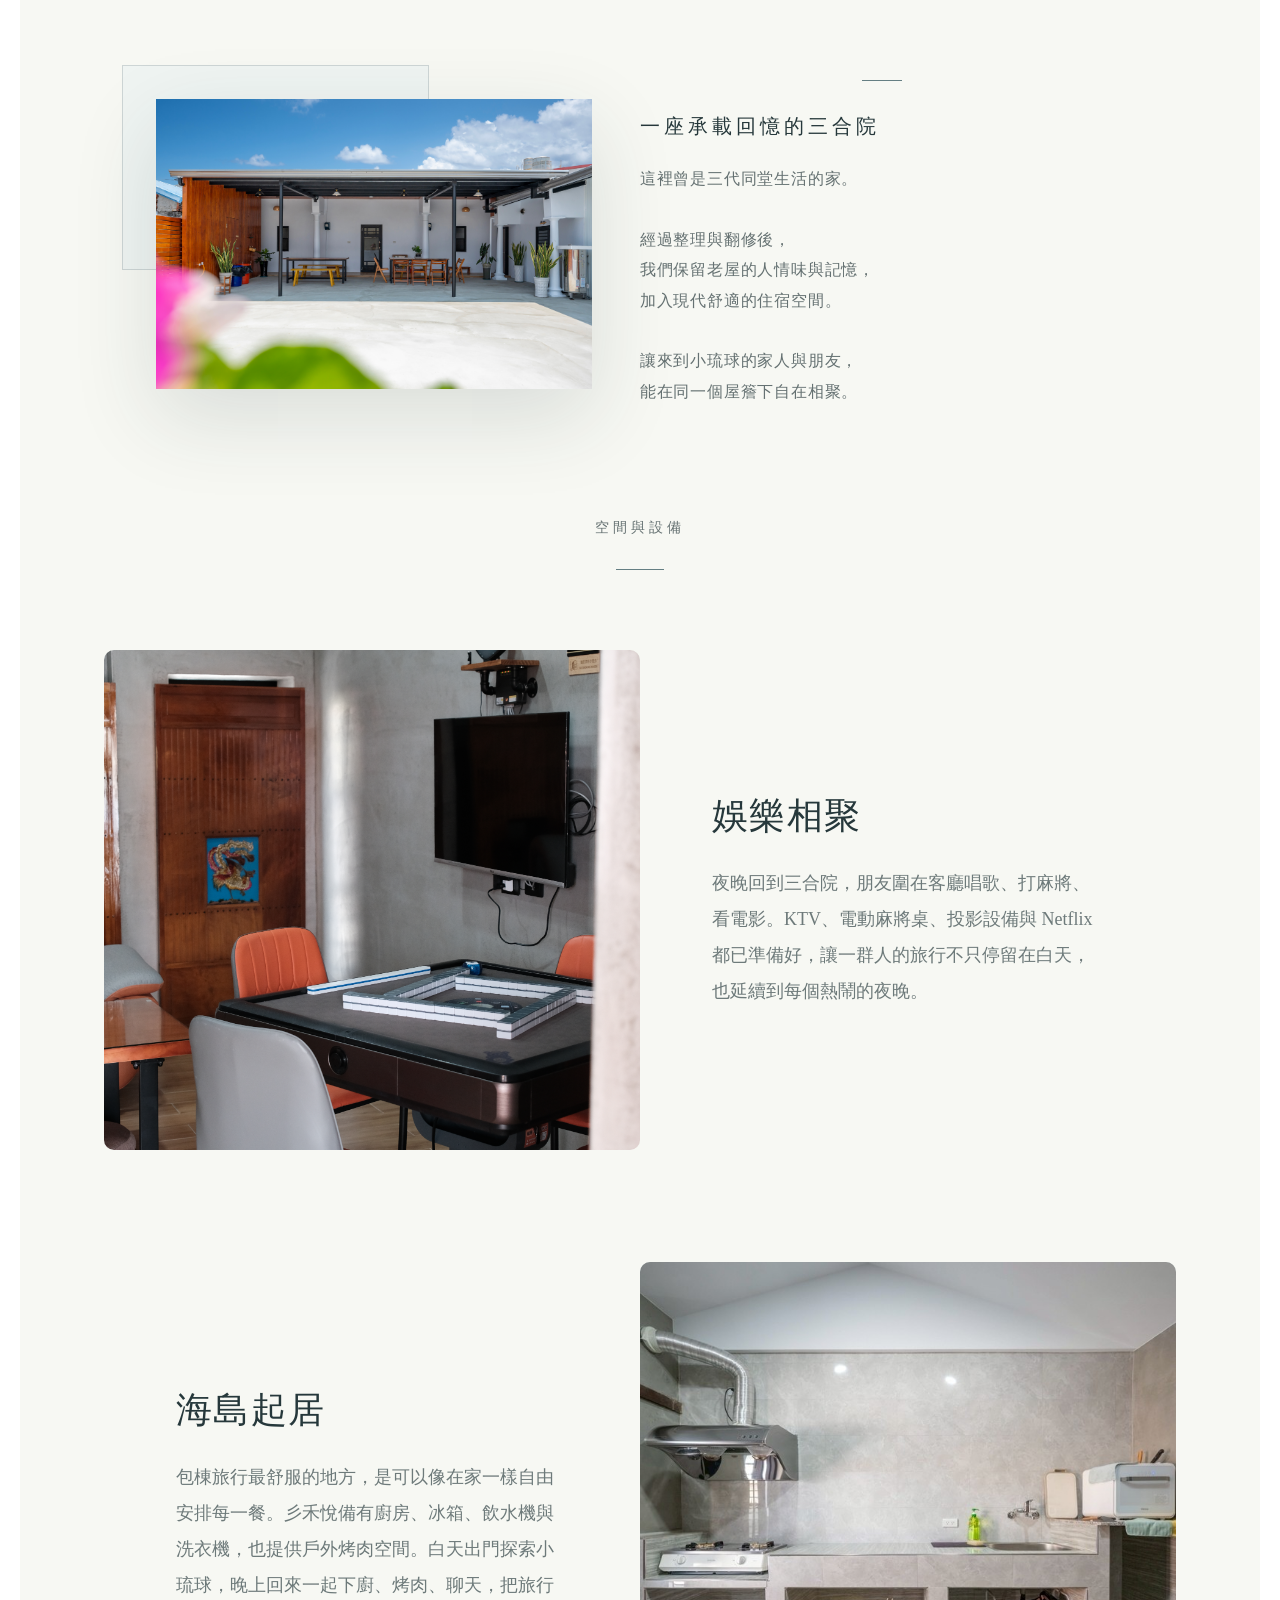
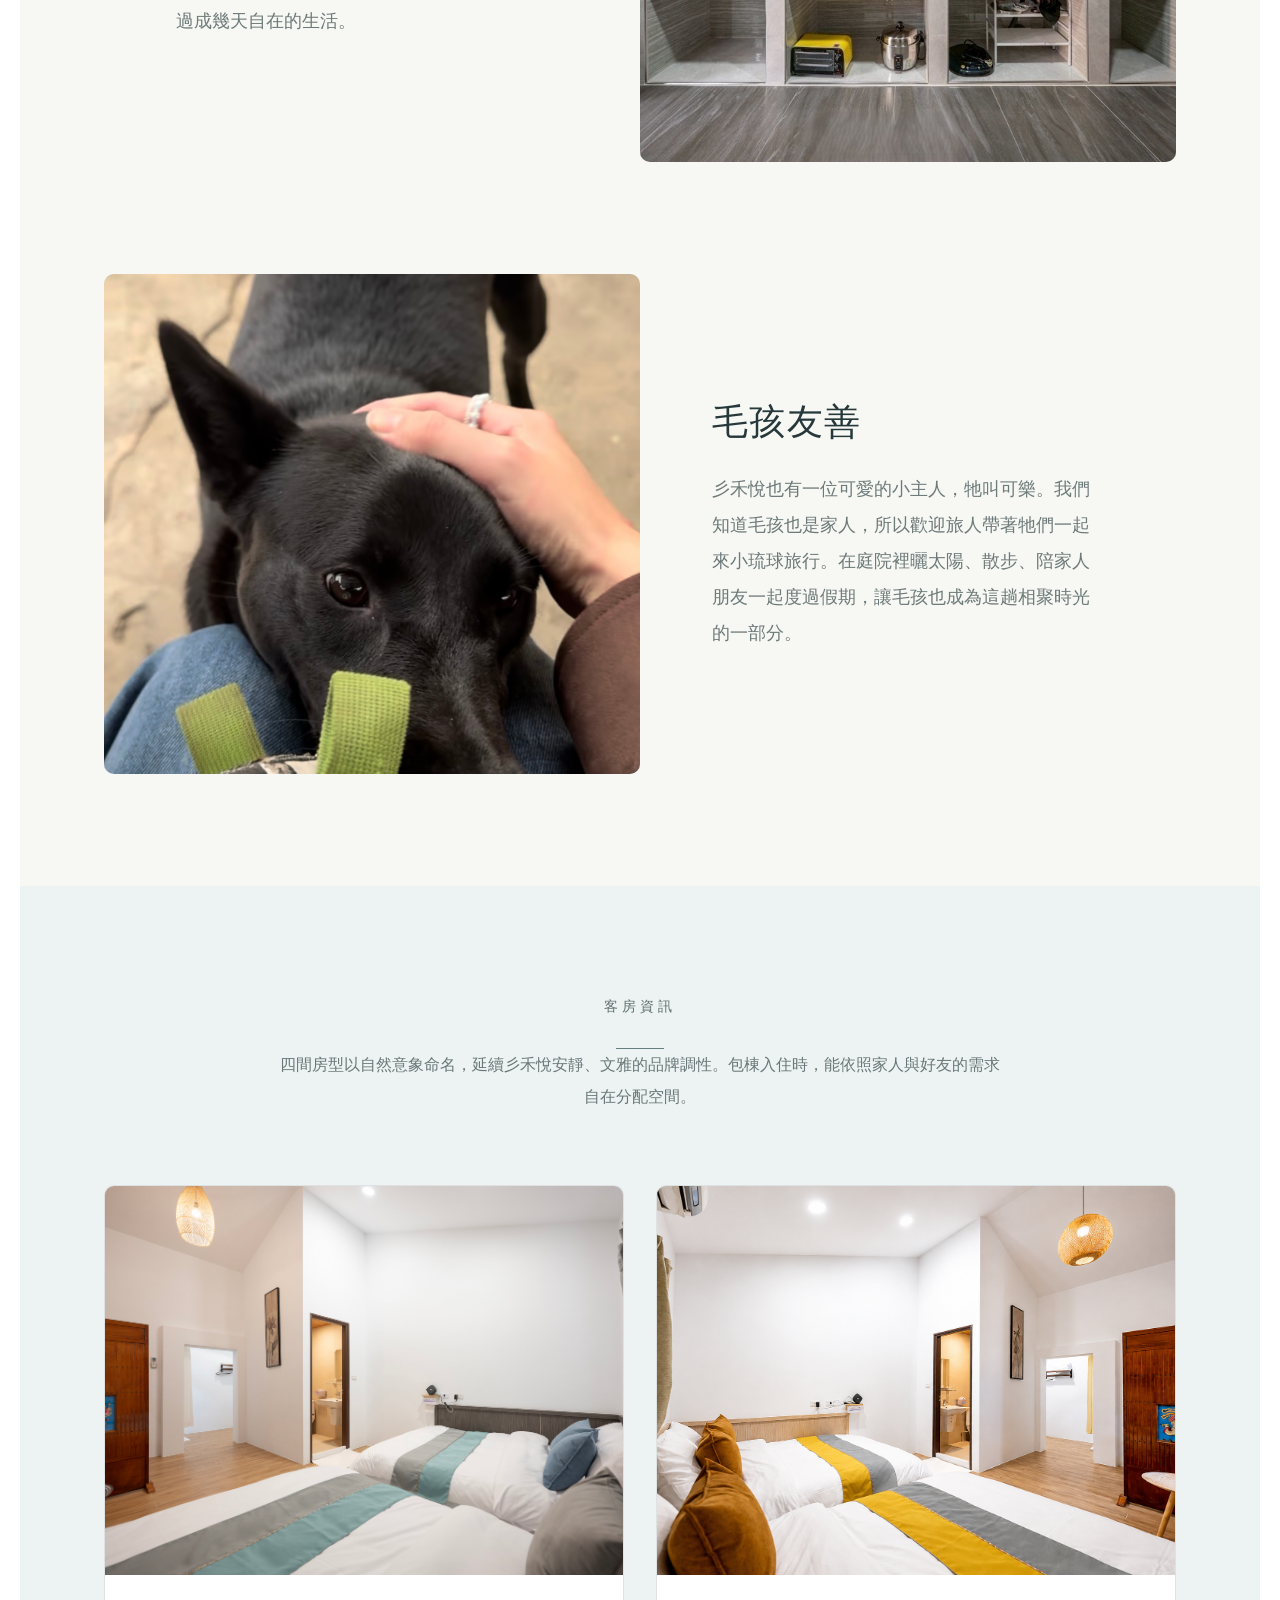
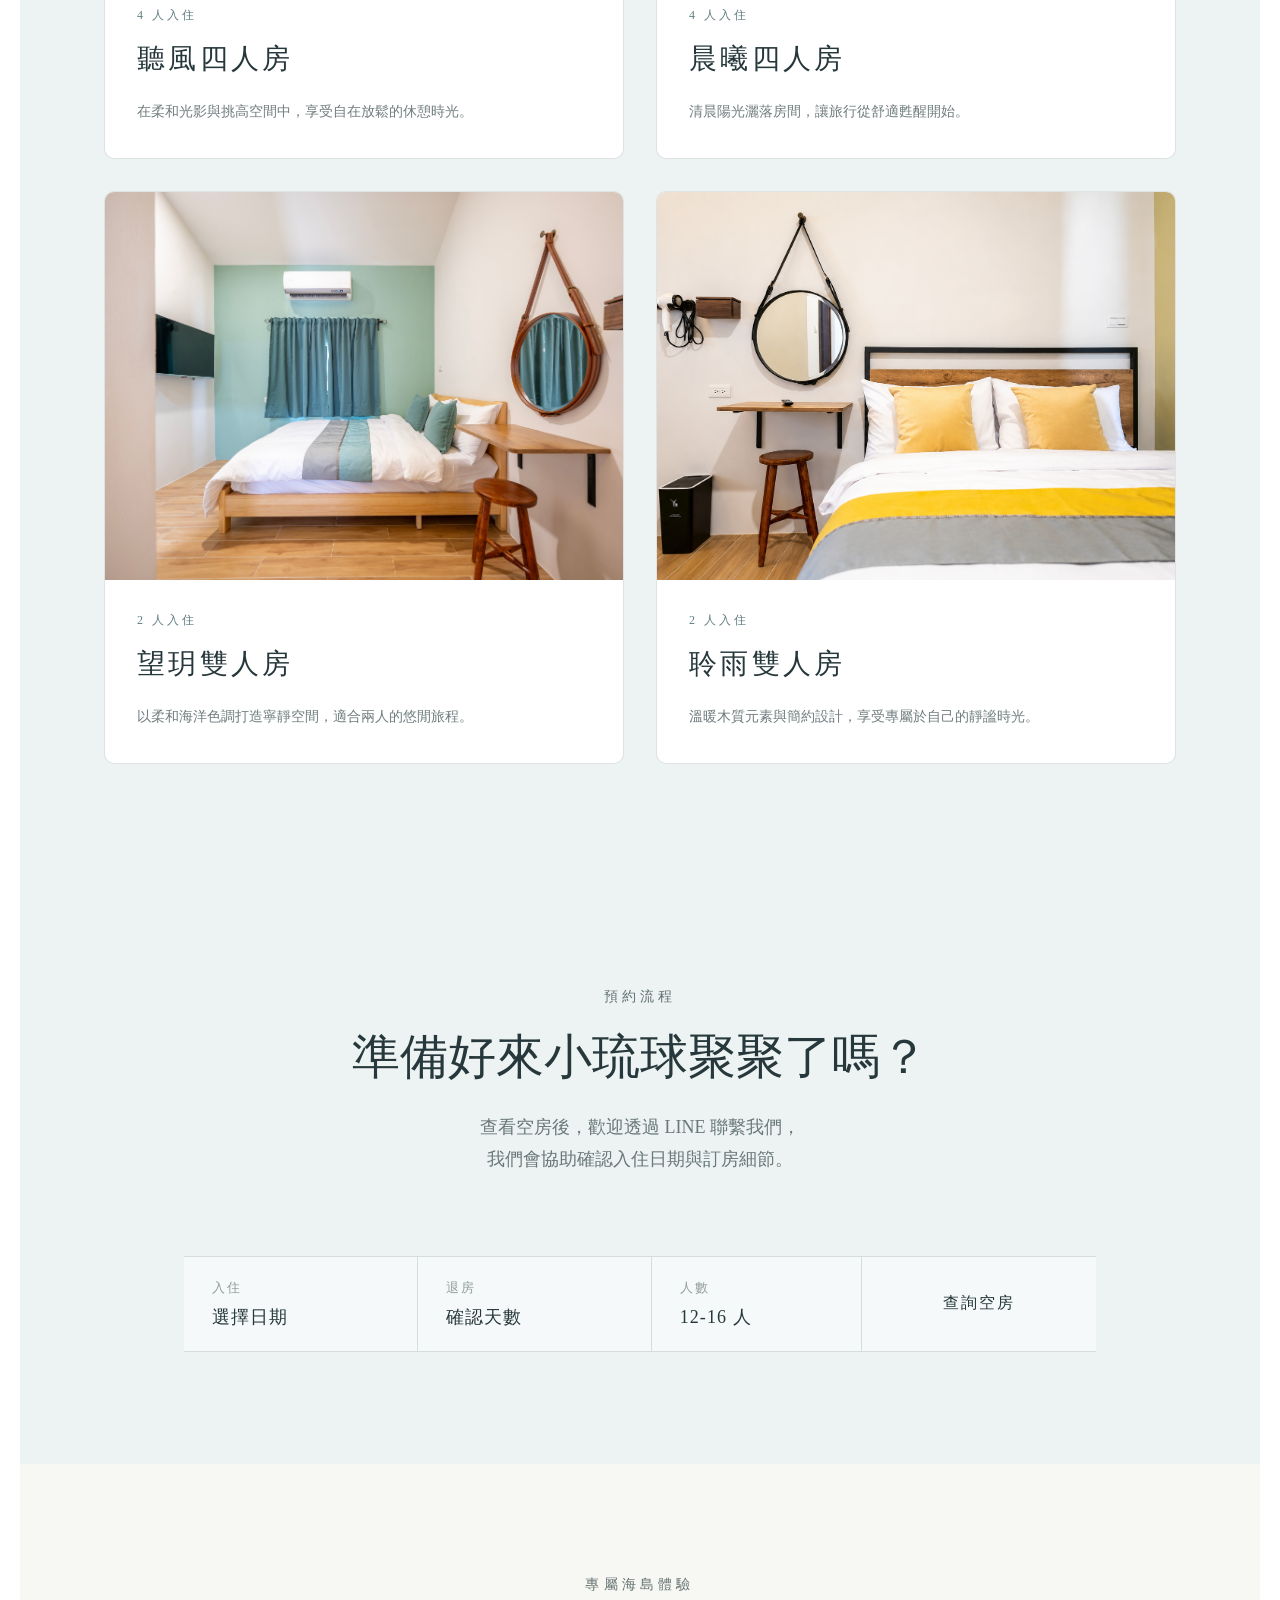
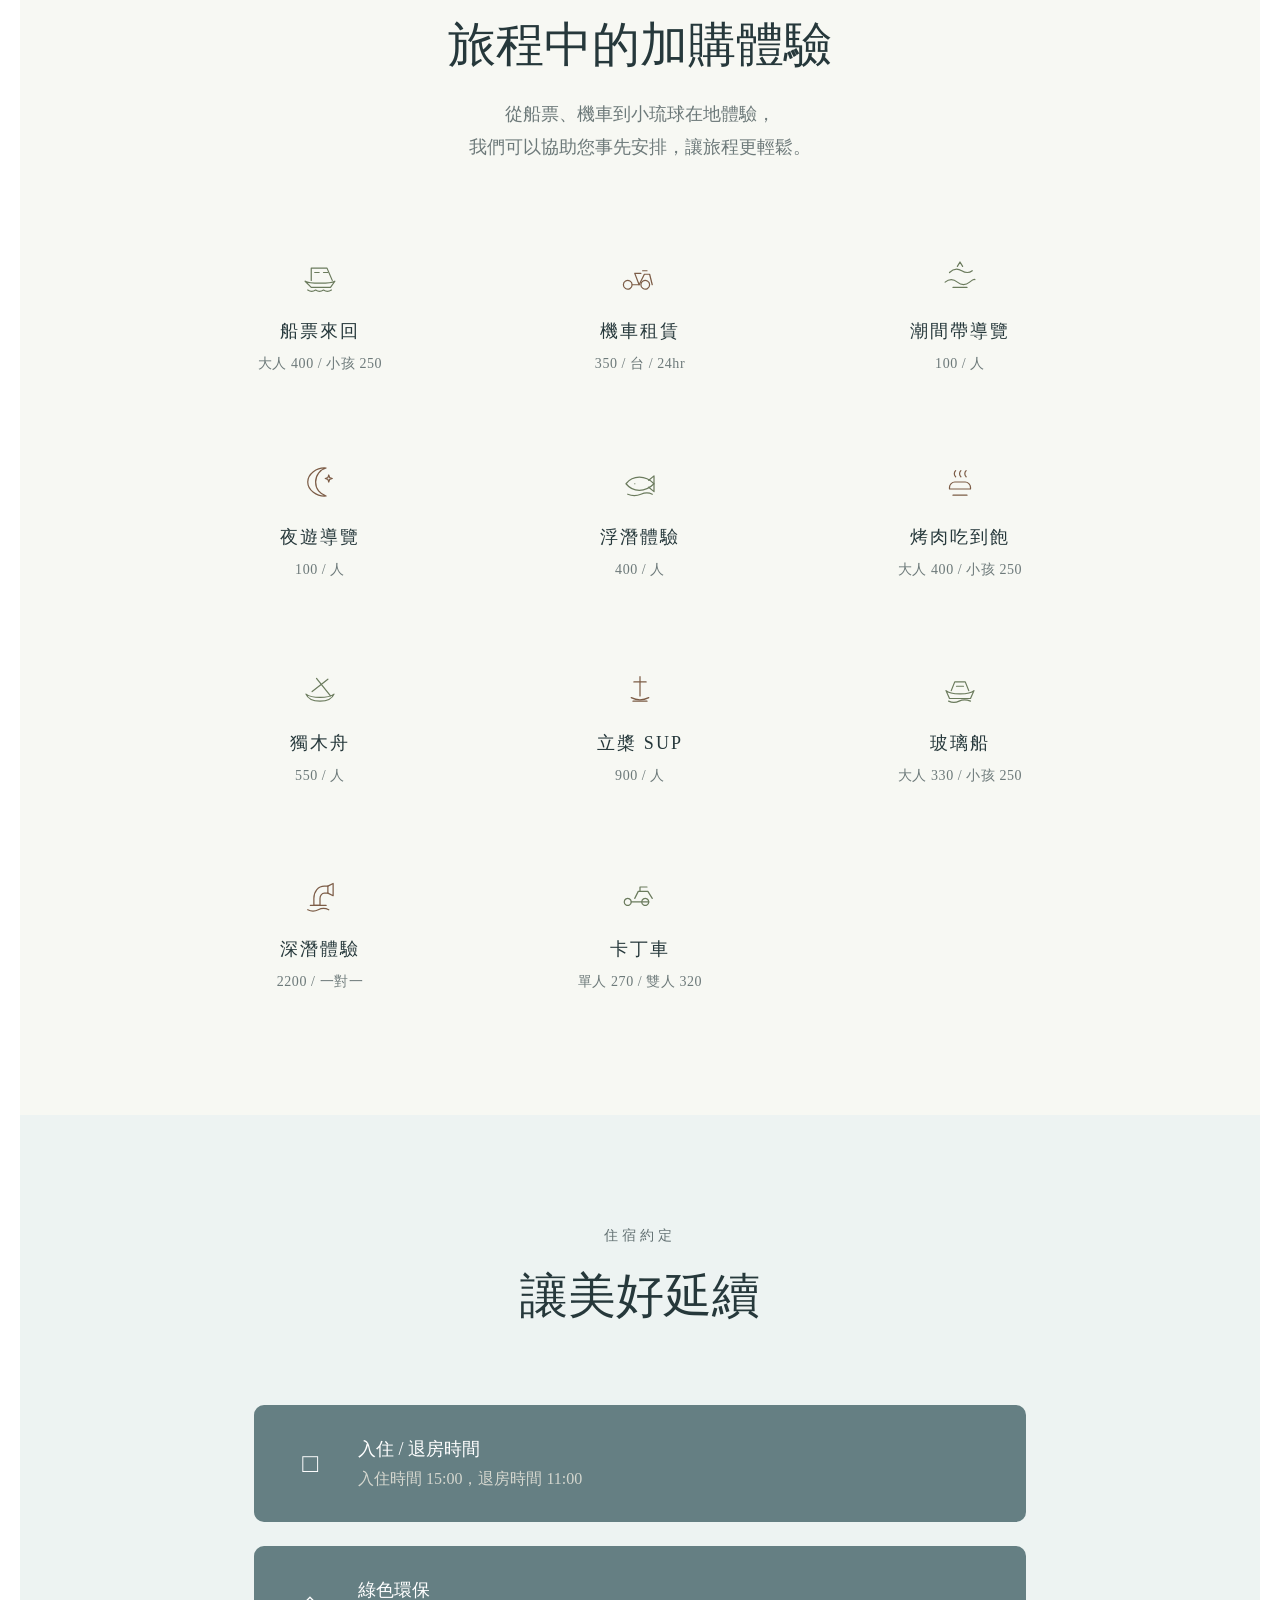
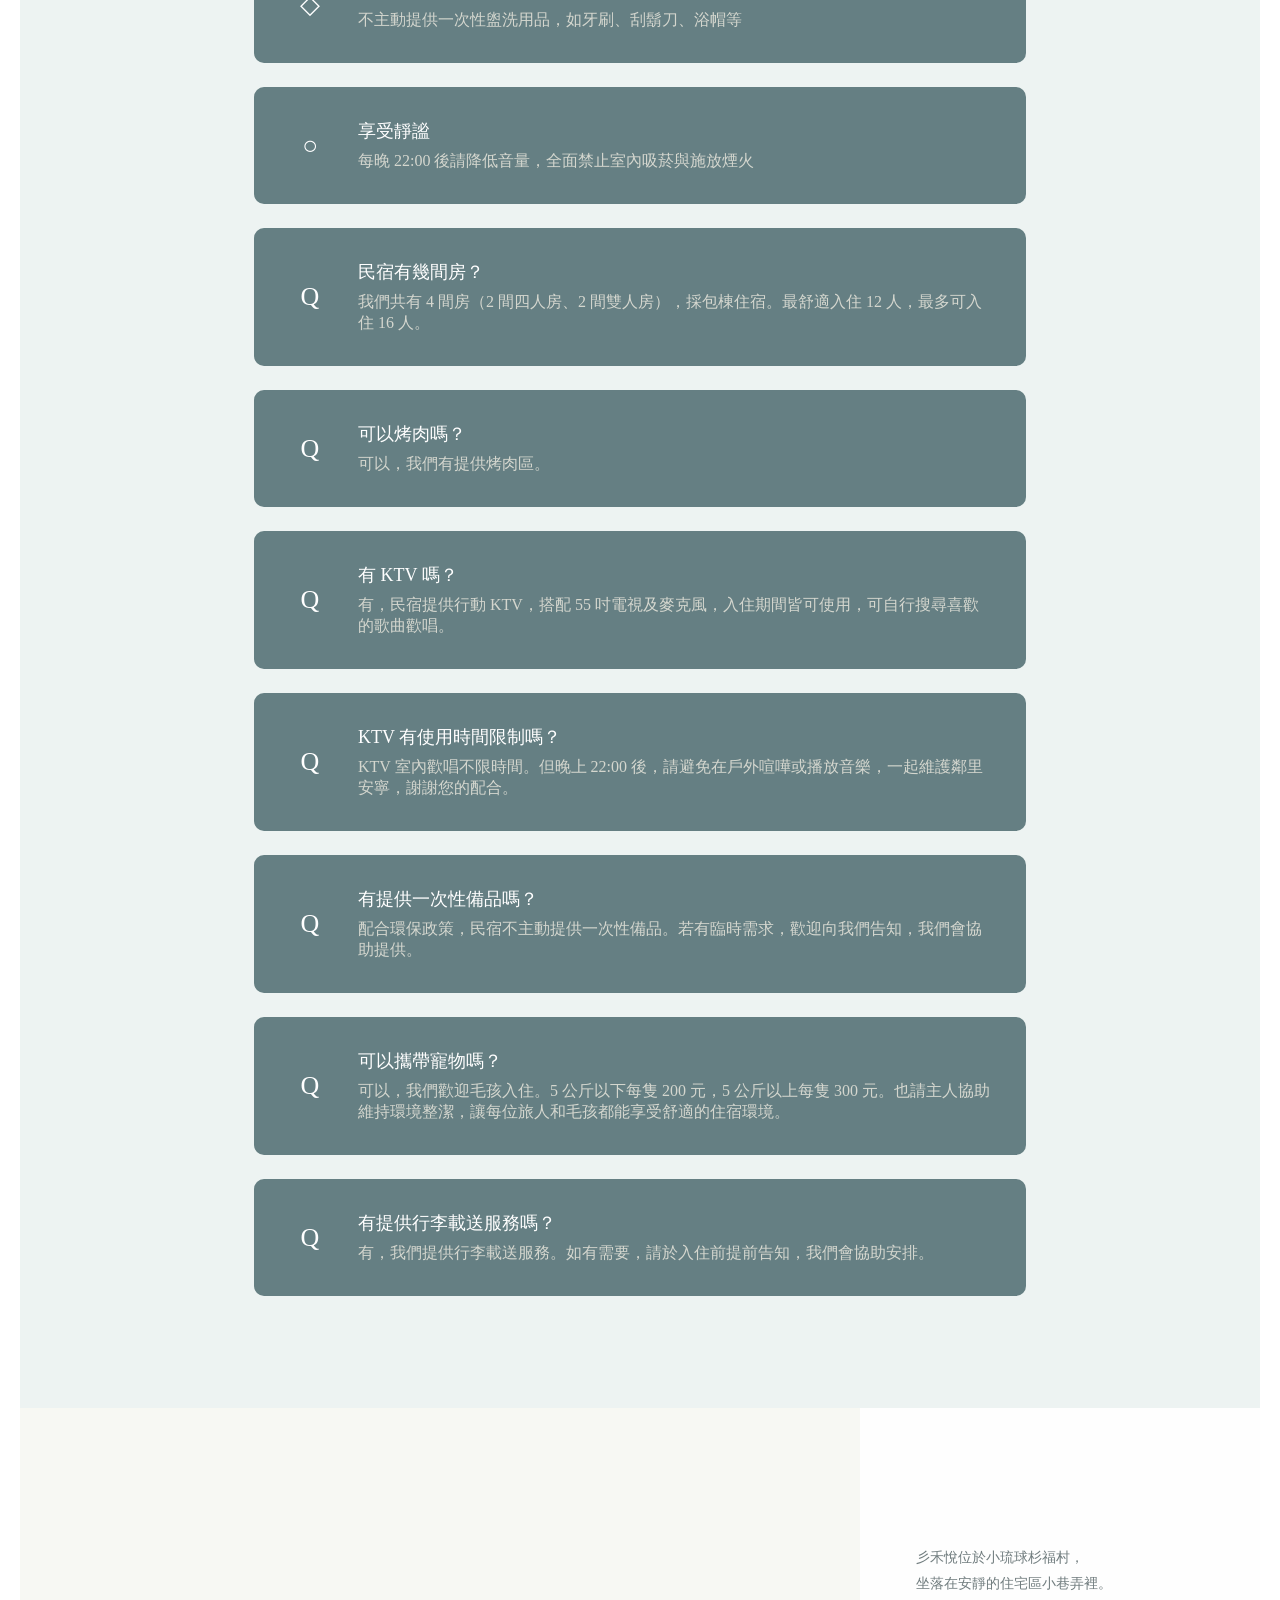
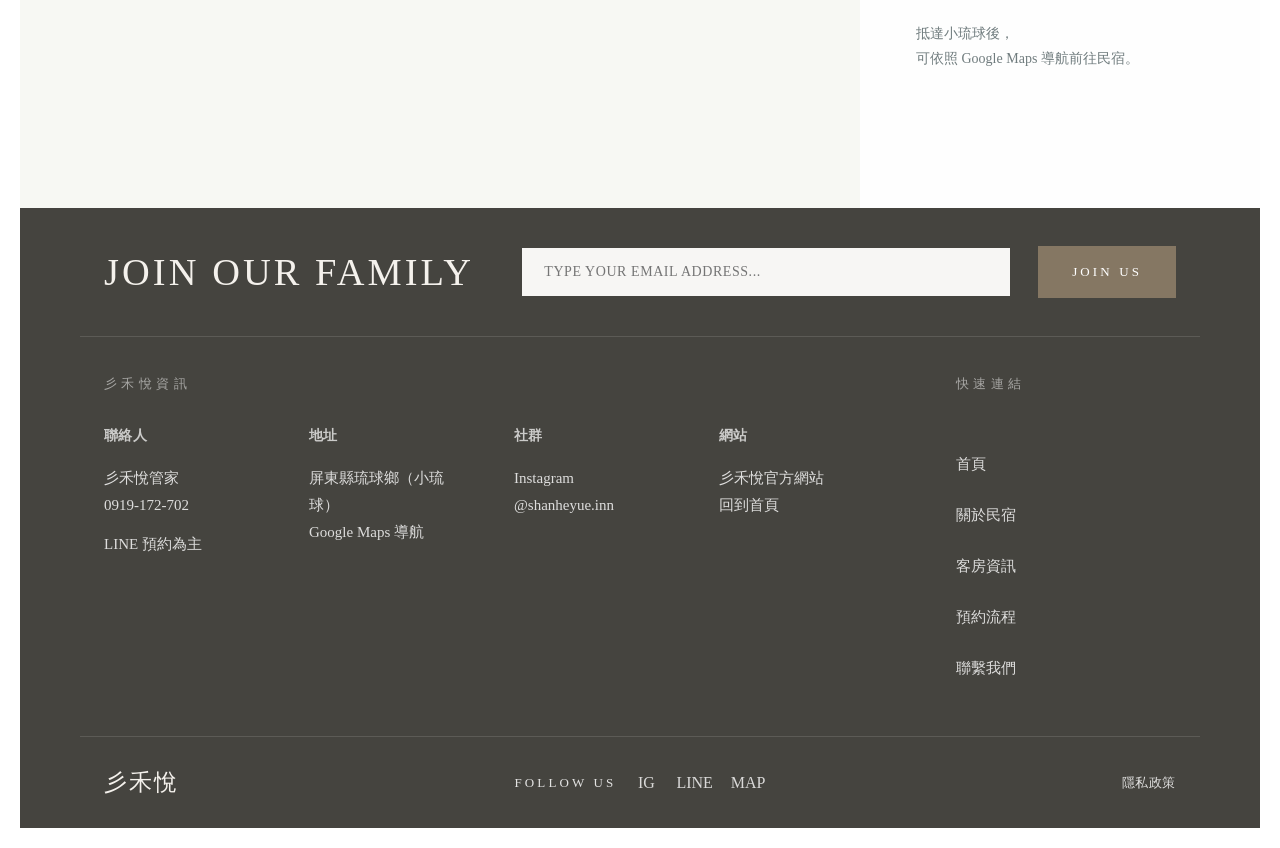
==== commit fdf4cd7e: "Update sanheyue preview site" ====
--- a/github-pages-upload/index.html
+++ b/github-pages-upload/index.html
@@ -79,12 +79,14 @@
       }
 
       .nav-inner {
+        position: relative;
+        min-height: 74px;
         max-width: none;
         margin: 0 auto;
         padding: 20px 26px;
-        display: flex;
+        display: grid;
+        grid-template-columns: 1fr auto 1fr;
         align-items: center;
-        justify-content: space-between;
         gap: 32px;
       }
 
@@ -93,16 +95,79 @@
       }
 
       .nav-brand {
-        font-size: 20px;
-        letter-spacing: 0.12em;
+        display: grid;
+        gap: 6px;
+        justify-items: center;
         color: rgba(255, 248, 236, 0.92);
+        text-align: center;
         transition: color 260ms ease;
       }
 
-      .nav-links {
-        display: flex;
-        align-items: center;
-        gap: 0;
+      .nav-brand-main {
+        font-size: 22px;
+        letter-spacing: 0.18em;
+      }
+
+      .nav-brand-sub {
+        font-size: 10px;
+        letter-spacing: 0.34em;
+      }
+
+      .nav-menu-button {
+        width: 44px;
+        height: 44px;
+        display: inline-grid;
+        place-items: center;
+        border: 0;
+        background: transparent;
+        color: rgba(255, 248, 236, 0.92);
+        cursor: pointer;
+        transition: color 260ms ease;
+      }
+
+      .nav-menu-button span,
+      .nav-menu-button::before,
+      .nav-menu-button::after {
+        content: "";
+        display: block;
+        width: 24px;
+        height: 1px;
+        background: currentColor;
+      }
+
+      .nav-menu-button span {
+        margin: 6px 0;
+      }
+
+      .nav-menu-button-lines {
+        display: grid;
+      }
+
+      .nav-menu-panel {
+        position: absolute;
+        left: 26px;
+        top: calc(100% + 10px);
+        min-width: 180px;
+        display: grid;
+        gap: 14px;
+        padding: 18px 20px;
+        background: rgba(255, 255, 255, 0.94);
+        color: var(--foreground);
+        opacity: 0;
+        pointer-events: none;
+        transform: translateY(-6px);
+        transition:
+          opacity 200ms ease,
+          transform 200ms ease;
+      }
+
+      .nav-menu-button:hover + .nav-menu-panel,
+      .nav-menu-button:focus + .nav-menu-panel,
+      .nav-menu-panel:hover,
+      .nav-menu-panel:focus-within {
+        opacity: 1;
+        pointer-events: auto;
+        transform: translateY(0);
       }
 
       .nav a {
@@ -112,20 +177,9 @@
         transition: color 240ms ease;
       }
 
-      .nav-links a {
-        position: relative;
-        padding: 0 18px;
-      }
-
-      .nav-links a:not(:last-child)::after {
-        content: "";
-        position: absolute;
-        right: 0;
-        top: 50%;
-        width: 1px;
-        height: 14px;
-        background: rgba(255, 248, 236, 0.42);
-        transform: translateY(-50%);
+      .nav-menu-panel a {
+        color: rgba(38, 56, 59, 0.74);
+        letter-spacing: 0.16em;
       }
 
       .nav a:hover {
@@ -136,19 +190,21 @@
         color: var(--foreground);
       }
 
+      .nav.is-scrolled .nav-menu-button {
+        color: var(--foreground);
+      }
+
       .nav.is-scrolled a {
         color: rgba(38, 56, 59, 0.72);
       }
 
-      .nav.is-scrolled a:hover {
+      .nav.is-scrolled a:hover,
+      .nav-menu-panel a:hover {
         color: var(--foreground);
       }
 
-      .nav.is-scrolled .nav-links a:not(:last-child)::after {
-        background: rgba(38, 56, 59, 0.28);
-      }
-
       .nav-cta {
+        justify-self: end;
         border: 1px solid rgba(255, 248, 236, 0.72);
         border-radius: 0;
         padding: 13px 28px;
@@ -178,40 +234,6 @@
         color: #ffffff;
       }
 
-      .lang-toggle {
-        border: 1px solid rgba(255, 248, 236, 0.72);
-        border-radius: 0;
-        padding: 12px 16px;
-        background: rgba(255, 255, 255, 0.08);
-        color: rgba(255, 248, 236, 0.92);
-        font-family: inherit;
-        font-size: 11px;
-        letter-spacing: 0.12em;
-        cursor: pointer;
-        transition:
-          background 240ms ease,
-          border-color 240ms ease,
-          color 240ms ease;
-      }
-
-      .lang-toggle:hover {
-        border-color: #ffffff;
-        background: rgba(255, 255, 255, 0.18);
-        color: #ffffff;
-      }
-
-      .nav.is-scrolled .lang-toggle {
-        border-color: rgba(38, 56, 59, 0.32);
-        background: transparent;
-        color: var(--foreground);
-      }
-
-      .nav.is-scrolled .lang-toggle:hover {
-        border-color: var(--foreground);
-        background: transparent;
-        color: var(--foreground);
-      }
-
       main {
         width: min(1240px, calc(100% - 40px));
         margin: 20px auto;
@@ -226,185 +248,78 @@
       }
 
       .hero-title {
+        --hero-parallax-y: 0px;
         min-height: 760px;
         display: grid;
-        grid-template-columns: 130px 1fr 130px;
-        align-items: center;
+        grid-template-columns: 1fr;
+        align-items: end;
         position: relative;
         overflow: hidden;
         text-align: center;
         margin: 0;
-        padding: 176px 52px 92px;
+        padding: 176px 52px 58px;
         color: var(--surface);
         background:
-          linear-gradient(90deg, rgba(26, 48, 53, 0.62), rgba(26, 48, 53, 0.2) 45%, rgba(26, 48, 53, 0.34)),
-          url("public/images/sanheyue-exterior-front.jpeg") center / cover;
-      }
-
-      .hero-copy {
+          linear-gradient(
+            180deg,
+            rgba(18, 31, 34, 0.46) 0%,
+            rgba(18, 31, 34, 0.12) 26%,
+            rgba(18, 31, 34, 0.04) 56%,
+            rgba(18, 31, 34, 0.42) 100%
+          ),
+          url("public/images/hero.3.png") center calc(50% + var(--hero-parallax-y)) / cover;
+      }
+
+      .hero-footer {
         display: flex;
         flex-direction: column;
         align-items: center;
-        justify-content: center;
-        grid-column: 2;
-        max-width: 820px;
+        width: min(780px, 100%);
         margin: 0 auto;
         padding: 0;
       }
 
-      .hero-copy h1 {
-        margin: 0 0 28px;
-        font-size: clamp(46px, 6.8vw, 78px);
-        font-weight: 400;
-        line-height: 1.12;
-        letter-spacing: 0.2em;
-        text-shadow: 0 16px 42px rgba(0, 0, 0, 0.2);
-      }
-
-      .hero-title p,
-      .hero-copy p {
+      .hero-caption {
         margin: 0;
-        font-size: 16px;
-        letter-spacing: 0.14em;
-        color: rgba(255, 248, 236, 0.86);
-      }
-
-      .hero-subtitle {
         color: rgba(255, 248, 236, 0.86);
         font-size: 15px;
-        line-height: 2;
-        letter-spacing: 0.14em;
-      }
-
-      .hero-kicker {
-        margin: 0 0 18px;
-        color: rgba(255, 248, 236, 0.72);
-        font-size: 12px;
-        letter-spacing: 0.28em;
-      }
-
-      .hero-actions {
-        display: flex;
-        gap: 14px;
-        margin-top: 34px;
-      }
-
-      .hero-actions a {
-        min-width: 128px;
-        border: 1px solid rgba(255, 248, 236, 0.46);
-        border-radius: 6px;
-        padding: 12px 22px;
-        background: rgba(255, 248, 236, 0.86);
-        color: #26383b;
-        font-size: 13px;
-        letter-spacing: 0.08em;
-      }
-
-      .hero-actions a.primary {
-        border-color: rgba(101, 127, 131, 0.92);
-        background: var(--primary);
-        color: var(--surface);
-      }
-
-      .hero-photo {
-        display: none;
-      }
-
-      .hero-side-menu {
-        grid-column: 1;
-        justify-self: start;
-        display: grid;
-        gap: 16px;
-        text-align: left;
-      }
-
-      .hero-side-menu a {
-        color: rgba(255, 248, 236, 0.74);
-        font-size: 10px;
-        letter-spacing: 0.14em;
-        text-transform: uppercase;
-        transition: color 240ms ease, transform 240ms ease;
-      }
-
-      .hero-side-menu a:hover {
-        color: var(--surface);
-        transform: translateX(4px);
-      }
-
-      .hero-search {
-        position: absolute;
-        left: 50%;
-        bottom: 92px;
-        width: min(680px, calc(100% - 120px));
-        transform: translateX(-50%);
-        display: grid;
-        grid-template-columns: 1.1fr 1.5fr 0.8fr auto;
-        align-items: center;
-        gap: 1px;
-        padding: 12px;
-        background: rgba(235, 244, 243, 0.34);
-        border: 1px solid rgba(255, 248, 236, 0.26);
-        backdrop-filter: blur(14px);
-        box-shadow: 0 22px 70px rgba(18, 36, 40, 0.24);
-      }
-
-      .hero-search span,
-      .hero-search strong {
-        display: block;
-      }
-
-      .hero-search span {
-        margin-bottom: 6px;
-        color: rgba(255, 248, 236, 0.62);
-        font-size: 10px;
-        letter-spacing: 0.18em;
-        text-transform: uppercase;
-      }
-
-      .hero-search strong {
-        color: var(--surface);
-        font-size: 13px;
-        font-weight: 400;
-        letter-spacing: 0.08em;
-      }
-
-      .hero-search a {
+        letter-spacing: 0.24em;
+      }
+
+      .hero-availability {
         display: inline-flex;
         align-items: center;
         justify-content: center;
-        min-width: 112px;
-        height: 40px;
-        border: 1px solid rgba(255, 248, 236, 0.56);
-        background: rgba(255, 248, 236, 0.18);
-        color: var(--surface);
-        font-size: 12px;
+        min-width: 148px;
+        margin-top: 22px;
+        border: 1px solid rgba(255, 248, 236, 0.62);
+        border-radius: 0;
+        padding: 13px 24px;
+        background: rgba(255, 248, 236, 0.9);
+        color: var(--foreground);
+        font-size: 13px;
+        letter-spacing: 0.16em;
+        transition:
+          background 240ms ease,
+          border-color 240ms ease,
+          color 240ms ease;
+      }
+
+      .hero-availability:hover {
+        background: #fff8ec;
+        color: var(--foreground);
+      }
+
+      .hero-photo {
+        display: none;
+      }
+
+      .hero-info-strip {
+        margin: 20px 0 0;
+        color: rgba(255, 248, 236, 0.66);
+        font-size: 11px;
+        font-weight: 400;
         letter-spacing: 0.14em;
-        transition: background 240ms ease, color 240ms ease;
-      }
-
-      .hero-search a:hover {
-        background: var(--surface);
-        color: var(--foreground);
-      }
-
-      .hero-dots {
-        position: absolute;
-        left: 50%;
-        bottom: 38px;
-        transform: translateX(-50%);
-        display: flex;
-        gap: 9px;
-      }
-
-      .hero-dots span {
-        width: 5px;
-        height: 5px;
-        border-radius: 999px;
-        background: rgba(255, 248, 236, 0.5);
-      }
-
-      .hero-dots span:first-child {
-        background: var(--surface);
       }
 
       .image-story {
@@ -415,7 +330,7 @@
 
       .image-story.reverse {
         display: grid;
-        grid-template-columns: minmax(240px, 0.9fr) 86px minmax(320px, 1fr);
+        grid-template-columns: minmax(240px, 0.9fr) minmax(320px, 1fr);
         align-items: center;
         gap: 48px;
       }
@@ -442,7 +357,7 @@
       }
 
       .image-story.reverse .story-card {
-        grid-column: 3;
+        grid-column: 2;
         margin-left: 0;
         text-align: left;
         padding: 0;
@@ -468,19 +383,7 @@
       .image-story.reverse .story-image img {
         position: relative;
         z-index: 1;
-        aspect-ratio: 4 / 5;
         height: auto;
-        object-fit: cover;
-      }
-
-      .image-story.reverse::after {
-        content: "ABOUT US";
-        grid-column: 2;
-        justify-self: center;
-        writing-mode: vertical-rl;
-        color: rgba(38, 56, 59, 0.7);
-        font-size: 22px;
-        letter-spacing: 0.12em;
       }
 
       .story-card::before {
@@ -967,59 +870,162 @@
         line-height: 1.8;
       }
 
-      .contact-row,
-      .social-link {
+      .footer-contact {
+        background: #45443f;
+        color: rgba(255, 255, 255, 0.86);
+      }
+
+      .footer-newsletter {
+        display: grid;
+        grid-template-columns: minmax(260px, 0.8fr) minmax(320px, 1fr) auto;
+        align-items: center;
+        gap: 28px;
+        padding: 38px 24px;
+        border-bottom: 1px solid rgba(255, 255, 255, 0.12);
+      }
+
+      .footer-newsletter h2 {
+        margin: 0;
+        color: #f4f1ec;
+        font-size: clamp(30px, 3vw, 44px);
+        font-weight: 400;
+        letter-spacing: 0.08em;
+        text-transform: uppercase;
+      }
+
+      .footer-newsletter input {
+        width: 100%;
+        height: 48px;
+        border: 0;
+        padding: 0 22px;
+        background: #f7f6f4;
+        color: #45443f;
+        font: inherit;
+        font-size: 14px;
+        letter-spacing: 0.04em;
+      }
+
+      .footer-newsletter button {
+        height: 52px;
+        border: 0;
+        padding: 0 34px;
+        background: #857763;
+        color: #fff;
+        font: inherit;
+        font-size: 13px;
+        letter-spacing: 0.24em;
+        text-transform: uppercase;
+        cursor: pointer;
+      }
+
+      .footer-directory {
+        display: grid;
+        grid-template-columns: 1fr 220px;
+        gap: 80px;
+        padding: 38px 24px 54px;
+        border-bottom: 1px solid rgba(255, 255, 255, 0.12);
+      }
+
+      .footer-kicker {
+        margin: 0 0 34px;
+        color: rgba(255, 255, 255, 0.52);
+        font-size: 13px;
+        letter-spacing: 0.34em;
+        text-transform: uppercase;
+      }
+
+      .footer-contact-grid {
+        display: grid;
+        grid-template-columns: repeat(4, minmax(0, 1fr));
+        gap: 48px;
+      }
+
+      .footer-contact-item span {
+        display: block;
+        margin-bottom: 20px;
+        color: rgba(255, 255, 255, 0.72);
+        font-size: 14px;
+        font-weight: 600;
+        letter-spacing: 0.02em;
+      }
+
+      .footer-contact-item strong,
+      .footer-contact-item a,
+      .footer-contact-item small,
+      .footer-side-links a {
+        display: block;
+        color: rgba(255, 255, 255, 0.82);
+        font-size: 15px;
+        font-weight: 400;
+        line-height: 1.8;
+      }
+
+      .footer-contact-item small {
+        margin-top: 12px;
+      }
+
+      .footer-contact-item a,
+      .footer-side-links a {
+        width: fit-content;
+        transition: color 220ms ease;
+      }
+
+      .footer-contact-item a:hover,
+      .footer-side-links a:hover {
+        color: #ffffff;
+      }
+
+      .footer-side-links {
+        display: grid;
+        gap: 24px;
+        align-content: start;
+      }
+
+      .footer-bottom {
+        background: #45443f;
+        padding: 30px 24px;
+      }
+
+      .footer-bottom .container {
+        display: grid;
+        grid-template-columns: 1fr auto 1fr;
+        align-items: center;
+        gap: 24px;
+        color: rgba(255, 255, 255, 0.8);
+      }
+
+      .footer-brand {
+        color: #f4f1ec;
+        font-size: 23px;
+        letter-spacing: 0.08em;
+      }
+
+      .footer-social {
         display: flex;
         align-items: center;
-        gap: 12px;
-      }
-
-      .contact-list,
-      .social-list {
-        display: grid;
-        gap: 14px;
-      }
-
-      .social-link {
-        width: fit-content;
-        transition:
-          color 260ms ease,
-          transform 260ms ease;
-      }
-
-      .social-link:hover {
-        transform: translateX(4px);
-      }
-
-      .social-link.ig:hover,
-      .social-link.ig:hover span {
-        color: #c13584;
-      }
-
-      .social-link.gmap:hover,
-      .social-link.gmap:hover span {
-        color: #2e7d32;
-      }
-
-      .footer-bottom {
-        border-top: 1px solid var(--border);
-        padding: 32px 24px;
-        background: var(--background);
-      }
-
-      .footer-bottom .container {
-        display: flex;
-        justify-content: space-between;
+        gap: 18px;
+        color: rgba(255, 255, 255, 0.85);
+        font-size: 13px;
+        letter-spacing: 0.24em;
+        text-transform: uppercase;
+      }
+
+      .footer-social a {
+        display: inline-flex;
         align-items: center;
-        gap: 18px;
-        color: var(--muted-soft);
-        font-size: 12px;
-        letter-spacing: 0.08em;
-      }
-
-      .footer-bottom nav {
-        display: flex;
-        gap: 32px;
+        justify-content: center;
+        min-width: 24px;
+        color: rgba(255, 255, 255, 0.8);
+        font-size: 16px;
+        letter-spacing: 0;
+      }
+
+      .footer-policy {
+        justify-self: end;
+        color: rgba(255, 255, 255, 0.82);
+        font-size: 13px;
+        letter-spacing: 0.04em;
+        text-transform: uppercase;
       }
 
       .line-button {
@@ -1290,52 +1296,41 @@
           overflow-x: auto;
         }
 
-        .nav-brand,
+        .nav-inner {
+          grid-template-columns: auto 1fr auto;
+          gap: 14px;
+          overflow: visible;
+        }
+
+        .nav-brand-main {
+          font-size: 18px;
+        }
+
+        .nav-brand-sub {
+          font-size: 9px;
+          letter-spacing: 0.24em;
+        }
+
+        .nav-menu-panel {
+          left: 18px;
+        }
+
         .nav-cta {
-          display: none;
-        }
-
-        .nav-links {
-          gap: 28px;
+          padding: 10px 14px;
+          font-size: 10px;
+          letter-spacing: 0.1em;
         }
 
         .hero-title {
+          --hero-parallax-y: 0px;
           min-height: auto;
           grid-template-columns: 1fr;
-          padding: 110px 24px 210px;
-        }
-
-        .hero-copy {
-          padding: 0;
-        }
-
-        .hero-copy h1 {
-          font-size: 46px;
-        }
-
-        .hero-actions {
-          flex-wrap: wrap;
-        }
-
-        .hero-side-menu {
-          display: none;
-        }
-
-        .hero-search {
-          bottom: 70px;
-          width: calc(100% - 48px);
-          grid-template-columns: 1fr;
-          gap: 12px;
-          padding: 18px;
-          text-align: center;
-        }
-
-        .hero-search a {
-          width: 100%;
-        }
-
-        .hero-dots {
-          bottom: 30px;
+          padding: 320px 24px 44px;
+        }
+
+        .hero-info-strip {
+          font-size: 12px;
+          line-height: 1.9;
         }
 
         .hero-photo {
@@ -1358,14 +1353,6 @@
 
         .image-story {
           padding: 72px 28px 0;
-        }
-
-        .image-story.reverse::after {
-          display: block;
-          margin: 32px 0 0;
-          writing-mode: horizontal-tb;
-          text-align: center;
-          font-size: 14px;
         }
 
         .image-story.reverse .story-image::before {
@@ -1422,9 +1409,34 @@
           padding: 36px 28px;
         }
 
-        .footer-bottom .container,
-        .footer-bottom nav {
-          flex-direction: column;
+        .footer-newsletter,
+        .footer-directory,
+        .footer-contact-grid,
+        .footer-bottom .container {
+          grid-template-columns: 1fr;
+        }
+
+        .footer-newsletter {
+          gap: 18px;
+          padding: 34px 24px;
+        }
+
+        .footer-newsletter button {
+          width: 100%;
+        }
+
+        .footer-directory {
+          gap: 40px;
+        }
+
+        .footer-contact-grid {
+          gap: 30px;
+        }
+
+        .footer-social,
+        .footer-policy,
+        .footer-brand {
+          justify-self: start;
         }
 
         .availability-modal {
@@ -1473,61 +1485,34 @@
   <body>
     <header class="nav">
       <nav class="nav-inner" aria-label="主導覽">
-        <a class="nav-brand" href="#home">彡禾悅</a>
-        <div class="nav-links">
-          <a href="#home">首頁</a>
-          <a href="#about">關於民宿</a>
-          <a href="#amenities">空間設備</a>
-          <a href="#rooms">客房資訊</a>
-          <a href="#booking">預約流程</a>
-          <a href="#experiences">代訂體驗</a>
-          <a href="#contact">聯繫我們</a>
+        <button class="nav-menu-button" type="button" aria-label="開啟選單">
+          <span class="nav-menu-button-lines" aria-hidden="true"></span>
+        </button>
+        <div class="nav-menu-panel">
+          <a href="#about">關於</a>
+          <a href="#amenities">空間</a>
+          <a href="#rooms">房型</a>
+          <a href="#booking">預約</a>
+          <a href="#contact">聯繫</a>
         </div>
-        <a class="nav-cta" href="#booking">立即預約</a>
-        <button class="lang-toggle" type="button" aria-label="Switch language">EN</button>
+        <a class="nav-brand" href="#home" aria-label="彡禾悅首頁">
+          <span class="nav-brand-main">彡禾悅</span>
+          <span class="nav-brand-sub">SHAN HE YUE</span>
+        </a>
+        <a class="nav-cta" href="https://line.me/R/ti/p/@477rnchd" target="_blank" rel="noopener noreferrer">LINE 詢問</a>
       </nav>
     </header>
 
     <main>
       <section id="home" class="hero">
         <div class="hero-title">
-          <div class="hero-side-menu" aria-label="快速導覽">
-            <a href="#home">Home</a>
-            <a href="#about">About</a>
-            <a href="#rooms">Room</a>
-            <a href="#amenities">Service</a>
-            <a href="#contact">Contact</a>
-          </div>
-          <div class="hero-copy">
-            <h1>彡禾悅</h1>
-            <p class="hero-subtitle">小琉球三合院包棟民宿</p>
-            <div class="hero-actions">
-              <a href="#rooms">查看房型</a>
-              <a href="#booking" class="primary">立即預約</a>
-            </div>
+          <div class="hero-footer">
+            <p class="hero-caption">小琉球三合院包棟民宿</p>
+            <a href="#availability" data-availability-open class="hero-availability">查詢空房</a>
+            <p class="hero-info-strip">12–16 人包棟｜4 間房｜KTV｜電動麻將｜烤肉</p>
           </div>
           <div class="hero-photo">
             <img src="public/images/sanheyue-exterior-front.jpeg" alt="彡禾悅民宿庭院外觀" />
-          </div>
-          <div class="hero-search" aria-label="預約查詢">
-            <div>
-              <span>Booking</span>
-              <strong>LINE 預約</strong>
-            </div>
-            <div>
-              <span>Stay</span>
-              <strong>包棟住宿 / 12-16 人</strong>
-            </div>
-            <div>
-              <span>Room</span>
-              <strong>4 間房</strong>
-            </div>
-            <a href="#availability" data-availability-open>Search</a>
-          </div>
-          <div class="hero-dots" aria-hidden="true">
-            <span></span>
-            <span></span>
-            <span></span>
           </div>
         </div>
 
@@ -1864,29 +1849,65 @@
               抵達小琉球後，<br />
               可依照 Google Maps 導航前往民宿。
             </p>
-            <div class="divider small-line" style="margin-left: 0;"></div>
-            <div class="contact-list">
-              <div class="contact-row"><span>☎</span><a href="tel:0919172702">0919-172-702</a></div>
-              <div class="contact-row"><span>⌖</span><span>屏東縣琉球鄉（小琉球）</span></div>
-              <div class="contact-row"><span>LINE</span><span>LINE 預約為主</span></div>
+          </div>
+        </div>
+
+        <div class="footer-contact">
+          <div class="container footer-newsletter">
+            <h2>JOIN OUR FAMILY</h2>
+            <input type="email" aria-label="Email address" placeholder="TYPE YOUR EMAIL ADDRESS..." />
+            <button type="button">JOIN US</button>
+          </div>
+
+          <div class="container footer-directory">
+            <div>
+              <p class="footer-kicker">彡禾悅資訊</p>
+              <div class="footer-contact-grid">
+                <div class="footer-contact-item">
+                  <span>聯絡人</span>
+                  <strong>彡禾悅管家</strong>
+                  <a href="tel:0919172702">0919-172-702</a>
+                  <small>LINE 預約為主</small>
+                </div>
+                <div class="footer-contact-item">
+                  <span>地址</span>
+                  <strong>屏東縣琉球鄉（小琉球）</strong>
+                  <a href="https://maps.app.goo.gl/tagLzZu646FLm7pb6" target="_blank" rel="noopener noreferrer">Google Maps 導航</a>
+                </div>
+                <div class="footer-contact-item">
+                  <span>社群</span>
+                  <strong>Instagram</strong>
+                  <a href="https://www.instagram.com/shanheyue.inn/" target="_blank" rel="noopener noreferrer">@shanheyue.inn</a>
+                </div>
+                <div class="footer-contact-item">
+                  <span>網站</span>
+                  <strong>彡禾悅官方網站</strong>
+                  <a href="#home">回到首頁</a>
+                </div>
+              </div>
             </div>
-            <div class="divider small-line" style="margin-left: 0;"></div>
-            <div class="social-list">
-              <a class="social-link ig" href="https://www.instagram.com/shanheyue.inn/" target="_blank" rel="noopener noreferrer"><span>Instagram</span><span>Follow us on Instagram</span></a>
-              <a class="social-link gmap" href="https://maps.app.goo.gl/tagLzZu646FLm7pb6" target="_blank" rel="noopener noreferrer"><span>Map</span><span>View on Google Maps</span></a>
+
+            <div class="footer-side-links">
+              <p class="footer-kicker">快速連結</p>
+              <a href="#home">首頁</a>
+              <a href="#about">關於民宿</a>
+              <a href="#rooms">客房資訊</a>
+              <a href="#booking">預約流程</a>
+              <a href="#contact">聯繫我們</a>
             </div>
           </div>
-        </div>
-
-        <div class="footer-bottom">
-          <div class="container">
-            <p>&copy; 2026 彡禾悅 包棟民宿</p>
-            <nav>
-              <a href="#home">首頁</a>
-              <a href="#about">關於民宿</a>
-              <a href="#amenities">空間設備</a>
-              <a href="#contact">聯繫我們</a>
-            </nav>
+
+          <div class="footer-bottom">
+            <div class="container">
+              <div class="footer-brand">彡禾悅</div>
+              <div class="footer-social">
+                <span>FOLLOW US</span>
+                <a href="https://www.instagram.com/shanheyue.inn/" target="_blank" rel="noopener noreferrer" aria-label="Instagram">IG</a>
+                <a href="https://line.me/R/ti/p/@477rnchd" target="_blank" rel="noopener noreferrer" aria-label="LINE">LINE</a>
+                <a href="https://maps.app.goo.gl/tagLzZu646FLm7pb6" target="_blank" rel="noopener noreferrer" aria-label="Google Maps">MAP</a>
+              </div>
+              <a class="footer-policy" href="#rules">隱私政策</a>
+            </div>
           </div>
         </div>
       </footer>
@@ -1943,23 +1964,17 @@
           htmlLang: "zh-Hant",
           toggle: "EN",
           items: [
-            [".nav-brand", "text", "彡禾悅"],
-            [".nav-links a:nth-child(1)", "text", "首頁"],
-            [".nav-links a:nth-child(2)", "text", "關於民宿"],
-            [".nav-links a:nth-child(3)", "text", "空間設備"],
-            [".nav-links a:nth-child(4)", "text", "客房資訊"],
-            [".nav-links a:nth-child(5)", "text", "預約流程"],
-            [".nav-links a:nth-child(6)", "text", "代訂體驗"],
-            [".nav-links a:nth-child(7)", "text", "聯繫我們"],
-            [".nav-cta", "text", "立即預約"],
-            [".hero-copy h1", "text", "彡禾悅"],
-            [".hero-subtitle", "html", "小琉球三合院包棟民宿"],
-            [".hero-actions a:nth-child(1)", "text", "查看房型"],
-            [".hero-actions a:nth-child(2)", "text", "立即預約"],
-            [".hero-search div:nth-child(1) strong", "text", "LINE 預約"],
-            [".hero-search div:nth-child(2) strong", "text", "包棟住宿 / 12-16 人"],
-            [".hero-search div:nth-child(3) strong", "text", "4 間房"],
-            [".hero-search a", "text", "Search"],
+            [".nav-brand-main", "text", "彡禾悅"],
+            [".nav-brand-sub", "text", "SHAN HE YUE"],
+            [".nav-menu-panel a:nth-child(1)", "text", "關於"],
+            [".nav-menu-panel a:nth-child(2)", "text", "空間"],
+            [".nav-menu-panel a:nth-child(3)", "text", "房型"],
+            [".nav-menu-panel a:nth-child(4)", "text", "預約"],
+            [".nav-menu-panel a:nth-child(5)", "text", "聯繫"],
+            [".nav-cta", "text", "LINE 詢問"],
+            [".hero-caption", "text", "小琉球三合院包棟民宿"],
+            [".hero-availability", "text", "查詢空房"],
+            [".hero-info-strip", "text", "12–16 人包棟｜4 間房｜KTV｜電動麻將｜烤肉"],
             [".hero .image-story .story-card h2", "text", "回家的感覺，不一定是在家。"],
             [".hero .image-story .story-card p", "html", "在小琉球的三合院老宅裡，<br />和家人朋友一起慢慢生活幾天。"],
             [".testimonial:nth-child(1) h3", "text", "溫馨的三合院包棟體驗"],
@@ -2052,13 +2067,27 @@
             [".rule-card:nth-child(10) h3", "text", "有提供行李載送服務嗎？"],
             [".rule-card:nth-child(10) p", "text", "有，我們提供行李載送服務。如有需要，請於入住前提前告知，我們會協助安排。"],
             [".contact-panel > p", "html", "彡禾悅位於小琉球杉福村，<br />坐落在安靜的住宅區小巷弄裡。<br /><br />抵達小琉球後，<br />可依照 Google Maps 導航前往民宿。"],
-            [".contact-row:nth-child(2) span:last-child", "text", "屏東縣琉球鄉（小琉球）"],
-            [".contact-row:nth-child(3) span:last-child", "text", "LINE 預約為主"],
-            [".footer-bottom p", "html", "&copy; 2026 彡禾悅 包棟民宿"],
-            [".footer-bottom nav a:nth-child(1)", "text", "首頁"],
-            [".footer-bottom nav a:nth-child(2)", "text", "關於民宿"],
-            [".footer-bottom nav a:nth-child(3)", "text", "空間設備"],
-            [".footer-bottom nav a:nth-child(4)", "text", "聯繫我們"]
+            [".footer-contact-item:nth-child(1) span", "text", "聯絡人"],
+            [".footer-contact-item:nth-child(1) strong", "text", "彡禾悅管家"],
+            [".footer-contact-item:nth-child(1) small", "text", "LINE 預約為主"],
+            [".footer-contact-item:nth-child(2) span", "text", "地址"],
+            [".footer-contact-item:nth-child(2) strong", "text", "屏東縣琉球鄉（小琉球）"],
+            [".footer-contact-item:nth-child(2) a", "text", "Google Maps 導航"],
+            [".footer-contact-item:nth-child(3) span", "text", "社群"],
+            [".footer-contact-item:nth-child(3) strong", "text", "Instagram"],
+            [".footer-contact-item:nth-child(4) span", "text", "網站"],
+            [".footer-contact-item:nth-child(4) strong", "text", "彡禾悅官方網站"],
+            [".footer-contact-item:nth-child(4) a", "text", "回到首頁"],
+            [".footer-directory .footer-kicker", "text", "彡禾悅資訊"],
+            [".footer-side-links .footer-kicker", "text", "快速連結"],
+            [".footer-side-links a:nth-of-type(1)", "text", "首頁"],
+            [".footer-side-links a:nth-of-type(2)", "text", "關於民宿"],
+            [".footer-side-links a:nth-of-type(3)", "text", "客房資訊"],
+            [".footer-side-links a:nth-of-type(4)", "text", "預約流程"],
+            [".footer-side-links a:nth-of-type(5)", "text", "聯繫我們"],
+            [".footer-brand", "text", "彡禾悅"],
+            [".footer-social span", "text", "FOLLOW US"],
+            [".footer-policy", "text", "隱私政策"]
           ]
         },
         en: {
@@ -2066,23 +2095,17 @@
           htmlLang: "en",
           toggle: "中文",
           items: [
-            [".nav-brand", "text", "San He Yue"],
-            [".nav-links a:nth-child(1)", "text", "Home"],
-            [".nav-links a:nth-child(2)", "text", "About"],
-            [".nav-links a:nth-child(3)", "text", "Amenities"],
-            [".nav-links a:nth-child(4)", "text", "Rooms"],
-            [".nav-links a:nth-child(5)", "text", "Booking"],
-            [".nav-links a:nth-child(6)", "text", "Experiences"],
-            [".nav-links a:nth-child(7)", "text", "Contact"],
-            [".nav-cta", "text", "Book Now"],
-            [".hero-copy h1", "text", "San He Yue"],
-            [".hero-subtitle", "html", "A traditional courtyard private stay in Xiaoliuqiu"],
-            [".hero-actions a:nth-child(1)", "text", "View Rooms"],
-            [".hero-actions a:nth-child(2)", "text", "Book Now"],
-            [".hero-search div:nth-child(1) strong", "text", "Book via LINE"],
-            [".hero-search div:nth-child(2) strong", "text", "Private stay / 12-16 guests"],
-            [".hero-search div:nth-child(3) strong", "text", "4 rooms"],
-            [".hero-search a", "text", "Search"],
+            [".nav-brand-main", "text", "彡禾悅"],
+            [".nav-brand-sub", "text", "SHAN HE YUE"],
+            [".nav-menu-panel a:nth-child(1)", "text", "About"],
+            [".nav-menu-panel a:nth-child(2)", "text", "Spaces"],
+            [".nav-menu-panel a:nth-child(3)", "text", "Rooms"],
+            [".nav-menu-panel a:nth-child(4)", "text", "Booking"],
+            [".nav-menu-panel a:nth-child(5)", "text", "Contact"],
+            [".nav-cta", "text", "LINE"],
+            [".hero-caption", "text", "A traditional courtyard private stay in Xiaoliuqiu"],
+            [".hero-availability", "text", "Check Availability"],
+            [".hero-info-strip", "text", "Private stay for 12–16 guests｜4 rooms｜KTV｜Mahjong｜BBQ"],
             [".hero .image-story .story-card h2", "text", "The feeling of home does not always have to be at home."],
             [".hero .image-story .story-card p", "html", "In a restored courtyard house in Xiaoliuqiu,<br />spend a few slow days with family and friends."],
             [".testimonial:nth-child(1) h3", "text", "A warm private courtyard stay"],
@@ -2175,13 +2198,27 @@
             [".rule-card:nth-child(10) h3", "text", "Is luggage transfer available?"],
             [".rule-card:nth-child(10) p", "text", "Yes. Luggage transfer service is available. Please let us know before check-in so we can help arrange it."],
             [".contact-panel > p", "html", "San He Yue is located in Shanfu Village, Xiaoliuqiu,<br />tucked inside a quiet residential lane.<br /><br />After arriving in Xiaoliuqiu,<br />please follow Google Maps navigation to the guesthouse."],
-            [".contact-row:nth-child(2) span:last-child", "text", "Liuqiu Township, Pingtung County"],
-            [".contact-row:nth-child(3) span:last-child", "text", "LINE booking preferred"],
-            [".footer-bottom p", "html", "&copy; 2026 San He Yue Private Stay"],
-            [".footer-bottom nav a:nth-child(1)", "text", "Home"],
-            [".footer-bottom nav a:nth-child(2)", "text", "About"],
-            [".footer-bottom nav a:nth-child(3)", "text", "Amenities"],
-            [".footer-bottom nav a:nth-child(4)", "text", "Contact"]
+            [".footer-contact-item:nth-child(1) span", "text", "Contact"],
+            [".footer-contact-item:nth-child(1) strong", "text", "San He Yue Host"],
+            [".footer-contact-item:nth-child(1) small", "text", "LINE booking preferred"],
+            [".footer-contact-item:nth-child(2) span", "text", "Address"],
+            [".footer-contact-item:nth-child(2) strong", "text", "Liuqiu Township, Pingtung County"],
+            [".footer-contact-item:nth-child(2) a", "text", "Open Google Maps"],
+            [".footer-contact-item:nth-child(3) span", "text", "Social"],
+            [".footer-contact-item:nth-child(3) strong", "text", "Instagram"],
+            [".footer-contact-item:nth-child(4) span", "text", "Website"],
+            [".footer-contact-item:nth-child(4) strong", "text", "San He Yue Official Site"],
+            [".footer-contact-item:nth-child(4) a", "text", "Back to Home"],
+            [".footer-directory .footer-kicker", "text", "San He Yue Info"],
+            [".footer-side-links .footer-kicker", "text", "Quick Links"],
+            [".footer-side-links a:nth-of-type(1)", "text", "Home"],
+            [".footer-side-links a:nth-of-type(2)", "text", "About"],
+            [".footer-side-links a:nth-of-type(3)", "text", "Rooms"],
+            [".footer-side-links a:nth-of-type(4)", "text", "Booking"],
+            [".footer-side-links a:nth-of-type(5)", "text", "Contact"],
+            [".footer-brand", "text", "San He Yue"],
+            [".footer-social span", "text", "FOLLOW US"],
+            [".footer-policy", "text", "Privacy Policy"]
           ]
         }
       };
@@ -2190,7 +2227,8 @@
         const pack = i18n[lang] || i18n.zh;
         document.documentElement.lang = pack.htmlLang;
         document.title = pack.title;
-        document.querySelector(".lang-toggle").textContent = pack.toggle;
+        const toggleButton = document.querySelector(".lang-toggle");
+        if (toggleButton) toggleButton.textContent = pack.toggle;
         pack.items.forEach(([selector, type, value]) => {
           document.querySelectorAll(selector).forEach((element) => {
             if (type === "html") {
@@ -2204,12 +2242,14 @@
       }
 
       const languageToggle = document.querySelector(".lang-toggle");
-      const savedLanguage = localStorage.getItem("sanheyue-language") || "zh";
+      const savedLanguage = languageToggle ? localStorage.getItem("sanheyue-language") || "zh" : "zh";
       applyLanguage(savedLanguage);
-      languageToggle.addEventListener("click", () => {
-        const currentLanguage = localStorage.getItem("sanheyue-language") || "zh";
-        applyLanguage(currentLanguage === "zh" ? "en" : "zh");
-      });
+      if (languageToggle) {
+        languageToggle.addEventListener("click", () => {
+          const currentLanguage = localStorage.getItem("sanheyue-language") || "zh";
+          applyLanguage(currentLanguage === "zh" ? "en" : "zh");
+        });
+      }
 
       const siteNav = document.querySelector(".nav");
       function updateNavState() {
@@ -2217,6 +2257,32 @@
       }
       updateNavState();
       window.addEventListener("scroll", updateNavState, { passive: true });
+
+      const heroTitle = document.querySelector(".hero-title");
+      const heroParallaxMedia = window.matchMedia("(min-width: 769px)");
+
+      function updateHeroParallax() {
+        if (!heroTitle) return;
+        if (!heroParallaxMedia.matches) {
+          heroTitle.style.setProperty("--hero-parallax-y", "0px");
+          return;
+        }
+
+        const heroRect = heroTitle.getBoundingClientRect();
+        const viewportHeight = window.innerHeight || document.documentElement.clientHeight;
+        if (heroRect.bottom < 0 || heroRect.top > viewportHeight) return;
+
+        const scrollRatio = Math.max(-1, Math.min(1, heroRect.top / viewportHeight));
+        const offset = Math.round(scrollRatio * -28);
+        heroTitle.style.setProperty("--hero-parallax-y", `${offset}px`);
+      }
+
+      updateHeroParallax();
+      window.addEventListener("scroll", updateHeroParallax, { passive: true });
+      window.addEventListener("resize", updateHeroParallax);
+      if (heroParallaxMedia.addEventListener) {
+        heroParallaxMedia.addEventListener("change", updateHeroParallax);
+      }
 
       const bookedDates = new Set([
         "2026-07-01",
